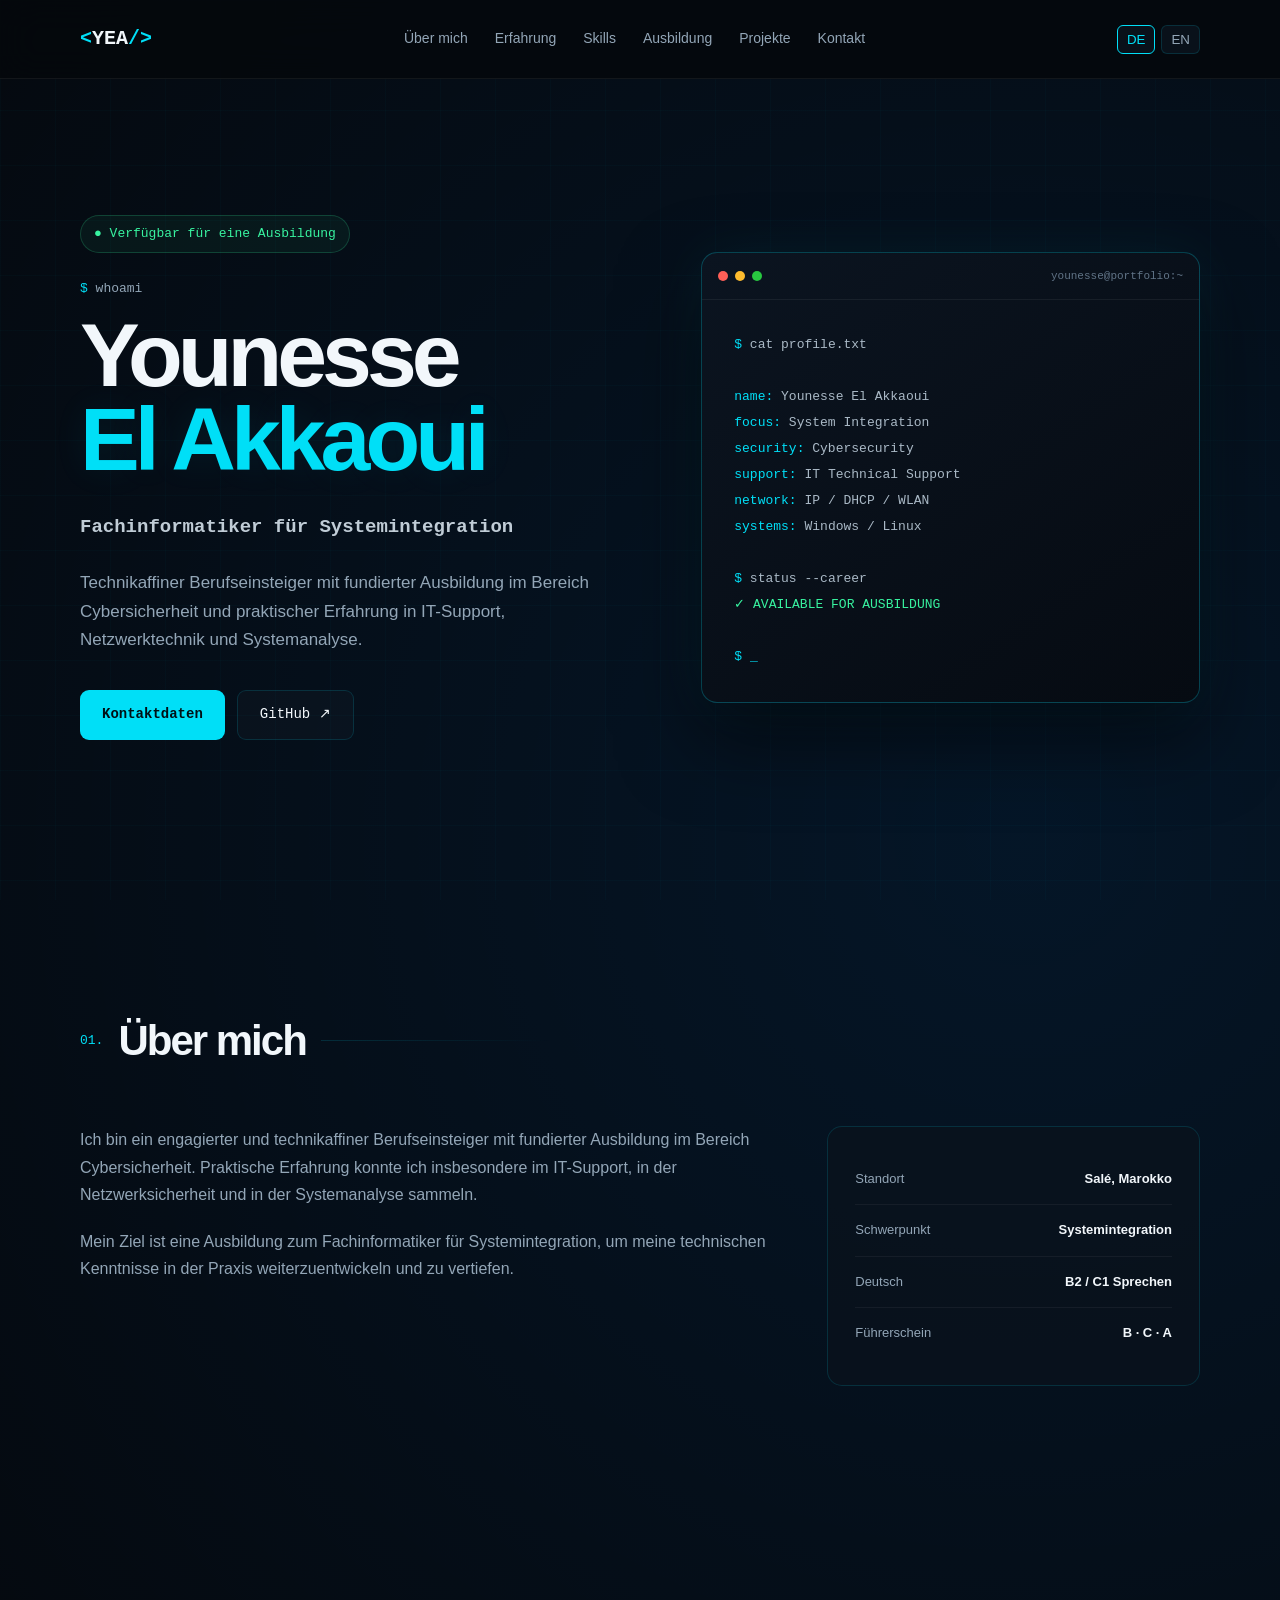
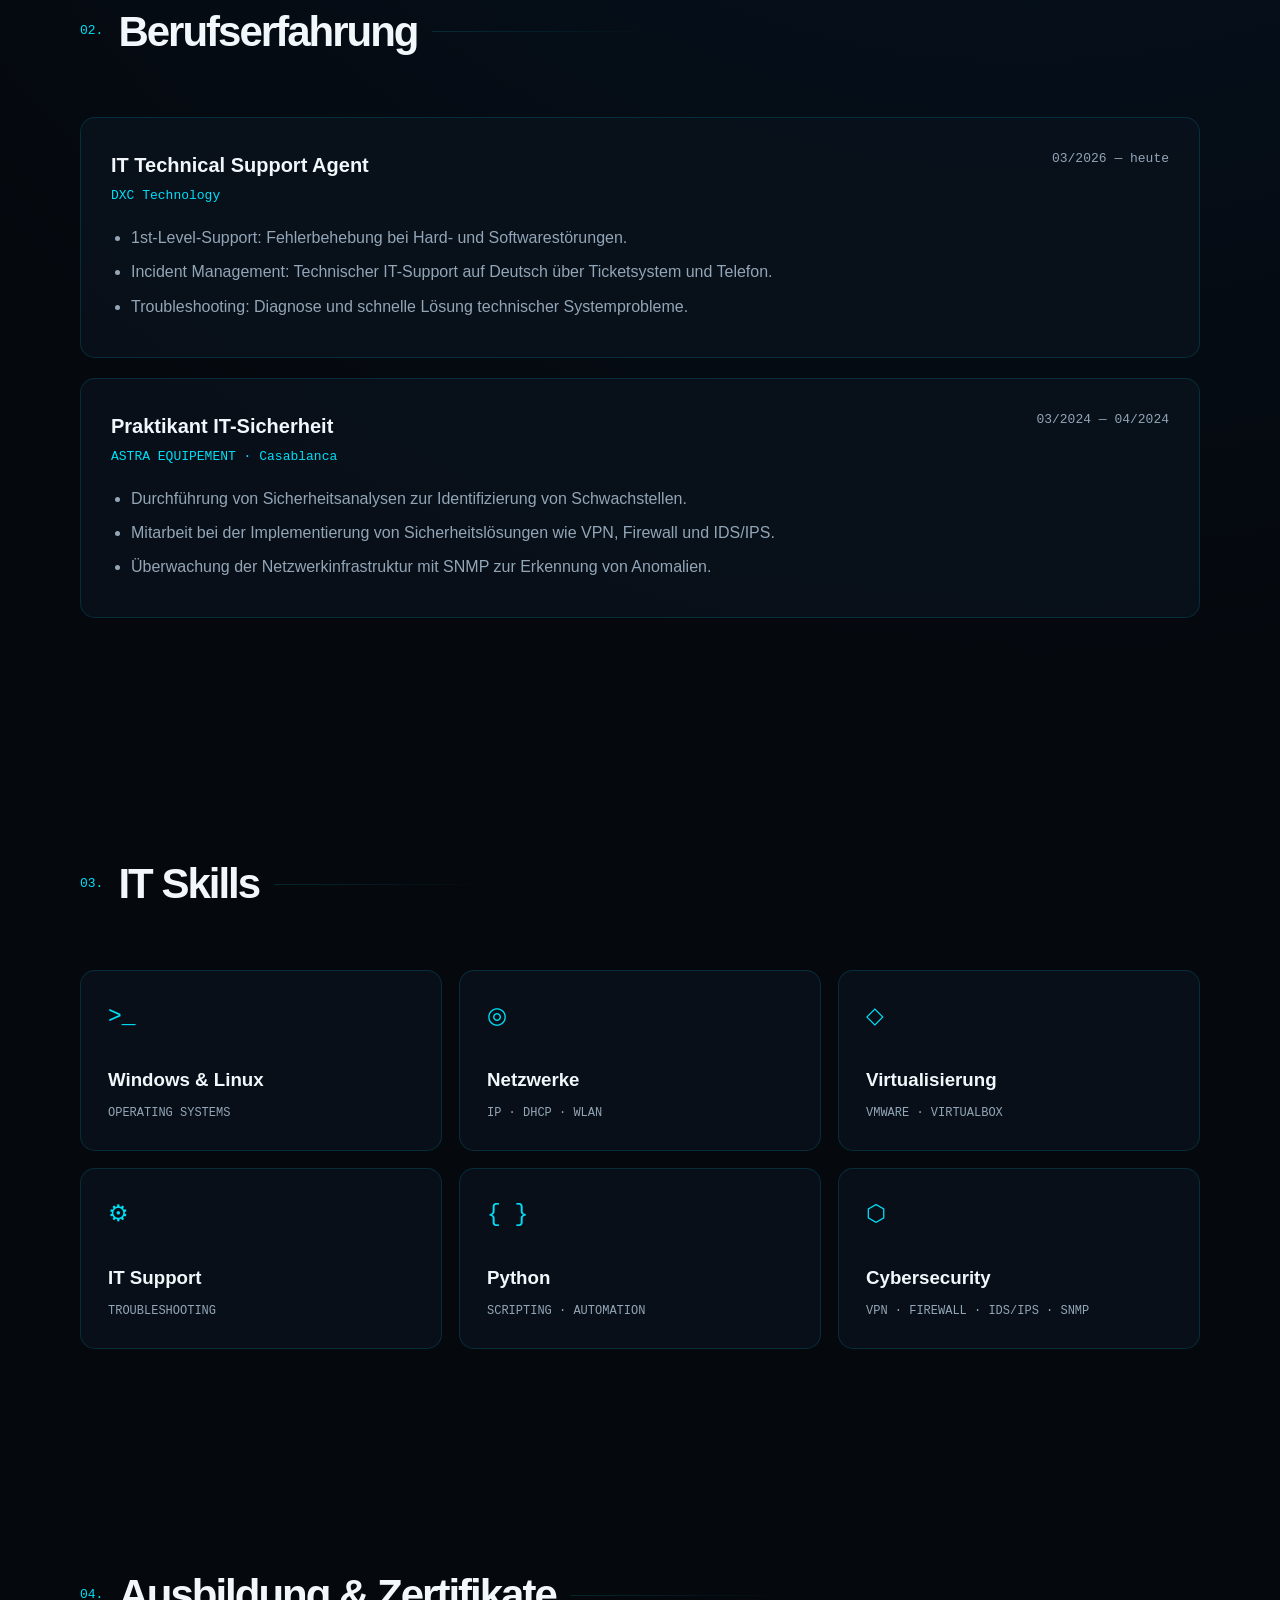
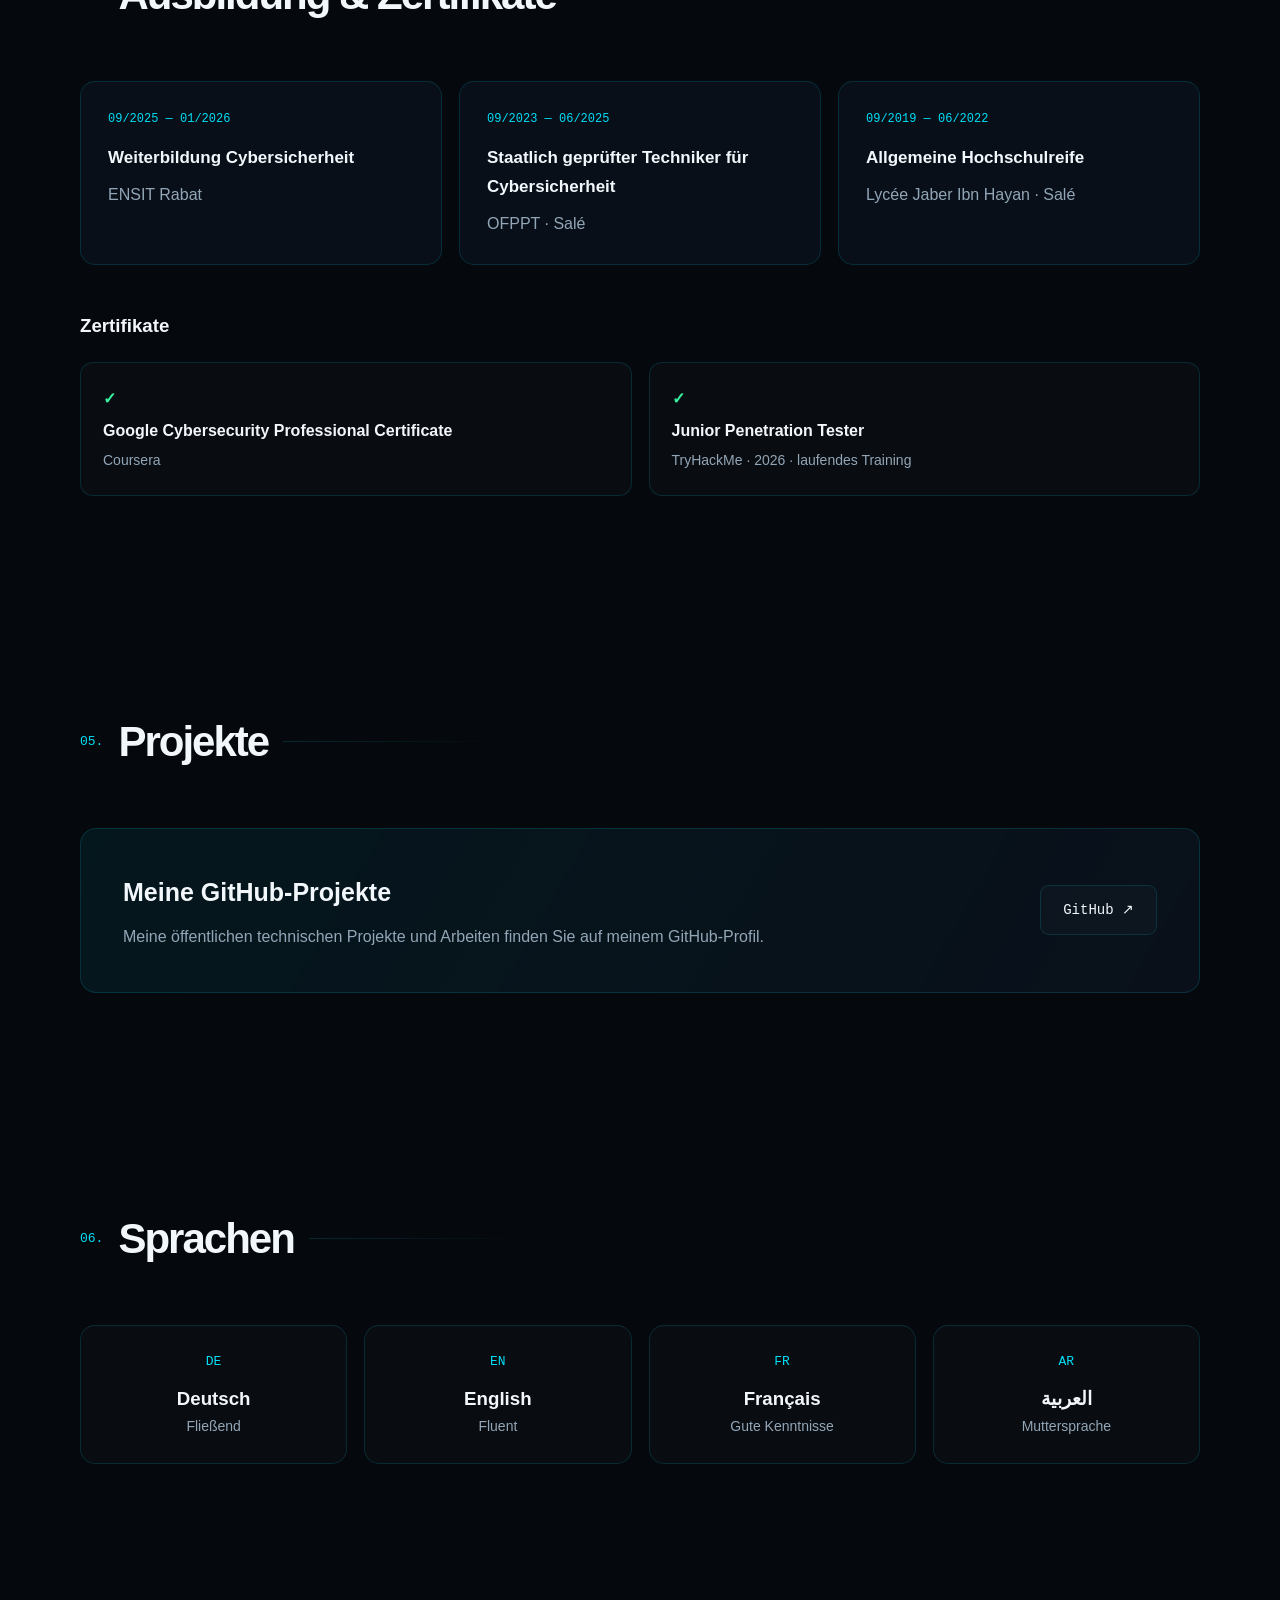
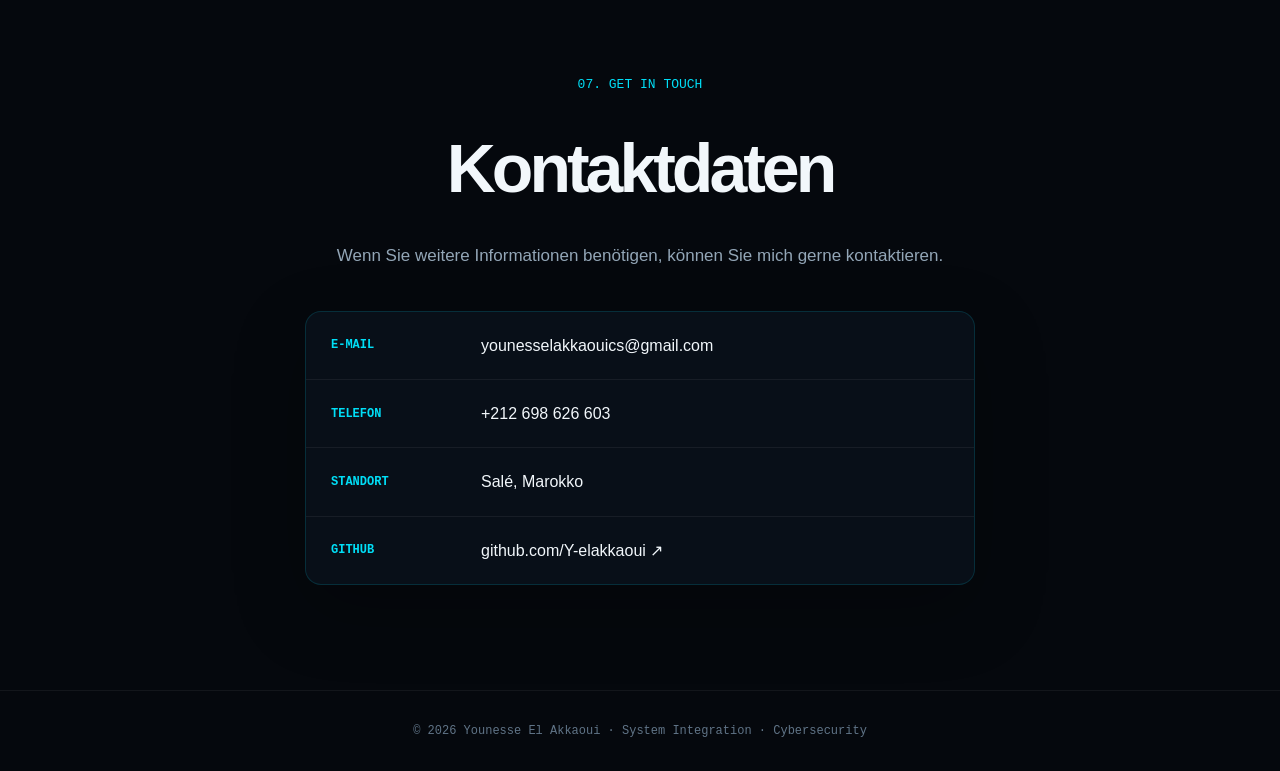
==== index.html @ c6583319 "index.html" ====
<!DOCTYPE html>
<html lang="de">
<head>
<meta charset="UTF-8">
<meta name="viewport" content="width=device-width, initial-scale=1.0">

<title>Younesse El Akkaoui | Fachinformatiker für Systemintegration</title>

<meta name="description"
content="Portfolio von Younesse El Akkaoui – IT-Support, Netzwerktechnik, Systemintegration und Cybersecurity.">

<style>

/* =========================================
   GLOBAL
========================================= */

* {
    margin: 0;
    padding: 0;
    box-sizing: border-box;
}

:root {
    --bg: #05080d;
    --card: rgba(10,18,29,.78);
    --cyan: #00dff7;
    --green: #38f3a0;
    --text: #f2f7fb;
    --muted: #93a6b7;
    --border: rgba(0,223,247,.15);
}

html {
    scroll-behavior: smooth;
    scroll-padding-top: 90px;
}

body {
    font-family: Arial, Helvetica, sans-serif;

    background:
        radial-gradient(circle at 80% 15%,
        rgba(0,135,255,.11),
        transparent 30%),
        #05080d;

    color: var(--text);

    line-height: 1.7;
    overflow-x: hidden;
}

/* GRID BACKGROUND */

body::before {
    content: "";

    position: fixed;
    inset: 0;

    z-index: -1;

    background-image:
        linear-gradient(
            rgba(0,223,247,.025) 1px,
            transparent 1px
        ),
        linear-gradient(
            90deg,
            rgba(0,223,247,.025) 1px,
            transparent 1px
        );

    background-size: 55px 55px;
}

a {
    color: inherit;
    text-decoration: none;
}

.container {
    width: min(1120px, 90%);
    margin: auto;
}

section {
    padding: 105px 0;
}


/* =========================================
   NAVIGATION
========================================= */

header {
    position: fixed;

    top: 0;
    width: 100%;

    z-index: 999;

    background: rgba(5,8,13,.9);

    backdrop-filter: blur(18px);

    border-bottom:
        1px solid rgba(255,255,255,.06);
}

nav {
    height: 78px;

    display: flex;
    align-items: center;
    justify-content: space-between;

    gap: 30px;
}

.logo {
    font-family: monospace;
    font-size: 20px;
    font-weight: bold;
}

.logo span {
    color: var(--cyan);
}

.navlinks {
    display: flex;
    gap: 27px;
}

.navlinks a {
    color: var(--muted);
    font-size: 14px;

    transition: .2s;
}

.navlinks a:hover {
    color: var(--cyan);
}


/* LANGUAGE */

.lang {
    display: flex;
    gap: 6px;
}

.lang button {

    padding: 6px 9px;

    background: #09111a;
    color: var(--muted);

    border: 1px solid var(--border);
    border-radius: 6px;

    cursor: pointer;
}

.lang button.active {
    color: var(--cyan);
    border-color: var(--cyan);
}


/* =========================================
   HERO
========================================= */

.hero {

    min-height: 100vh;

    display: flex;
    align-items: center;

    padding-top: 155px;
    padding-bottom: 100px;
}

.hero-grid {

    display: grid;

    grid-template-columns:
        1.05fr .95fr;

    align-items: center;

    gap: 70px;
}


/* AVAILABLE */

.available {

    display: inline-block;

    margin-bottom: 25px;

    padding: 7px 13px;

    color: var(--green);

    background:
        rgba(56,243,160,.05);

    border:
        1px solid rgba(56,243,160,.2);

    border-radius: 50px;

    font-family: monospace;
    font-size: 13px;
}


/* COMMAND */

.command {

    margin-bottom: 13px;

    color: var(--muted);

    font-family: monospace;
}

.command span {
    color: var(--cyan);
}


/* NAME */

.hero h1 {

    font-size:
        clamp(55px,7vw,95px);

    line-height: .94;

    letter-spacing: -5px;

    margin-bottom: 30px;
}

.hero h1 span {

    display: block;

    color: var(--cyan);

    text-shadow:
        0 0 35px
        rgba(0,223,247,.08);
}


/* JOB TITLE */

.hero h2 {

    margin-bottom: 25px;

    color: #c0ccd6;

    font-family: monospace;

    font-size: 19px;
}

.hero-description {

    max-width: 650px;

    margin-bottom: 35px;

    color: var(--muted);

    font-size: 17px;
}


/* BUTTON */

.buttons {

    display: flex;

    gap: 12px;

    flex-wrap: wrap;
}

.btn {

    display: inline-flex;

    align-items: center;
    justify-content: center;

    min-height: 50px;

    padding: 0 22px;

    border-radius: 9px;

    font-family: monospace;
    font-size: 14px;

    transition: .25s;
}

.btn:hover {
    transform: translateY(-3px);
}

.primary {

    color: #001015;

    background: var(--cyan);

    font-weight: bold;
}

.primary:hover {

    box-shadow:
        0 0 30px
        rgba(0,223,247,.25);
}

.secondary {

    border:
        1px solid var(--border);

    background:
        rgba(255,255,255,.02);
}

.secondary:hover {

    color: var(--cyan);

    border-color: var(--cyan);
}


/* =========================================
   TERMINAL
========================================= */

.terminal {

    overflow: hidden;

    background:
        linear-gradient(
            145deg,
            #0b1420,
            #060b12
        );

    border:
        1px solid
        rgba(0,223,247,.25);

    border-radius: 16px;

    box-shadow:
        0 35px 80px rgba(0,0,0,.55),
        0 0 55px rgba(0,223,247,.08);
}

.terminal-top {

    height: 47px;

    display: flex;
    align-items: center;

    padding: 0 16px;

    border-bottom:
        1px solid rgba(255,255,255,.06);
}

.dots {

    display: flex;
    gap: 7px;
}

.dot {

    width: 10px;
    height: 10px;

    border-radius: 50%;
}

.red {
    background: #ff5f57;
}

.yellow {
    background: #febc2e;
}

.green {
    background: #28c840;
}

.terminal-title {

    margin-left: auto;

    color: #617487;

    font-family: monospace;

    font-size: 11px;
}

.terminal-body {

    min-height: 380px;

    padding: 32px;

    color: #aab9c6;

    font-family: monospace;

    line-height: 2;
}

.cyan {
    color: var(--cyan);
}

.ok {
    color: var(--green);
}

.cursor {

    color: var(--cyan);

    animation:
        blink 1s infinite;
}

@keyframes blink {

    50% {
        opacity: 0;
    }
}


/* =========================================
   SECTION TITLES
========================================= */

.section-title {

    display: flex;

    align-items: center;

    gap: 15px;

    margin-bottom: 50px;
}

.section-title span {

    color: var(--cyan);

    font-family: monospace;
}

.section-title h2 {

    font-size:
        clamp(30px,4vw,42px);

    letter-spacing: -2px;
}

.section-title::after {

    content: "";

    width: 230px;
    height: 1px;

    background:
        linear-gradient(
            90deg,
            var(--border),
            transparent
        );
}


/* =========================================
   ABOUT
========================================= */

.about {

    display: grid;

    grid-template-columns:
        1.3fr .7fr;

    gap: 55px;
}

.about-text p {

    margin-bottom: 20px;

    color: var(--muted);

    font-size: 16px;
}

.info {

    padding: 27px;

    background: var(--card);

    border:
        1px solid var(--border);

    border-radius: 15px;
}

.info-row {

    display: flex;

    justify-content:
        space-between;

    gap: 15px;

    padding: 14px 0;

    border-bottom:
        1px solid
        rgba(255,255,255,.05);
}

.info-row:last-child {

    border: none;
}

.info-row span {

    color: var(--muted);

    font-size: 13px;
}

.info-row strong {

    font-size: 13px;

    text-align: right;
}


/* =========================================
   EXPERIENCE
========================================= */

.experience-card {

    margin-bottom: 20px;

    padding: 30px;

    background: var(--card);

    border:
        1px solid var(--border);

    border-radius: 15px;

    transition: .3s;
}

.experience-card:hover {

    transform:
        translateY(-4px);

    border-color:
        rgba(0,223,247,.5);

    box-shadow:
        0 0 30px
        rgba(0,223,247,.06);
}

.exp-top {

    display: flex;

    justify-content:
        space-between;

    gap: 20px;

    margin-bottom: 17px;
}

.exp-top h3 {

    font-size: 20px;
}

.company {

    margin-top: 3px;

    color: var(--cyan);

    font-family: monospace;

    font-size: 13px;
}

.date {

    color: var(--muted);

    font-family: monospace;

    font-size: 13px;
}

.experience-card ul {

    margin-left: 20px;

    color: var(--muted);
}

.experience-card li {

    margin-bottom: 7px;
}


/* =========================================
   SKILLS
========================================= */

.skills {

    display: grid;

    grid-template-columns:
        repeat(3,1fr);

    gap: 17px;
}

.skill {

    min-height: 175px;

    padding: 27px;

    background: var(--card);

    border:
        1px solid var(--border);

    border-radius: 15px;

    transition: .3s;
}

.skill:hover {

    transform:
        translateY(-6px);

    border-color: var(--cyan);

    box-shadow:
        0 0 30px
        rgba(0,223,247,.07);
}

.icon {

    margin-bottom: 27px;

    color: var(--cyan);

    font-family: monospace;

    font-size: 23px;
}

.skill h3 {

    margin-bottom: 7px;
}

.skill p {

    color: var(--muted);

    font-family: monospace;

    font-size: 12px;
}


/* =========================================
   EDUCATION
========================================= */

.education {

    display: grid;

    grid-template-columns:
        repeat(3,1fr);

    gap: 17px;
}

.edu {

    padding: 27px;

    background: var(--card);

    border:
        1px solid var(--border);

    border-radius: 15px;

    transition: .3s;
}

.edu:hover {

    transform:
        translateY(-4px);

    border-color:
        rgba(0,223,247,.45);
}

.year {

    color: var(--cyan);

    font-family: monospace;

    font-size: 12px;
}

.edu h3 {

    margin: 15px 0 8px;

    font-size: 17px;
}

.edu p {

    color: var(--muted);
}


/* CERTIFICATES */

.cert-title {

    margin: 45px 0 20px;
}

.certificates {

    display: grid;

    grid-template-columns:
        1fr 1fr;

    gap: 17px;
}

.cert {

    padding: 22px;

    background:
        rgba(255,255,255,.02);

    border:
        1px solid var(--border);

    border-radius: 13px;
}

.cert strong {

    color: var(--green);
}

.cert h3 {

    margin: 5px 0;

    font-size: 16px;
}

.cert p {

    color: var(--muted);

    font-size: 14px;
}


/* =========================================
   PROJECTS
========================================= */

.project {

    display: flex;

    align-items: center;

    justify-content:
        space-between;

    gap: 35px;

    padding: 42px;

    background:
        linear-gradient(
            120deg,
            rgba(0,223,247,.07),
            rgba(11,19,30,.8)
        );

    border:
        1px solid var(--border);

    border-radius: 16px;
}

.project h3 {

    margin-bottom: 10px;

    font-size: 25px;
}

.project p {

    max-width: 650px;

    color: var(--muted);
}


/* =========================================
   LANGUAGES
========================================= */

.languages {

    display: grid;

    grid-template-columns:
        repeat(4,1fr);

    gap: 17px;
}

.language {

    padding: 25px;

    text-align: center;

    background:
        rgba(255,255,255,.02);

    border:
        1px solid var(--border);

    border-radius: 15px;
}

.language .code {

    margin-bottom: 10px;

    color: var(--cyan);

    font-family: monospace;
}

.language p {

    color: var(--muted);

    font-size: 14px;
}


/* =========================================
   CONTACT
========================================= */

.contact {

    max-width: 800px;

    margin: auto;

    text-align: center;
}

.contact-number {

    color: var(--cyan);

    font-family: monospace;
}

.contact h2 {

    margin: 15px 0 15px;

    font-size:
        clamp(42px,6vw,68px);

    letter-spacing: -4px;
}

.contact > p {

    max-width: 650px;

    margin:
        0 auto 40px;

    color: var(--muted);

    font-size: 17px;
}


/* CONTACT DETAILS */

.contact-details {

    max-width: 670px;

    margin: auto;

    overflow: hidden;

    background: var(--card);

    border:
        1px solid var(--border);

    border-radius: 16px;

    text-align: left;

    box-shadow:
        0 25px 70px
        rgba(0,0,0,.25);
}

.contact-line {

    display: grid;

    grid-template-columns:
        130px 1fr;

    align-items: center;

    gap: 20px;

    padding: 20px 25px;

    border-bottom:
        1px solid
        rgba(255,255,255,.06);
}

.contact-line:last-child {

    border-bottom: none;
}

.contact-label {

    color: var(--cyan);

    font-family: monospace;

    font-size: 12px;

    font-weight: bold;
}

.contact-value {

    color: var(--text);

    word-break:
        break-word;
}

.contact-line a {

    transition: .2s;
}

.contact-line a:hover {

    color: var(--cyan);
}


/* =========================================
   FOOTER
========================================= */

footer {

    padding: 30px 0;

    border-top:
        1px solid
        rgba(255,255,255,.06);

    color: #607487;

    text-align: center;

    font-family: monospace;

    font-size: 12px;
}


/* =========================================
   ANIMATION
========================================= */

.reveal {

    opacity: 0;

    transform:
        translateY(25px);

    transition:
        opacity .6s ease,
        transform .6s ease;
}

.reveal.show {

    opacity: 1;

    transform:
        translateY(0);
}


/* =========================================
   TABLET
========================================= */

@media(max-width:900px) {

    .navlinks {
        display: none;
    }

    .hero-grid {
        grid-template-columns: 1fr;
    }

    .hero {
        padding-top: 140px;
    }

    .about {
        grid-template-columns: 1fr;
    }

    .skills {
        grid-template-columns: 1fr 1fr;
    }

    .education {
        grid-template-columns: 1fr;
    }

    .languages {
        grid-template-columns: 1fr 1fr;
    }
}


/* =========================================
   MOBILE
========================================= */

@media(max-width:600px) {

    section {
        padding: 75px 0;
    }

    nav {
        height: 70px;
    }

    .hero {
        padding-top: 125px;
    }

    .hero h1 {

        font-size: 49px;

        letter-spacing: -3px;
    }

    .hero h2 {

        font-size: 15px;
    }

    .terminal-body {

        min-height: auto;

        padding: 23px;

        font-size: 12px;
    }

    .skills,
    .certificates {

        grid-template-columns: 1fr;
    }

    .languages {

        grid-template-columns:
            1fr 1fr;
    }

    .project {

        flex-direction: column;

        align-items: flex-start;

        padding: 28px;
    }

    .exp-top {

        flex-direction: column;
    }

    .buttons {

        flex-direction: column;
    }

    .btn {

        width: 100%;
    }

    .section-title::after {

        display: none;
    }

    .contact-line {

        grid-template-columns: 1fr;

        gap: 3px;

        padding: 18px 20px;
    }
}

</style>
</head>


<body>


<!-- =========================================
     NAVIGATION
========================================= -->

<header>

<nav class="container">

<a href="#home" class="logo">
    <span>&lt;</span>YEA<span>/&gt;</span>
</a>


<div class="navlinks">

<a href="#about"
data-de="Über mich"
data-en="About">
Über mich
</a>

<a href="#experience"
data-de="Erfahrung"
data-en="Experience">
Erfahrung
</a>

<a href="#skills">
Skills
</a>

<a href="#education"
data-de="Ausbildung"
data-en="Education">
Ausbildung
</a>

<a href="#projects"
data-de="Projekte"
data-en="Projects">
Projekte
</a>

<a href="#contact"
data-de="Kontakt"
data-en="Contact">
Kontakt
</a>

</div>


<div class="lang">

<button id="de" class="active">
DE
</button>

<button id="en">
EN
</button>

</div>

</nav>

</header>


<main>


<!-- =========================================
     HERO
========================================= -->

<section class="hero" id="home">

<div class="container hero-grid">


<div>

<div
class="available"
data-de="● Verfügbar für eine Ausbildung"
data-en="● Available for vocational training">

● Verfügbar für eine Ausbildung

</div>


<div class="command">

<span>$</span> whoami

</div>


<h1>

Younesse

<span>
El Akkaoui
</span>

</h1>


<h2
data-de="Fachinformatiker für Systemintegration"
data-en="IT Specialist for System Integration">

Fachinformatiker für Systemintegration

</h2>


<p
class="hero-description"

data-de="Technikaffiner Berufseinsteiger mit fundierter Ausbildung im Bereich Cybersicherheit und praktischer Erfahrung in IT-Support, Netzwerktechnik und Systemanalyse."

data-en="Technology-focused IT professional with a solid education in cybersecurity and practical experience in IT support, networking and system analysis.">

Technikaffiner Berufseinsteiger mit fundierter
Ausbildung im Bereich Cybersicherheit und
praktischer Erfahrung in IT-Support,
Netzwerktechnik und Systemanalyse.

</p>


<div class="buttons">

<a
href="#contact"
class="btn primary"

data-de="Kontaktdaten"
data-en="Contact details">

Kontaktdaten

</a>


<a
href="https://github.com/Y-elakkaoui"
target="_blank"
rel="noopener noreferrer"
class="btn secondary">

GitHub ↗

</a>

</div>

</div>


<!-- TERMINAL -->

<div class="terminal">

<div class="terminal-top">

<div class="dots">

<div class="dot red"></div>
<div class="dot yellow"></div>
<div class="dot green"></div>

</div>

<div class="terminal-title">

younesse@portfolio:~

</div>

</div>


<div class="terminal-body">

<p>
<span class="cyan">$</span>
cat profile.txt
</p>

<br>


<p>
<span class="cyan">name:</span>
Younesse El Akkaoui
</p>


<p>
<span class="cyan">focus:</span>
System Integration
</p>


<p>
<span class="cyan">security:</span>
Cybersecurity
</p>


<p>
<span class="cyan">support:</span>
IT Technical Support
</p>


<p>
<span class="cyan">network:</span>
IP / DHCP / WLAN
</p>


<p>
<span class="cyan">systems:</span>
Windows / Linux
</p>


<br>


<p>
<span class="cyan">$</span>
status --career
</p>


<p class="ok">

✓ AVAILABLE FOR AUSBILDUNG

</p>


<br>


<p>

<span class="cyan">$</span>

<span class="cursor">
_
</span>

</p>

</div>

</div>

</div>

</section>


<!-- =========================================
     ABOUT
========================================= -->

<section id="about">

<div class="container">


<div class="section-title">

<span>
01.
</span>

<h2
data-de="Über mich"
data-en="About me">

Über mich

</h2>

</div>


<div class="about">


<div class="about-text">

<p
data-de="Ich bin ein engagierter und technikaffiner Berufseinsteiger mit fundierter Ausbildung im Bereich Cybersicherheit. Praktische Erfahrung konnte ich insbesondere im IT-Support, in der Netzwerksicherheit und in der Systemanalyse sammeln."

data-en="I am a motivated technology-focused IT professional with a solid education in cybersecurity. I have gained practical experience particularly in IT support, network security and system analysis.">

Ich bin ein engagierter und technikaffiner
Berufseinsteiger mit fundierter Ausbildung im
Bereich Cybersicherheit. Praktische Erfahrung
konnte ich insbesondere im IT-Support,
in der Netzwerksicherheit und in der
Systemanalyse sammeln.

</p>


<p
data-de="Mein Ziel ist eine Ausbildung zum Fachinformatiker für Systemintegration, um meine technischen Kenntnisse in der Praxis weiterzuentwickeln und zu vertiefen."

data-en="My goal is vocational training as an IT Specialist for System Integration, where I can further develop and deepen my technical skills.">

Mein Ziel ist eine Ausbildung zum
Fachinformatiker für Systemintegration,
um meine technischen Kenntnisse in der
Praxis weiterzuentwickeln und zu vertiefen.

</p>

</div>


<div class="info">


<div class="info-row">

<span
data-de="Standort"
data-en="Location">

Standort

</span>

<strong>
Salé, Marokko
</strong>

</div>


<div class="info-row">

<span
data-de="Schwerpunkt"
data-en="Focus">

Schwerpunkt

</span>

<strong>
Systemintegration
</strong>

</div>


<div class="info-row">

<span
data-de="Deutsch"
data-en="German">

Deutsch

</span>

<strong>
B2 / C1 Sprechen
</strong>

</div>


<div class="info-row">

<span
data-de="Führerschein"
data-en="Driving licence">

Führerschein

</span>

<strong>
B · C · A
</strong>

</div>

</div>

</div>

</div>

</section>


<!-- =========================================
     EXPERIENCE
========================================= -->

<section id="experience">

<div class="container">


<div class="section-title">

<span>
02.
</span>

<h2
data-de="Berufserfahrung"
data-en="Experience">

Berufserfahrung

</h2>

</div>


<div class="experience-card reveal">

<div class="exp-top">

<div>

<h3>
IT Technical Support Agent
</h3>

<div class="company">
DXC Technology
</div>

</div>


<div class="date">

03/2026 — heute

</div>

</div>


<ul>

<li
data-de="1st-Level-Support: Fehlerbehebung bei Hard- und Softwarestörungen."
data-en="First-level support: Troubleshooting hardware and software issues.">

1st-Level-Support: Fehlerbehebung bei
Hard- und Softwarestörungen.

</li>


<li
data-de="Incident Management: Technischer IT-Support auf Deutsch über Ticketsystem und Telefon."
data-en="Incident management: Technical IT support in German via ticketing system and telephone.">

Incident Management: Technischer IT-Support
auf Deutsch über Ticketsystem und Telefon.

</li>


<li
data-de="Troubleshooting: Diagnose und schnelle Lösung technischer Systemprobleme."
data-en="Troubleshooting: Diagnosis and rapid resolution of technical system issues.">

Troubleshooting: Diagnose und schnelle
Lösung technischer Systemprobleme.

</li>

</ul>

</div>


<div class="experience-card reveal">

<div class="exp-top">


<div>

<h3
data-de="Praktikant IT-Sicherheit"
data-en="IT Security Intern">

Praktikant IT-Sicherheit

</h3>


<div class="company">

ASTRA EQUIPEMENT · Casablanca

</div>

</div>


<div class="date">

03/2024 — 04/2024

</div>

</div>


<ul>


<li
data-de="Durchführung von Sicherheitsanalysen zur Identifizierung von Schwachstellen."
data-en="Performed security analyses to identify vulnerabilities.">

Durchführung von Sicherheitsanalysen zur
Identifizierung von Schwachstellen.

</li>


<li
data-de="Mitarbeit bei der Implementierung von Sicherheitslösungen wie VPN, Firewall und IDS/IPS."
data-en="Assisted with the implementation of security solutions including VPN, firewall and IDS/IPS.">

Mitarbeit bei der Implementierung von
Sicherheitslösungen wie VPN,
Firewall und IDS/IPS.

</li>


<li
data-de="Überwachung der Netzwerkinfrastruktur mit SNMP zur Erkennung von Anomalien."
data-en="Monitored network infrastructure using SNMP to identify anomalies.">

Überwachung der Netzwerkinfrastruktur
mit SNMP zur Erkennung von Anomalien.

</li>

</ul>

</div>

</div>

</section>


<!-- =========================================
     SKILLS
========================================= -->

<section id="skills">

<div class="container">


<div class="section-title">

<span>
03.
</span>

<h2>
IT Skills
</h2>

</div>


<div class="skills">


<div class="skill reveal">

<div class="icon">
&gt;_
</div>

<h3>
Windows & Linux
</h3>

<p>
OPERATING SYSTEMS
</p>

</div>


<div class="skill reveal">

<div class="icon">
◎
</div>

<h3
data-de="Netzwerke"
data-en="Networking">

Netzwerke

</h3>

<p>
IP · DHCP · WLAN
</p>

</div>


<div class="skill reveal">

<div class="icon">
◇
</div>

<h3
data-de="Virtualisierung"
data-en="Virtualization">

Virtualisierung

</h3>

<p>
VMWARE · VIRTUALBOX
</p>

</div>


<div class="skill reveal">

<div class="icon">
⚙
</div>

<h3>
IT Support
</h3>

<p>
TROUBLESHOOTING
</p>

</div>


<div class="skill reveal">

<div class="icon">
{ }
</div>

<h3>
Python
</h3>

<p>
SCRIPTING · AUTOMATION
</p>

</div>


<div class="skill reveal">

<div class="icon">
⬡
</div>

<h3>
Cybersecurity
</h3>

<p>
VPN · FIREWALL · IDS/IPS · SNMP
</p>

</div>

</div>

</div>

</section>


<!-- =========================================
     EDUCATION
========================================= -->

<section id="education">

<div class="container">


<div class="section-title">

<span>
04.
</span>

<h2
data-de="Ausbildung & Zertifikate"
data-en="Education & Certifications">

Ausbildung & Zertifikate

</h2>

</div>


<div class="education">


<div class="edu reveal">

<div class="year">

09/2025 — 01/2026

</div>

<h3
data-de="Weiterbildung Cybersicherheit"
data-en="Cybersecurity Training">

Weiterbildung Cybersicherheit

</h3>

<p>
ENSIT Rabat
</p>

</div>


<div class="edu reveal">

<div class="year">

09/2023 — 06/2025

</div>

<h3
data-de="Staatlich geprüfter Techniker für Cybersicherheit"
data-en="Cybersecurity Technician">

Staatlich geprüfter Techniker
für Cybersicherheit

</h3>

<p>
OFPPT · Salé
</p>

</div>


<div class="edu reveal">

<div class="year">

09/2019 — 06/2022

</div>

<h3
data-de="Allgemeine Hochschulreife"
data-en="General Higher Education Qualification">

Allgemeine Hochschulreife

</h3>

<p>
Lycée Jaber Ibn Hayan · Salé
</p>

</div>

</div>


<h3
class="cert-title"
data-de="Zertifikate"
data-en="Certifications">

Zertifikate

</h3>


<div class="certificates">


<div class="cert reveal">

<strong>
✓
</strong>

<h3>
Google Cybersecurity
Professional Certificate
</h3>

<p>
Coursera
</p>

</div>


<div class="cert reveal">

<strong>
✓
</strong>

<h3>
Junior Penetration Tester
</h3>

<p
data-de="TryHackMe · 2026 · laufendes Training"
data-en="TryHackMe · 2026 · ongoing training">

TryHackMe · 2026 · laufendes Training

</p>

</div>

</div>

</div>

</section>


<!-- =========================================
     PROJECTS
========================================= -->

<section id="projects">

<div class="container">


<div class="section-title">

<span>
05.
</span>

<h2
data-de="Projekte"
data-en="Projects">

Projekte

</h2>

</div>


<div class="project reveal">


<div>

<h3
data-de="Meine GitHub-Projekte"
data-en="My GitHub Projects">

Meine GitHub-Projekte

</h3>


<p
data-de="Meine öffentlichen technischen Projekte und Arbeiten finden Sie auf meinem GitHub-Profil."

data-en="My public technical projects and work are available on my GitHub profile.">

Meine öffentlichen technischen Projekte
und Arbeiten finden Sie auf meinem
GitHub-Profil.

</p>

</div>


<a
href="https://github.com/Y-elakkaoui"
target="_blank"
rel="noopener noreferrer"
class="btn secondary">

GitHub ↗

</a>

</div>

</div>

</section>


<!-- =========================================
     LANGUAGES
========================================= -->

<section>

<div class="container">


<div class="section-title">

<span>
06.
</span>

<h2
data-de="Sprachen"
data-en="Languages">

Sprachen

</h2>

</div>


<div class="languages">


<div class="language reveal">

<div class="code">
DE
</div>

<h3>
Deutsch
</h3>

<p
data-de="Fließend"
data-en="Fluent">

Fließend

</p>

</div>


<div class="language reveal">

<div class="code">
EN
</div>

<h3>
English
</h3>

<p>
Fluent
</p>

</div>


<div class="language reveal">

<div class="code">
FR
</div>

<h3>
Français
</h3>

<p
data-de="Gute Kenntnisse"
data-en="Good knowledge">

Gute Kenntnisse

</p>

</div>


<div class="language reveal">

<div class="code">
AR
</div>

<h3>
العربية
</h3>

<p
data-de="Muttersprache"
data-en="Native">

Muttersprache

</p>

</div>

</div>

</div>

</section>


<!-- =========================================
     CONTACT
========================================= -->

<section id="contact">

<div class="container contact">


<div class="contact-number">

07. GET IN TOUCH

</div>


<h2
data-de="Kontaktdaten"
data-en="Contact">

Kontaktdaten

</h2>


<p
data-de="Wenn Sie weitere Informationen benötigen, können Sie mich gerne kontaktieren."
data-en="If you need any further information, please feel free to contact me.">

Wenn Sie weitere Informationen benötigen,
können Sie mich gerne kontaktieren.

</p>


<div class="contact-details reveal">


<div class="contact-line">

<span class="contact-label">

E-MAIL

</span>

<span class="contact-value">

younesselakkaouics@gmail.com

</span>

</div>


<div class="contact-line">

<span
class="contact-label"
data-de="TELEFON"
data-en="PHONE">

TELEFON

</span>

<span class="contact-value">

+212 698 626 603

</span>

</div>


<div class="contact-line">

<span
class="contact-label"
data-de="STANDORT"
data-en="LOCATION">

STANDORT

</span>

<span class="contact-value">

Salé, Marokko

</span>

</div>


<div class="contact-line">

<span class="contact-label">

GITHUB

</span>

<a
href="https://github.com/Y-elakkaoui"
target="_blank"
rel="noopener noreferrer"
class="contact-value">

github.com/Y-elakkaoui ↗

</a>

</div>

</div>

</div>

</section>


</main>


<!-- =========================================
     FOOTER
========================================= -->

<footer>

<div class="container">

© <span id="year"></span>
Younesse El Akkaoui
· System Integration
· Cybersecurity

</div>

</footer>


<script>

/* =========================================
   LANGUAGE SWITCHER
========================================= */

const deButton =
document.getElementById("de");

const enButton =
document.getElementById("en");


function setLanguage(lang) {

    document.documentElement.lang = lang;

    document
    .querySelectorAll("[data-de]")
    .forEach(element => {

        const translation =
        element.getAttribute(
            "data-" + lang
        );

        if (translation) {

            element.textContent =
            translation;

        }

    });


    deButton.classList.toggle(
        "active",
        lang === "de"
    );

    enButton.classList.toggle(
        "active",
        lang === "en"
    );


    localStorage.setItem(
        "portfolio-language",
        lang
    );
}


deButton.addEventListener(
    "click",
    () => setLanguage("de")
);


enButton.addEventListener(
    "click",
    () => setLanguage("en")
);


setLanguage(

    localStorage.getItem(
        "portfolio-language"
    ) || "de"

);


/* =========================================
   YEAR
========================================= */

document
.getElementById("year")
.textContent =
new Date().getFullYear();


/* =========================================
   SCROLL ANIMATION
========================================= */

const observer =
new IntersectionObserver(

entries => {

    entries.forEach(
    entry => {

        if (
            entry.isIntersecting
        ) {

            entry.target
            .classList
            .add("show");

            observer.unobserve(
                entry.target
            );

        }

    });

},

{
    threshold: .08
});


document
.querySelectorAll(".reveal")
.forEach(element => {

    observer.observe(element);

});

</script>


</body>
</html>
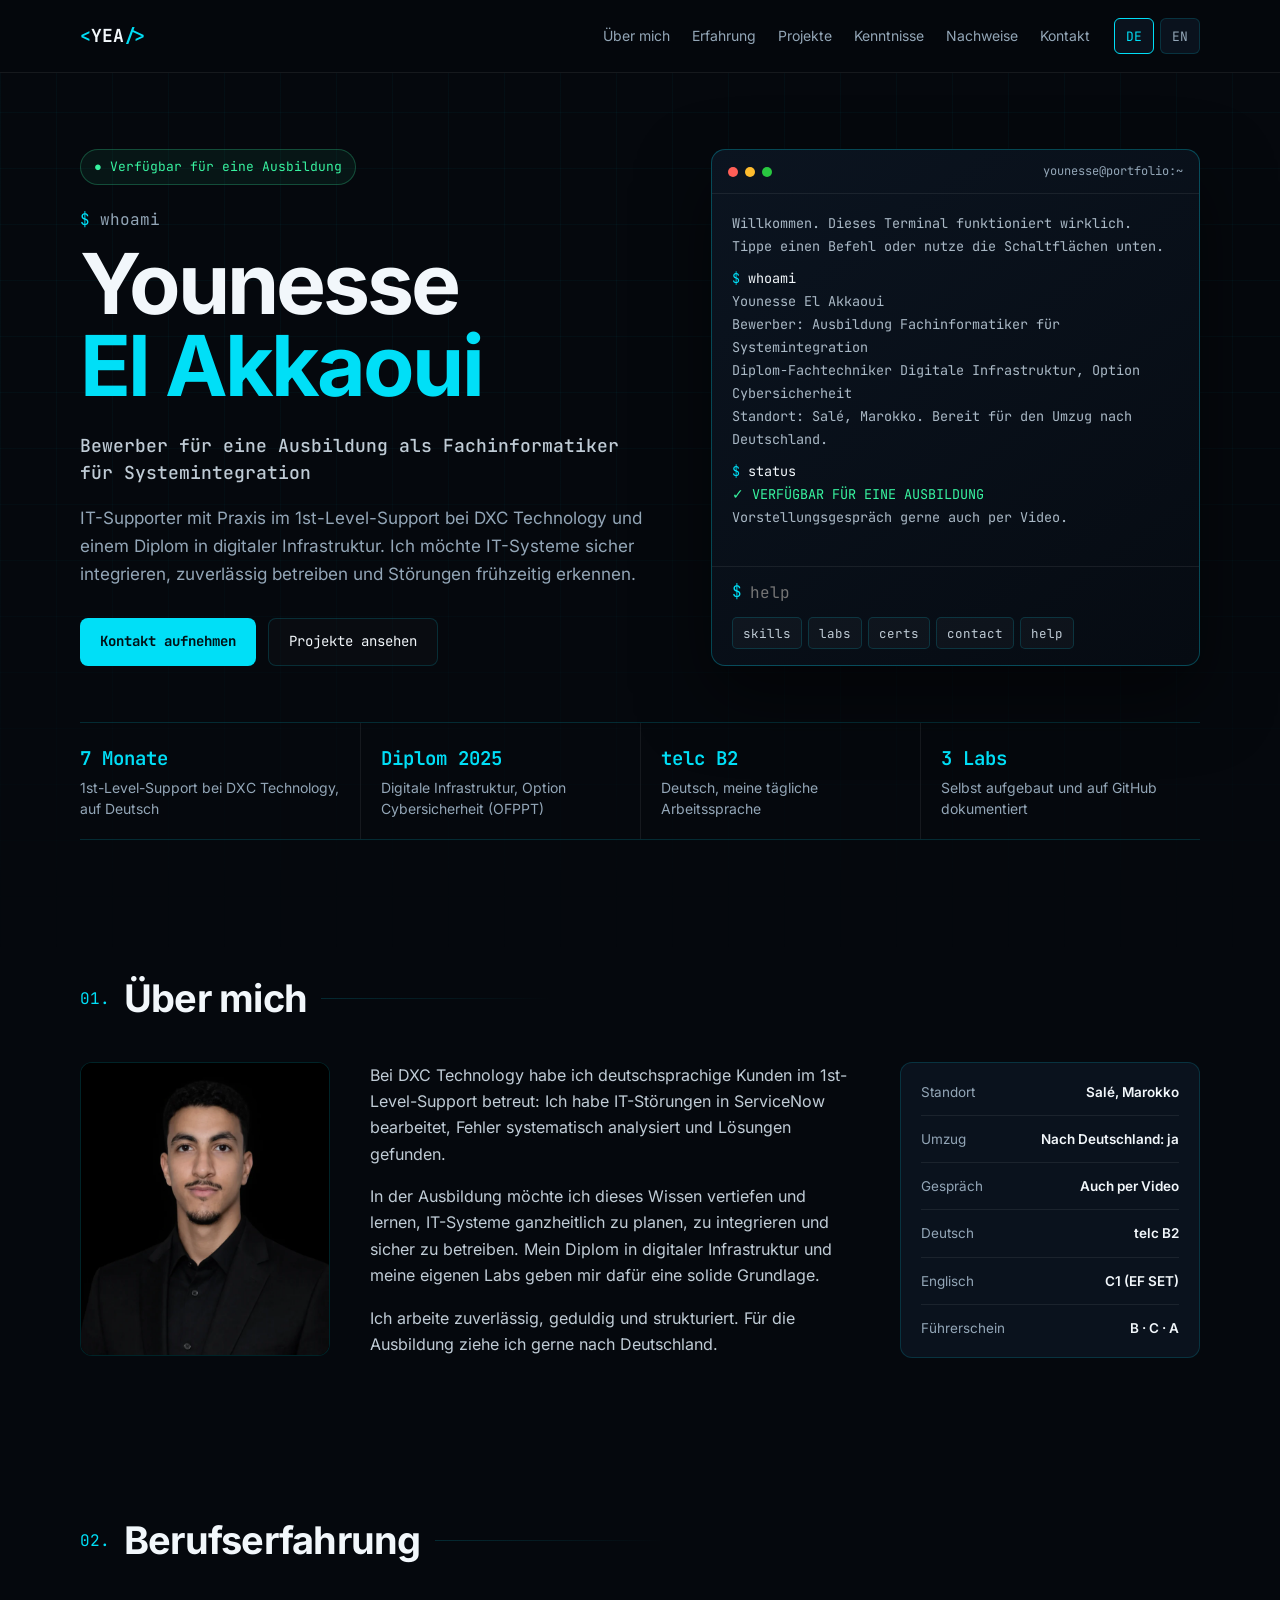
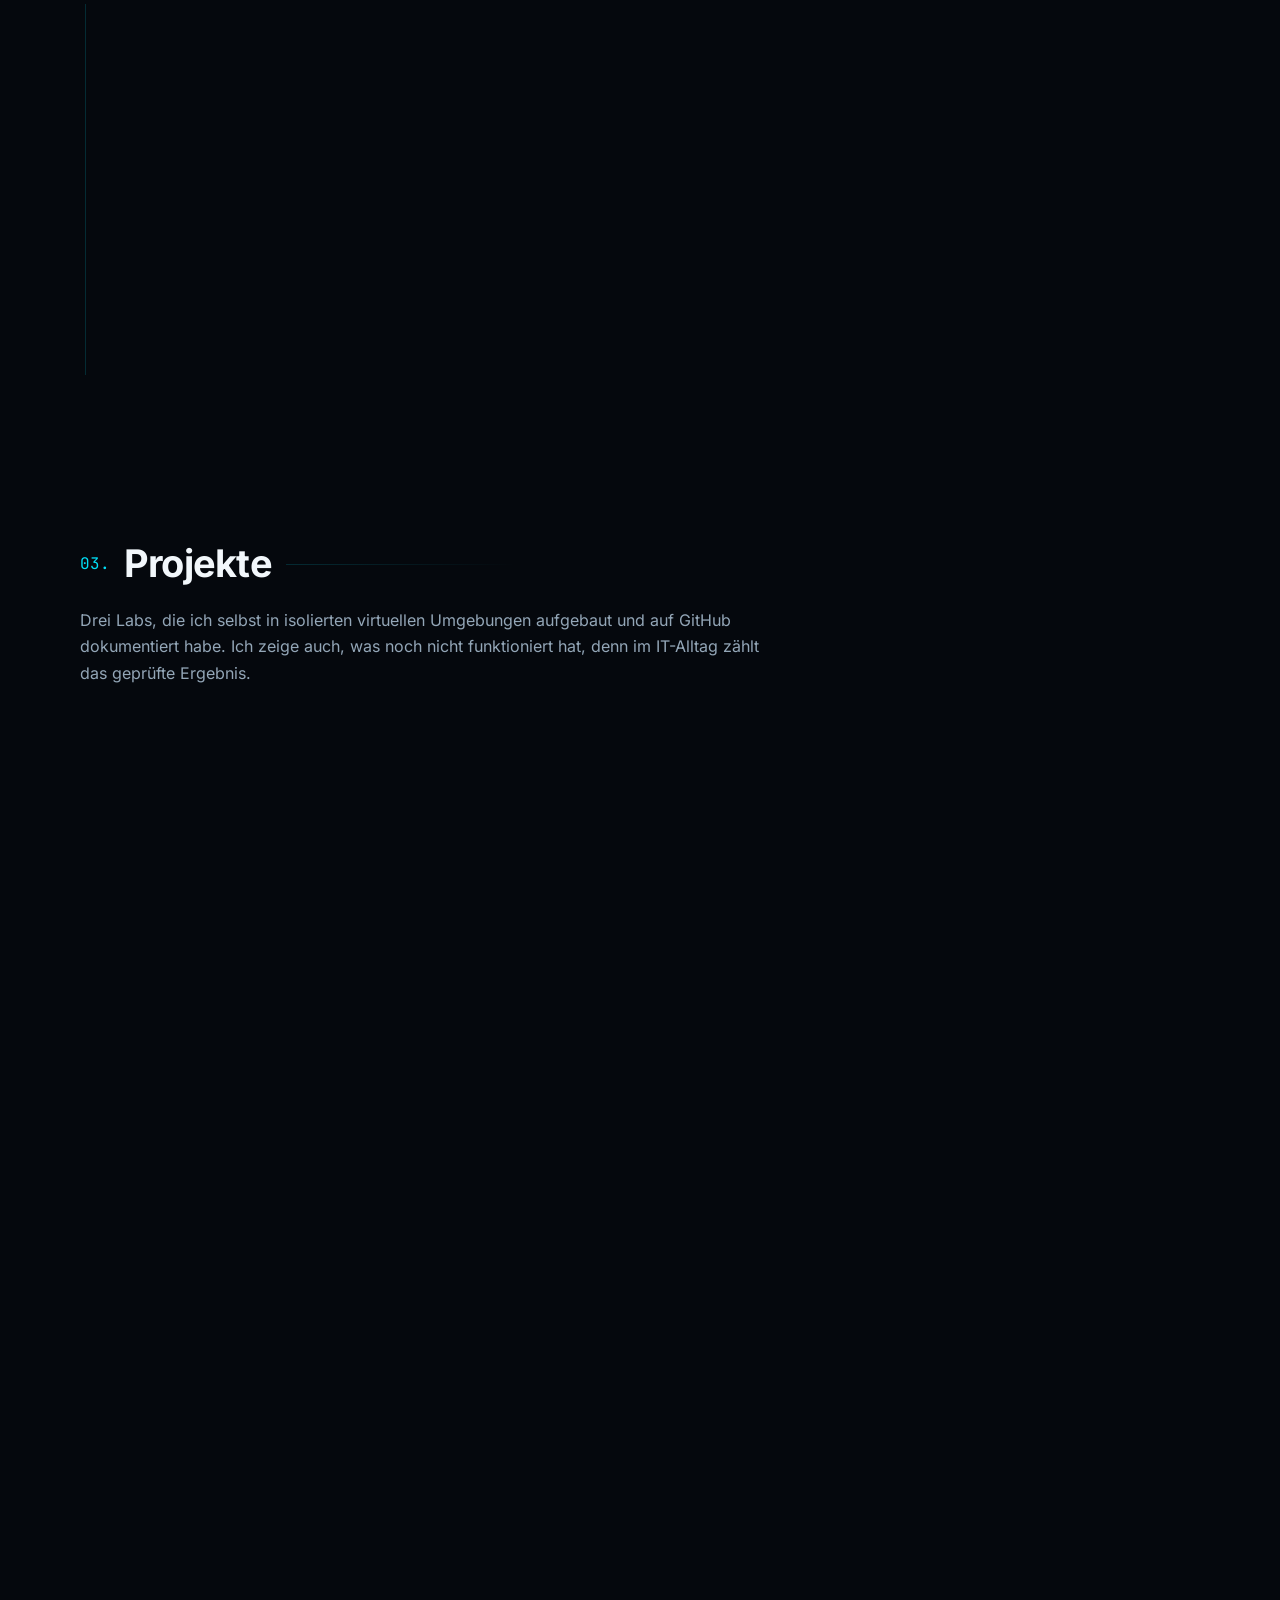
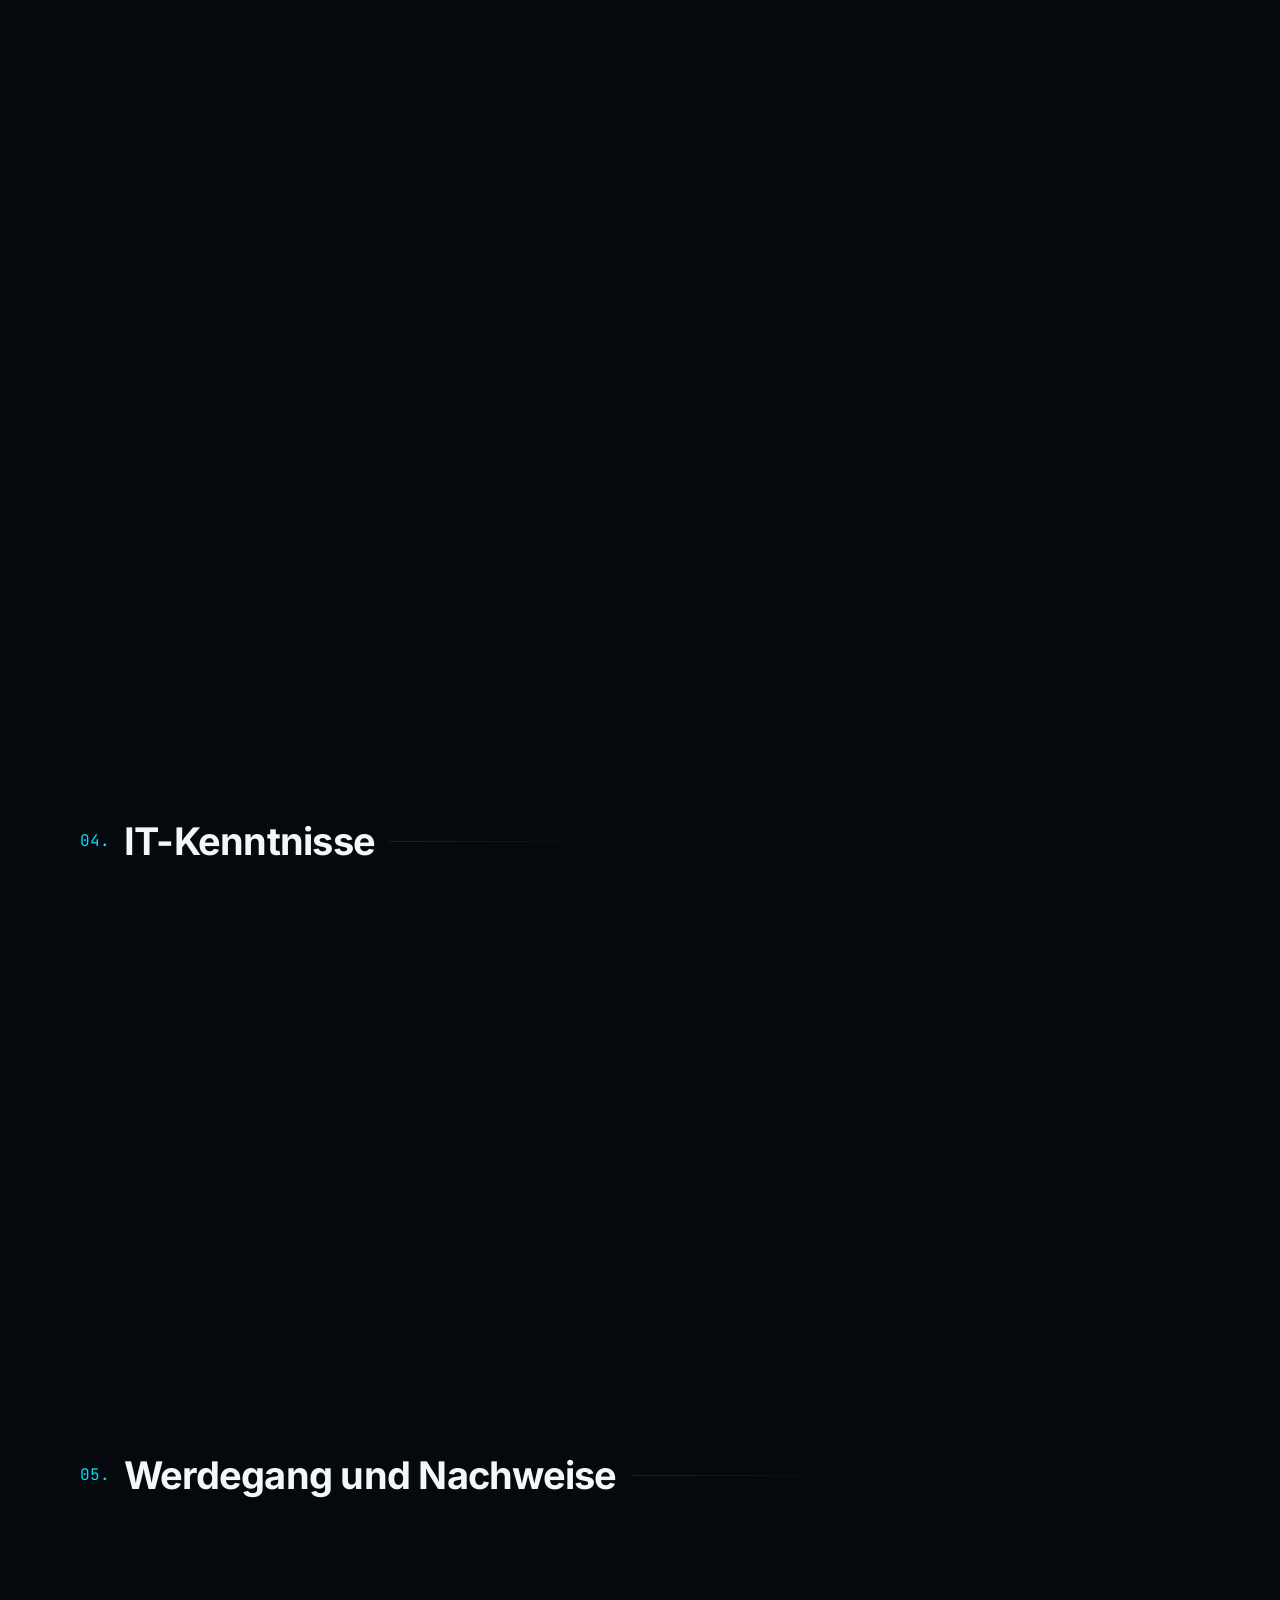
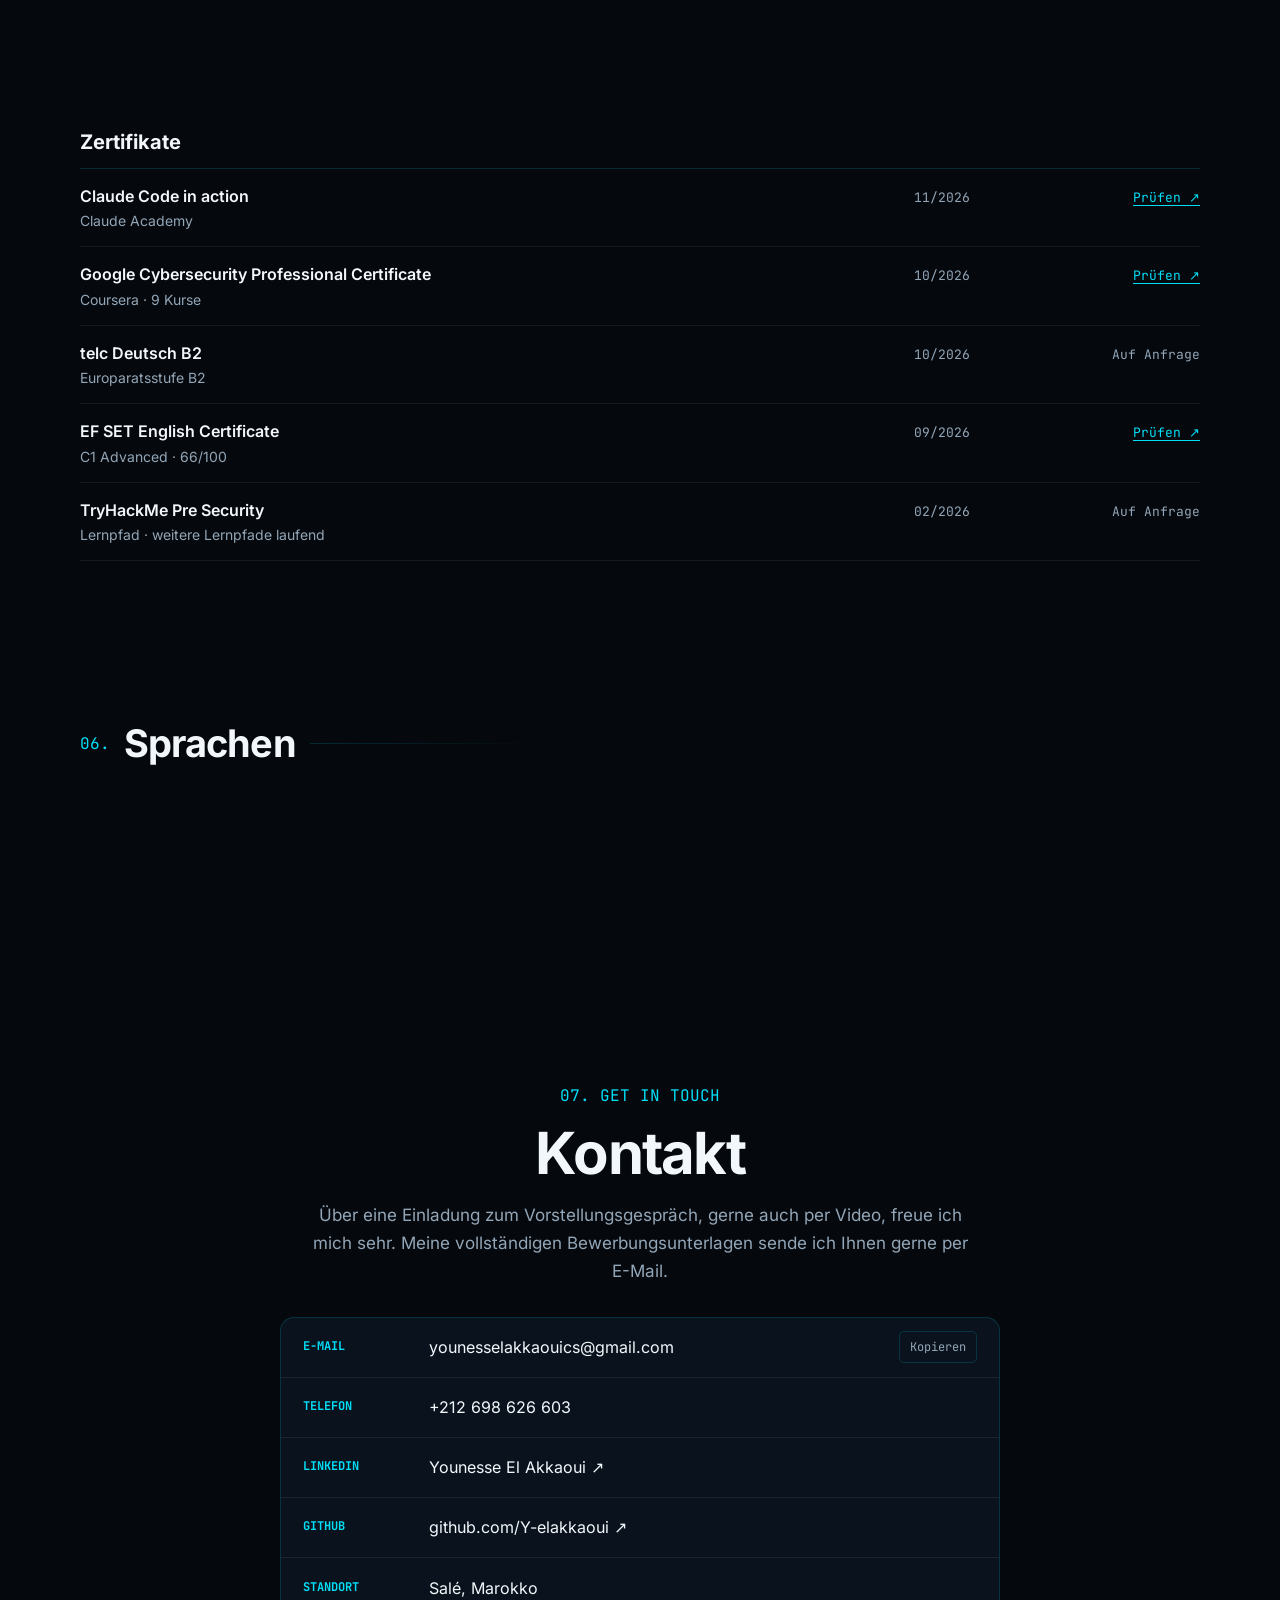
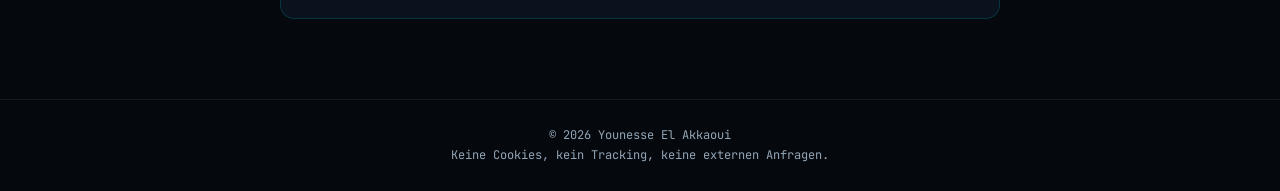
==== commit 7929a8c3: "Rebuild portfolio from application dossier Correct dates and titles, add documented labs, verifiable" ====
--- a/index.html
+++ b/index.html
@@ -1,2580 +1,493 @@
-<!DOCTYPE html>
-<html lang="de">
-<head>
-<meta charset="UTF-8">
-<meta name="viewport" content="width=device-width, initial-scale=1.0">
-
-<title>Younesse El Akkaoui | Fachinformatiker für Systemintegration</title>
-
-<meta name="description"
-content="Portfolio von Younesse El Akkaoui – IT-Support, Netzwerktechnik, Systemintegration und Cybersecurity.">
-
-<style>
-
-/* =========================================
-   GLOBAL
-========================================= */
-
-* {
-    margin: 0;
-    padding: 0;
-    box-sizing: border-box;
-}
-
-:root {
-    --bg: #05080d;
-    --card: rgba(10,18,29,.78);
-    --cyan: #00dff7;
-    --green: #38f3a0;
-    --text: #f2f7fb;
-    --muted: #93a6b7;
-    --border: rgba(0,223,247,.15);
-}
-
-html {
-    scroll-behavior: smooth;
-    scroll-padding-top: 90px;
-}
-
-body {
-    font-family: Arial, Helvetica, sans-serif;
-
-    background:
-        radial-gradient(circle at 80% 15%,
-        rgba(0,135,255,.11),
-        transparent 30%),
-        #05080d;
-
-    color: var(--text);
-
-    line-height: 1.7;
-    overflow-x: hidden;
-}
-
-/* GRID BACKGROUND */
-
-body::before {
-    content: "";
-
-    position: fixed;
-    inset: 0;
-
-    z-index: -1;
-
-    background-image:
-        linear-gradient(
-            rgba(0,223,247,.025) 1px,
-            transparent 1px
-        ),
-        linear-gradient(
-            90deg,
-            rgba(0,223,247,.025) 1px,
-            transparent 1px
-        );
-
-    background-size: 55px 55px;
-}
-
-a {
-    color: inherit;
-    text-decoration: none;
-}
-
-.container {
-    width: min(1120px, 90%);
-    margin: auto;
-}
-
-section {
-    padding: 105px 0;
-}
-
-
-/* =========================================
-   NAVIGATION
-========================================= */
-
-header {
-    position: fixed;
-
-    top: 0;
-    width: 100%;
-
-    z-index: 999;
-
-    background: rgba(5,8,13,.9);
-
-    backdrop-filter: blur(18px);
-
-    border-bottom:
-        1px solid rgba(255,255,255,.06);
-}
-
-nav {
-    height: 78px;
-
-    display: flex;
-    align-items: center;
-    justify-content: space-between;
-
-    gap: 30px;
-}
-
-.logo {
-    font-family: monospace;
-    font-size: 20px;
-    font-weight: bold;
-}
-
-.logo span {
-    color: var(--cyan);
-}
-
-.navlinks {
-    display: flex;
-    gap: 27px;
-}
-
-.navlinks a {
-    color: var(--muted);
-    font-size: 14px;
-
-    transition: .2s;
-}
-
-.navlinks a:hover {
-    color: var(--cyan);
-}
-
-
-/* LANGUAGE */
-
-.lang {
-    display: flex;
-    gap: 6px;
-}
-
-.lang button {
-
-    padding: 6px 9px;
-
-    background: #09111a;
-    color: var(--muted);
-
-    border: 1px solid var(--border);
-    border-radius: 6px;
-
-    cursor: pointer;
-}
-
-.lang button.active {
-    color: var(--cyan);
-    border-color: var(--cyan);
-}
-
-
-/* =========================================
-   HERO
-========================================= */
-
-.hero {
-
-    min-height: 100vh;
-
-    display: flex;
-    align-items: center;
-
-    padding-top: 155px;
-    padding-bottom: 100px;
-}
-
-.hero-grid {
-
-    display: grid;
-
-    grid-template-columns:
-        1.05fr .95fr;
-
-    align-items: center;
-
-    gap: 70px;
-}
-
-
-/* AVAILABLE */
-
-.available {
-
-    display: inline-block;
-
-    margin-bottom: 25px;
-
-    padding: 7px 13px;
-
-    color: var(--green);
-
-    background:
-        rgba(56,243,160,.05);
-
-    border:
-        1px solid rgba(56,243,160,.2);
-
-    border-radius: 50px;
-
-    font-family: monospace;
-    font-size: 13px;
-}
-
-
-/* COMMAND */
-
-.command {
-
-    margin-bottom: 13px;
-
-    color: var(--muted);
-
-    font-family: monospace;
-}
-
-.command span {
-    color: var(--cyan);
-}
-
-
-/* NAME */
-
-.hero h1 {
-
-    font-size:
-        clamp(55px,7vw,95px);
-
-    line-height: .94;
-
-    letter-spacing: -5px;
-
-    margin-bottom: 30px;
-}
-
-.hero h1 span {
-
-    display: block;
-
-    color: var(--cyan);
-
-    text-shadow:
-        0 0 35px
-        rgba(0,223,247,.08);
-}
-
-
-/* JOB TITLE */
-
-.hero h2 {
-
-    margin-bottom: 25px;
-
-    color: #c0ccd6;
-
-    font-family: monospace;
-
-    font-size: 19px;
-}
-
-.hero-description {
-
-    max-width: 650px;
-
-    margin-bottom: 35px;
-
-    color: var(--muted);
-
-    font-size: 17px;
-}
-
-
-/* BUTTON */
-
-.buttons {
-
-    display: flex;
-
-    gap: 12px;
-
-    flex-wrap: wrap;
-}
-
-.btn {
-
-    display: inline-flex;
-
-    align-items: center;
-    justify-content: center;
-
-    min-height: 50px;
-
-    padding: 0 22px;
-
-    border-radius: 9px;
-
-    font-family: monospace;
-    font-size: 14px;
-
-    transition: .25s;
-}
-
-.btn:hover {
-    transform: translateY(-3px);
-}
-
-.primary {
-
-    color: #001015;
-
-    background: var(--cyan);
-
-    font-weight: bold;
-}
-
-.primary:hover {
-
-    box-shadow:
-        0 0 30px
-        rgba(0,223,247,.25);
-}
-
-.secondary {
-
-    border:
-        1px solid var(--border);
-
-    background:
-        rgba(255,255,255,.02);
-}
-
-.secondary:hover {
-
-    color: var(--cyan);
-
-    border-color: var(--cyan);
-}
-
-
-/* =========================================
-   TERMINAL
-========================================= */
-
-.terminal {
-
-    overflow: hidden;
-
-    background:
-        linear-gradient(
-            145deg,
-            #0b1420,
-            #060b12
-        );
-
-    border:
-        1px solid
-        rgba(0,223,247,.25);
-
-    border-radius: 16px;
-
-    box-shadow:
-        0 35px 80px rgba(0,0,0,.55),
-        0 0 55px rgba(0,223,247,.08);
-}
-
-.terminal-top {
-
-    height: 47px;
-
-    display: flex;
-    align-items: center;
-
-    padding: 0 16px;
-
-    border-bottom:
-        1px solid rgba(255,255,255,.06);
-}
-
-.dots {
-
-    display: flex;
-    gap: 7px;
-}
-
-.dot {
-
-    width: 10px;
-    height: 10px;
-
-    border-radius: 50%;
-}
-
-.red {
-    background: #ff5f57;
-}
-
-.yellow {
-    background: #febc2e;
-}
-
-.green {
-    background: #28c840;
-}
-
-.terminal-title {
-
-    margin-left: auto;
-
-    color: #617487;
-
-    font-family: monospace;
-
-    font-size: 11px;
-}
-
-.terminal-body {
-
-    min-height: 380px;
-
-    padding: 32px;
-
-    color: #aab9c6;
-
-    font-family: monospace;
-
-    line-height: 2;
-}
-
-.cyan {
-    color: var(--cyan);
-}
-
-.ok {
-    color: var(--green);
-}
-
-.cursor {
-
-    color: var(--cyan);
-
-    animation:
-        blink 1s infinite;
-}
-
-@keyframes blink {
-
-    50% {
-        opacity: 0;
-    }
-}
-
-
-/* =========================================
-   SECTION TITLES
-========================================= */
-
-.section-title {
-
-    display: flex;
-
-    align-items: center;
-
-    gap: 15px;
-
-    margin-bottom: 50px;
-}
-
-.section-title span {
-
-    color: var(--cyan);
-
-    font-family: monospace;
-}
-
-.section-title h2 {
-
-    font-size:
-        clamp(30px,4vw,42px);
-
-    letter-spacing: -2px;
-}
-
-.section-title::after {
-
-    content: "";
-
-    width: 230px;
-    height: 1px;
-
-    background:
-        linear-gradient(
-            90deg,
-            var(--border),
-            transparent
-        );
-}
-
-
-/* =========================================
-   ABOUT
-========================================= */
-
-.about {
-
-    display: grid;
-
-    grid-template-columns:
-        1.3fr .7fr;
-
-    gap: 55px;
-}
-
-.about-text p {
-
-    margin-bottom: 20px;
-
-    color: var(--muted);
-
-    font-size: 16px;
-}
-
-.info {
-
-    padding: 27px;
-
-    background: var(--card);
-
-    border:
-        1px solid var(--border);
-
-    border-radius: 15px;
-}
-
-.info-row {
-
-    display: flex;
-
-    justify-content:
-        space-between;
-
-    gap: 15px;
-
-    padding: 14px 0;
-
-    border-bottom:
-        1px solid
-        rgba(255,255,255,.05);
-}
-
-.info-row:last-child {
-
-    border: none;
-}
-
-.info-row span {
-
-    color: var(--muted);
-
-    font-size: 13px;
-}
-
-.info-row strong {
-
-    font-size: 13px;
-
-    text-align: right;
-}
-
-
-/* =========================================
-   EXPERIENCE
-========================================= */
-
-.experience-card {
-
-    margin-bottom: 20px;
-
-    padding: 30px;
-
-    background: var(--card);
-
-    border:
-        1px solid var(--border);
-
-    border-radius: 15px;
-
-    transition: .3s;
-}
-
-.experience-card:hover {
-
-    transform:
-        translateY(-4px);
-
-    border-color:
-        rgba(0,223,247,.5);
-
-    box-shadow:
-        0 0 30px
-        rgba(0,223,247,.06);
-}
-
-.exp-top {
-
-    display: flex;
-
-    justify-content:
-        space-between;
-
-    gap: 20px;
-
-    margin-bottom: 17px;
-}
-
-.exp-top h3 {
-
-    font-size: 20px;
-}
-
-.company {
-
-    margin-top: 3px;
-
-    color: var(--cyan);
-
-    font-family: monospace;
-
-    font-size: 13px;
-}
-
-.date {
-
-    color: var(--muted);
-
-    font-family: monospace;
-
-    font-size: 13px;
-}
-
-.experience-card ul {
-
-    margin-left: 20px;
-
-    color: var(--muted);
-}
-
-.experience-card li {
-
-    margin-bottom: 7px;
-}
-
-
-/* =========================================
-   SKILLS
-========================================= */
-
-.skills {
-
-    display: grid;
-
-    grid-template-columns:
-        repeat(3,1fr);
-
-    gap: 17px;
-}
-
-.skill {
-
-    min-height: 175px;
-
-    padding: 27px;
-
-    background: var(--card);
-
-    border:
-        1px solid var(--border);
-
-    border-radius: 15px;
-
-    transition: .3s;
-}
-
-.skill:hover {
-
-    transform:
-        translateY(-6px);
-
-    border-color: var(--cyan);
-
-    box-shadow:
-        0 0 30px
-        rgba(0,223,247,.07);
-}
-
-.icon {
-
-    margin-bottom: 27px;
-
-    color: var(--cyan);
-
-    font-family: monospace;
-
-    font-size: 23px;
-}
-
-.skill h3 {
-
-    margin-bottom: 7px;
-}
-
-.skill p {
-
-    color: var(--muted);
-
-    font-family: monospace;
-
-    font-size: 12px;
-}
-
-
-/* =========================================
-   EDUCATION
-========================================= */
-
-.education {
-
-    display: grid;
-
-    grid-template-columns:
-        repeat(3,1fr);
-
-    gap: 17px;
-}
-
-.edu {
-
-    padding: 27px;
-
-    background: var(--card);
-
-    border:
-        1px solid var(--border);
-
-    border-radius: 15px;
-
-    transition: .3s;
-}
-
-.edu:hover {
-
-    transform:
-        translateY(-4px);
-
-    border-color:
-        rgba(0,223,247,.45);
-}
-
-.year {
-
-    color: var(--cyan);
-
-    font-family: monospace;
-
-    font-size: 12px;
-}
-
-.edu h3 {
-
-    margin: 15px 0 8px;
-
-    font-size: 17px;
-}
-
-.edu p {
-
-    color: var(--muted);
-}
-
-
-/* CERTIFICATES */
-
-.cert-title {
-
-    margin: 45px 0 20px;
-}
-
-.certificates {
-
-    display: grid;
-
-    grid-template-columns:
-        1fr 1fr;
-
-    gap: 17px;
-}
-
-.cert {
-
-    padding: 22px;
-
-    background:
-        rgba(255,255,255,.02);
-
-    border:
-        1px solid var(--border);
-
-    border-radius: 13px;
-}
-
-.cert strong {
-
-    color: var(--green);
-}
-
-.cert h3 {
-
-    margin: 5px 0;
-
-    font-size: 16px;
-}
-
-.cert p {
-
-    color: var(--muted);
-
-    font-size: 14px;
-}
-
-
-/* =========================================
-   PROJECTS
-========================================= */
-
-.project {
-
-    display: flex;
-
-    align-items: center;
-
-    justify-content:
-        space-between;
-
-    gap: 35px;
-
-    padding: 42px;
-
-    background:
-        linear-gradient(
-            120deg,
-            rgba(0,223,247,.07),
-            rgba(11,19,30,.8)
-        );
-
-    border:
-        1px solid var(--border);
-
-    border-radius: 16px;
-}
-
-.project h3 {
-
-    margin-bottom: 10px;
-
-    font-size: 25px;
-}
-
-.project p {
-
-    max-width: 650px;
-
-    color: var(--muted);
-}
-
-
-/* =========================================
-   LANGUAGES
-========================================= */
-
-.languages {
-
-    display: grid;
-
-    grid-template-columns:
-        repeat(4,1fr);
-
-    gap: 17px;
-}
-
-.language {
-
-    padding: 25px;
-
-    text-align: center;
-
-    background:
-        rgba(255,255,255,.02);
-
-    border:
-        1px solid var(--border);
-
-    border-radius: 15px;
-}
-
-.language .code {
-
-    margin-bottom: 10px;
-
-    color: var(--cyan);
-
-    font-family: monospace;
-}
-
-.language p {
-
-    color: var(--muted);
-
-    font-size: 14px;
-}
-
-
-/* =========================================
-   CONTACT
-========================================= */
-
-.contact {
-
-    max-width: 800px;
-
-    margin: auto;
-
-    text-align: center;
-}
-
-.contact-number {
-
-    color: var(--cyan);
-
-    font-family: monospace;
-}
-
-.contact h2 {
-
-    margin: 15px 0 15px;
-
-    font-size:
-        clamp(42px,6vw,68px);
-
-    letter-spacing: -4px;
-}
-
-.contact > p {
-
-    max-width: 650px;
-
-    margin:
-        0 auto 40px;
-
-    color: var(--muted);
-
-    font-size: 17px;
-}
-
-
-/* CONTACT DETAILS */
-
-.contact-details {
-
-    max-width: 670px;
-
-    margin: auto;
-
-    overflow: hidden;
-
-    background: var(--card);
-
-    border:
-        1px solid var(--border);
-
-    border-radius: 16px;
-
-    text-align: left;
-
-    box-shadow:
-        0 25px 70px
-        rgba(0,0,0,.25);
-}
-
-.contact-line {
-
-    display: grid;
-
-    grid-template-columns:
-        130px 1fr;
-
-    align-items: center;
-
-    gap: 20px;
-
-    padding: 20px 25px;
-
-    border-bottom:
-        1px solid
-        rgba(255,255,255,.06);
-}
-
-.contact-line:last-child {
-
-    border-bottom: none;
-}
-
-.contact-label {
-
-    color: var(--cyan);
-
-    font-family: monospace;
-
-    font-size: 12px;
-
-    font-weight: bold;
-}
-
-.contact-value {
-
-    color: var(--text);
-
-    word-break:
-        break-word;
-}
-
-.contact-line a {
-
-    transition: .2s;
-}
-
-.contact-line a:hover {
-
-    color: var(--cyan);
-}
-
-
-/* =========================================
-   FOOTER
-========================================= */
-
-footer {
-
-    padding: 30px 0;
-
-    border-top:
-        1px solid
-        rgba(255,255,255,.06);
-
-    color: #607487;
-
-    text-align: center;
-
-    font-family: monospace;
-
-    font-size: 12px;
-}
-
-
-/* =========================================
-   ANIMATION
-========================================= */
-
-.reveal {
-
-    opacity: 0;
-
-    transform:
-        translateY(25px);
-
-    transition:
-        opacity .6s ease,
-        transform .6s ease;
-}
-
-.reveal.show {
-
-    opacity: 1;
-
-    transform:
-        translateY(0);
-}
-
-
-/* =========================================
-   TABLET
-========================================= */
-
-@media(max-width:900px) {
-
-    .navlinks {
-        display: none;
-    }
-
-    .hero-grid {
-        grid-template-columns: 1fr;
-    }
-
-    .hero {
-        padding-top: 140px;
-    }
-
-    .about {
-        grid-template-columns: 1fr;
-    }
-
-    .skills {
-        grid-template-columns: 1fr 1fr;
-    }
-
-    .education {
-        grid-template-columns: 1fr;
-    }
-
-    .languages {
-        grid-template-columns: 1fr 1fr;
-    }
-}
-
-
-/* =========================================
-   MOBILE
-========================================= */
-
-@media(max-width:600px) {
-
-    section {
-        padding: 75px 0;
-    }
-
-    nav {
-        height: 70px;
-    }
-
-    .hero {
-        padding-top: 125px;
-    }
-
-    .hero h1 {
-
-        font-size: 49px;
-
-        letter-spacing: -3px;
-    }
-
-    .hero h2 {
-
-        font-size: 15px;
-    }
-
-    .terminal-body {
-
-        min-height: auto;
-
-        padding: 23px;
-
-        font-size: 12px;
-    }
-
-    .skills,
-    .certificates {
-
-        grid-template-columns: 1fr;
-    }
-
-    .languages {
-
-        grid-template-columns:
-            1fr 1fr;
-    }
-
-    .project {
-
-        flex-direction: column;
-
-        align-items: flex-start;
-
-        padding: 28px;
-    }
-
-    .exp-top {
-
-        flex-direction: column;
-    }
-
-    .buttons {
-
-        flex-direction: column;
-    }
-
-    .btn {
-
-        width: 100%;
-    }
-
-    .section-title::after {
-
-        display: none;
-    }
-
-    .contact-line {
-
-        grid-template-columns: 1fr;
-
-        gap: 3px;
-
-        padding: 18px 20px;
-    }
-}
-
-</style>
-</head>
-
-
-<body>
-
-
-<!-- =========================================
-     NAVIGATION
-========================================= -->
-
-<header>
-
-<nav class="container">
-
-<a href="#home" class="logo">
-    <span>&lt;</span>YEA<span>/&gt;</span>
-</a>
-
-
-<div class="navlinks">
-
-<a href="#about"
-data-de="Über mich"
-data-en="About">
-Über mich
-</a>
-
-<a href="#experience"
-data-de="Erfahrung"
-data-en="Experience">
-Erfahrung
-</a>
-
-<a href="#skills">
-Skills
-</a>
-
-<a href="#education"
-data-de="Ausbildung"
-data-en="Education">
-Ausbildung
-</a>
-
-<a href="#projects"
-data-de="Projekte"
-data-en="Projects">
-Projekte
-</a>
-
-<a href="#contact"
-data-de="Kontakt"
-data-en="Contact">
-Kontakt
-</a>
-
-</div>
-
-
-<div class="lang">
-
-<button id="de" class="active">
-DE
-</button>
-
-<button id="en">
-EN
-</button>
-
-</div>
-
-</nav>
-
-</header>
-
-
-<main>
-
-
-<!-- =========================================
-     HERO
-========================================= -->
-
-<section class="hero" id="home">
-
-<div class="container hero-grid">
-
-
-<div>
-
-<div
-class="available"
-data-de="● Verfügbar für eine Ausbildung"
-data-en="● Available for vocational training">
-
-● Verfügbar für eine Ausbildung
-
-</div>
-
-
-<div class="command">
-
-<span>$</span> whoami
-
-</div>
-
-
-<h1>
-
-Younesse
-
-<span>
-El Akkaoui
-</span>
-
-</h1>
-
-
-<h2
-data-de="Fachinformatiker für Systemintegration"
-data-en="IT Specialist for System Integration">
-
-Fachinformatiker für Systemintegration
-
-</h2>
-
-
-<p
-class="hero-description"
-
-data-de="Technikaffiner Berufseinsteiger mit fundierter Ausbildung im Bereich Cybersicherheit und praktischer Erfahrung in IT-Support, Netzwerktechnik und Systemanalyse."
-
-data-en="Technology-focused IT professional with a solid education in cybersecurity and practical experience in IT support, networking and system analysis.">
-
-Technikaffiner Berufseinsteiger mit fundierter
-Ausbildung im Bereich Cybersicherheit und
-praktischer Erfahrung in IT-Support,
-Netzwerktechnik und Systemanalyse.
-
-</p>
-
-
-<div class="buttons">
-
-<a
-href="#contact"
-class="btn primary"
-
-data-de="Kontaktdaten"
-data-en="Contact details">
-
-Kontaktdaten
-
-</a>
-
-
-<a
-href="https://github.com/Y-elakkaoui"
-target="_blank"
-rel="noopener noreferrer"
-class="btn secondary">
-
-GitHub ↗
-
-</a>
-
-</div>
-
-</div>
-
-
-<!-- TERMINAL -->
-
-<div class="terminal">
-
-<div class="terminal-top">
-
-<div class="dots">
-
-<div class="dot red"></div>
-<div class="dot yellow"></div>
-<div class="dot green"></div>
-
-</div>
-
-<div class="terminal-title">
-
-younesse@portfolio:~
-
-</div>
-
-</div>
-
-
-<div class="terminal-body">
-
-<p>
-<span class="cyan">$</span>
-cat profile.txt
-</p>
-
-<br>
-
-
-<p>
-<span class="cyan">name:</span>
-Younesse El Akkaoui
-</p>
-
-
-<p>
-<span class="cyan">focus:</span>
-System Integration
-</p>
-
-
-<p>
-<span class="cyan">security:</span>
-Cybersecurity
-</p>
-
-
-<p>
-<span class="cyan">support:</span>
-IT Technical Support
-</p>
-
-
-<p>
-<span class="cyan">network:</span>
-IP / DHCP / WLAN
-</p>
-
-
-<p>
-<span class="cyan">systems:</span>
-Windows / Linux
-</p>
-
-
-<br>
-
-
-<p>
-<span class="cyan">$</span>
-status --career
-</p>
-
-
-<p class="ok">
-
-✓ AVAILABLE FOR AUSBILDUNG
-
-</p>
-
-
-<br>
-
-
-<p>
-
-<span class="cyan">$</span>
-
-<span class="cursor">
-_
-</span>
-
-</p>
-
-</div>
-
-</div>
-
-</div>
-
-</section>
-
-
-<!-- =========================================
-     ABOUT
-========================================= -->
-
-<section id="about">
-
-<div class="container">
-
-
-<div class="section-title">
-
-<span>
-01.
-</span>
-
-<h2
-data-de="Über mich"
-data-en="About me">
-
-Über mich
-
-</h2>
-
-</div>
-
-
-<div class="about">
-
-
-<div class="about-text">
-
-<p
-data-de="Ich bin ein engagierter und technikaffiner Berufseinsteiger mit fundierter Ausbildung im Bereich Cybersicherheit. Praktische Erfahrung konnte ich insbesondere im IT-Support, in der Netzwerksicherheit und in der Systemanalyse sammeln."
-
-data-en="I am a motivated technology-focused IT professional with a solid education in cybersecurity. I have gained practical experience particularly in IT support, network security and system analysis.">
-
-Ich bin ein engagierter und technikaffiner
-Berufseinsteiger mit fundierter Ausbildung im
-Bereich Cybersicherheit. Praktische Erfahrung
-konnte ich insbesondere im IT-Support,
-in der Netzwerksicherheit und in der
-Systemanalyse sammeln.
-
-</p>
-
-
-<p
-data-de="Mein Ziel ist eine Ausbildung zum Fachinformatiker für Systemintegration, um meine technischen Kenntnisse in der Praxis weiterzuentwickeln und zu vertiefen."
-
-data-en="My goal is vocational training as an IT Specialist for System Integration, where I can further develop and deepen my technical skills.">
-
-Mein Ziel ist eine Ausbildung zum
-Fachinformatiker für Systemintegration,
-um meine technischen Kenntnisse in der
-Praxis weiterzuentwickeln und zu vertiefen.
-
-</p>
-
-</div>
-
-
-<div class="info">
-
-
-<div class="info-row">
-
-<span
-data-de="Standort"
-data-en="Location">
-
-Standort
-
-</span>
-
-<strong>
-Salé, Marokko
-</strong>
-
-</div>
-
-
-<div class="info-row">
-
-<span
-data-de="Schwerpunkt"
-data-en="Focus">
-
-Schwerpunkt
-
-</span>
-
-<strong>
-Systemintegration
-</strong>
-
-</div>
-
-
-<div class="info-row">
-
-<span
-data-de="Deutsch"
-data-en="German">
-
-Deutsch
-
-</span>
-
-<strong>
-B2 / C1 Sprechen
-</strong>
-
-</div>
-
-
-<div class="info-row">
-
-<span
-data-de="Führerschein"
-data-en="Driving licence">
-
-Führerschein
-
-</span>
-
-<strong>
-B · C · A
-</strong>
-
-</div>
-
-</div>
-
-</div>
-
-</div>
-
-</section>
-
-
-<!-- =========================================
-     EXPERIENCE
-========================================= -->
-
-<section id="experience">
-
-<div class="container">
-
-
-<div class="section-title">
-
-<span>
-02.
-</span>
-
-<h2
-data-de="Berufserfahrung"
-data-en="Experience">
-
-Berufserfahrung
-
-</h2>
-
-</div>
-
-
-<div class="experience-card reveal">
-
-<div class="exp-top">
-
-<div>
-
-<h3>
-IT Technical Support Agent
-</h3>
-
-<div class="company">
-DXC Technology
-</div>
-
-</div>
-
-
-<div class="date">
-
-03/2026 — heute
-
-</div>
-
-</div>
-
-
-<ul>
-
-<li
-data-de="1st-Level-Support: Fehlerbehebung bei Hard- und Softwarestörungen."
-data-en="First-level support: Troubleshooting hardware and software issues.">
-
-1st-Level-Support: Fehlerbehebung bei
-Hard- und Softwarestörungen.
-
-</li>
-
-
-<li
-data-de="Incident Management: Technischer IT-Support auf Deutsch über Ticketsystem und Telefon."
-data-en="Incident management: Technical IT support in German via ticketing system and telephone.">
-
-Incident Management: Technischer IT-Support
-auf Deutsch über Ticketsystem und Telefon.
-
-</li>
-
-
-<li
-data-de="Troubleshooting: Diagnose und schnelle Lösung technischer Systemprobleme."
-data-en="Troubleshooting: Diagnosis and rapid resolution of technical system issues.">
-
-Troubleshooting: Diagnose und schnelle
-Lösung technischer Systemprobleme.
-
-</li>
-
-</ul>
-
-</div>
-
-
-<div class="experience-card reveal">
-
-<div class="exp-top">
-
-
-<div>
-
-<h3
-data-de="Praktikant IT-Sicherheit"
-data-en="IT Security Intern">
-
-Praktikant IT-Sicherheit
-
-</h3>
-
-
-<div class="company">
-
-ASTRA EQUIPEMENT · Casablanca
-
-</div>
-
-</div>
-
-
-<div class="date">
-
-03/2024 — 04/2024
-
-</div>
-
-</div>
-
-
-<ul>
-
-
-<li
-data-de="Durchführung von Sicherheitsanalysen zur Identifizierung von Schwachstellen."
-data-en="Performed security analyses to identify vulnerabilities.">
-
-Durchführung von Sicherheitsanalysen zur
-Identifizierung von Schwachstellen.
-
-</li>
-
-
-<li
-data-de="Mitarbeit bei der Implementierung von Sicherheitslösungen wie VPN, Firewall und IDS/IPS."
-data-en="Assisted with the implementation of security solutions including VPN, firewall and IDS/IPS.">
-
-Mitarbeit bei der Implementierung von
-Sicherheitslösungen wie VPN,
-Firewall und IDS/IPS.
-
-</li>
-
-
-<li
-data-de="Überwachung der Netzwerkinfrastruktur mit SNMP zur Erkennung von Anomalien."
-data-en="Monitored network infrastructure using SNMP to identify anomalies.">
-
-Überwachung der Netzwerkinfrastruktur
-mit SNMP zur Erkennung von Anomalien.
-
-</li>
-
-</ul>
-
-</div>
-
-</div>
-
-</section>
-
-
-<!-- =========================================
-     SKILLS
-========================================= -->
-
-<section id="skills">
-
-<div class="container">
-
-
-<div class="section-title">
-
-<span>
-03.
-</span>
-
-<h2>
-IT Skills
-</h2>
-
-</div>
-
-
-<div class="skills">
-
-
-<div class="skill reveal">
-
-<div class="icon">
-&gt;_
-</div>
-
-<h3>
-Windows & Linux
-</h3>
-
-<p>
-OPERATING SYSTEMS
-</p>
-
-</div>
-
-
-<div class="skill reveal">
-
-<div class="icon">
-◎
-</div>
-
-<h3
-data-de="Netzwerke"
-data-en="Networking">
-
-Netzwerke
-
-</h3>
-
-<p>
-IP · DHCP · WLAN
-</p>
-
-</div>
-
-
-<div class="skill reveal">
-
-<div class="icon">
-◇
-</div>
-
-<h3
-data-de="Virtualisierung"
-data-en="Virtualization">
-
-Virtualisierung
-
-</h3>
-
-<p>
-VMWARE · VIRTUALBOX
-</p>
-
-</div>
-
-
-<div class="skill reveal">
-
-<div class="icon">
-⚙
-</div>
-
-<h3>
-IT Support
-</h3>
-
-<p>
-TROUBLESHOOTING
-</p>
-
-</div>
-
-
-<div class="skill reveal">
-
-<div class="icon">
-{ }
-</div>
-
-<h3>
-Python
-</h3>
-
-<p>
-SCRIPTING · AUTOMATION
-</p>
-
-</div>
-
-
-<div class="skill reveal">
-
-<div class="icon">
-⬡
-</div>
-
-<h3>
-Cybersecurity
-</h3>
-
-<p>
-VPN · FIREWALL · IDS/IPS · SNMP
-</p>
-
-</div>
-
-</div>
-
-</div>
-
-</section>
-
-
-<!-- =========================================
-     EDUCATION
-========================================= -->
-
-<section id="education">
-
-<div class="container">
-
-
-<div class="section-title">
-
-<span>
-04.
-</span>
-
-<h2
-data-de="Ausbildung & Zertifikate"
-data-en="Education & Certifications">
-
-Ausbildung & Zertifikate
-
-</h2>
-
-</div>
-
-
-<div class="education">
-
-
-<div class="edu reveal">
-
-<div class="year">
-
-09/2025 — 01/2026
-
-</div>
-
-<h3
-data-de="Weiterbildung Cybersicherheit"
-data-en="Cybersecurity Training">
-
-Weiterbildung Cybersicherheit
-
-</h3>
-
-<p>
-ENSIT Rabat
-</p>
-
-</div>
-
-
-<div class="edu reveal">
-
-<div class="year">
-
-09/2023 — 06/2025
-
-</div>
-
-<h3
-data-de="Staatlich geprüfter Techniker für Cybersicherheit"
-data-en="Cybersecurity Technician">
-
-Staatlich geprüfter Techniker
-für Cybersicherheit
-
-</h3>
-
-<p>
-OFPPT · Salé
-</p>
-
-</div>
-
-
-<div class="edu reveal">
-
-<div class="year">
-
-09/2019 — 06/2022
-
-</div>
-
-<h3
-data-de="Allgemeine Hochschulreife"
-data-en="General Higher Education Qualification">
-
-Allgemeine Hochschulreife
-
-</h3>
-
-<p>
-Lycée Jaber Ibn Hayan · Salé
-</p>
-
-</div>
-
-</div>
-
-
-<h3
-class="cert-title"
-data-de="Zertifikate"
-data-en="Certifications">
-
-Zertifikate
-
-</h3>
-
-
-<div class="certificates">
-
-
-<div class="cert reveal">
-
-<strong>
-✓
-</strong>
-
-<h3>
-Google Cybersecurity
-Professional Certificate
-</h3>
-
-<p>
-Coursera
-</p>
-
-</div>
-
-
-<div class="cert reveal">
-
-<strong>
-✓
-</strong>
-
-<h3>
-Junior Penetration Tester
-</h3>
-
-<p
-data-de="TryHackMe · 2026 · laufendes Training"
-data-en="TryHackMe · 2026 · ongoing training">
-
-TryHackMe · 2026 · laufendes Training
-
-</p>
-
-</div>
-
-</div>
-
-</div>
-
-</section>
-
-
-<!-- =========================================
-     PROJECTS
-========================================= -->
-
-<section id="projects">
-
-<div class="container">
-
-
-<div class="section-title">
-
-<span>
-05.
-</span>
-
-<h2
-data-de="Projekte"
-data-en="Projects">
-
-Projekte
-
-</h2>
-
-</div>
-
-
-<div class="project reveal">
-
-
-<div>
-
-<h3
-data-de="Meine GitHub-Projekte"
-data-en="My GitHub Projects">
-
-Meine GitHub-Projekte
-
-</h3>
-
-
-<p
-data-de="Meine öffentlichen technischen Projekte und Arbeiten finden Sie auf meinem GitHub-Profil."
-
-data-en="My public technical projects and work are available on my GitHub profile.">
-
-Meine öffentlichen technischen Projekte
-und Arbeiten finden Sie auf meinem
-GitHub-Profil.
-
-</p>
-
-</div>
-
-
-<a
-href="https://github.com/Y-elakkaoui"
-target="_blank"
-rel="noopener noreferrer"
-class="btn secondary">
-
-GitHub ↗
-
-</a>
-
-</div>
-
-</div>
-
-</section>
-
-
-<!-- =========================================
-     LANGUAGES
-========================================= -->
-
-<section>
-
-<div class="container">
-
-
-<div class="section-title">
-
-<span>
-06.
-</span>
-
-<h2
-data-de="Sprachen"
-data-en="Languages">
-
-Sprachen
-
-</h2>
-
-</div>
-
-
-<div class="languages">
-
-
-<div class="language reveal">
-
-<div class="code">
-DE
-</div>
-
-<h3>
-Deutsch
-</h3>
-
-<p
-data-de="Fließend"
-data-en="Fluent">
-
-Fließend
-
-</p>
-
-</div>
-
-
-<div class="language reveal">
-
-<div class="code">
-EN
-</div>
-
-<h3>
-English
-</h3>
-
-<p>
-Fluent
-</p>
-
-</div>
-
-
-<div class="language reveal">
-
-<div class="code">
-FR
-</div>
-
-<h3>
-Français
-</h3>
-
-<p
-data-de="Gute Kenntnisse"
-data-en="Good knowledge">
-
-Gute Kenntnisse
-
-</p>
-
-</div>
-
-
-<div class="language reveal">
-
-<div class="code">
-AR
-</div>
-
-<h3>
-العربية
-</h3>
-
-<p
-data-de="Muttersprache"
-data-en="Native">
-
-Muttersprache
-
-</p>
-
-</div>
-
-</div>
-
-</div>
-
-</section>
-
-
-<!-- =========================================
-     CONTACT
-========================================= -->
-
-<section id="contact">
-
-<div class="container contact">
-
-
-<div class="contact-number">
-
-07. GET IN TOUCH
-
-</div>
-
-
-<h2
-data-de="Kontaktdaten"
-data-en="Contact">
-
-Kontaktdaten
-
-</h2>
-
-
-<p
-data-de="Wenn Sie weitere Informationen benötigen, können Sie mich gerne kontaktieren."
-data-en="If you need any further information, please feel free to contact me.">
-
-Wenn Sie weitere Informationen benötigen,
-können Sie mich gerne kontaktieren.
-
-</p>
-
-
-<div class="contact-details reveal">
-
-
-<div class="contact-line">
-
-<span class="contact-label">
-
-E-MAIL
-
-</span>
-
-<span class="contact-value">
-
-younesselakkaouics@gmail.com
-
-</span>
-
-</div>
-
-
-<div class="contact-line">
-
-<span
-class="contact-label"
-data-de="TELEFON"
-data-en="PHONE">
-
-TELEFON
-
-</span>
-
-<span class="contact-value">
-
-+212 698 626 603
-
-</span>
-
-</div>
-
-
-<div class="contact-line">
-
-<span
-class="contact-label"
-data-de="STANDORT"
-data-en="LOCATION">
-
-STANDORT
-
-</span>
-
-<span class="contact-value">
-
-Salé, Marokko
-
-</span>
-
-</div>
-
-
-<div class="contact-line">
-
-<span class="contact-label">
-
-GITHUB
-
-</span>
-
-<a
-href="https://github.com/Y-elakkaoui"
-target="_blank"
-rel="noopener noreferrer"
-class="contact-value">
-
-github.com/Y-elakkaoui ↗
-
-</a>
-
-</div>
-
-</div>
-
-</div>
-
-</section>
-
-
-</main>
-
-
-<!-- =========================================
-     FOOTER
-========================================= -->
-
-<footer>
-
-<div class="container">
-
-© <span id="year"></span>
-Younesse El Akkaoui
-· System Integration
-· Cybersecurity
-
-</div>
-
-</footer>
-
-
-<script>
-
-/* =========================================
-   LANGUAGE SWITCHER
-========================================= */
-
-const deButton =
-document.getElementById("de");
-
-const enButton =
-document.getElementById("en");
-
-
-function setLanguage(lang) {
-
-    document.documentElement.lang = lang;
-
-    document
-    .querySelectorAll("[data-de]")
-    .forEach(element => {
-
-        const translation =
-        element.getAttribute(
-            "data-" + lang
-        );
-
-        if (translation) {
-
-            element.textContent =
-            translation;
-
-        }
-
-    });
-
-
-    deButton.classList.toggle(
-        "active",
-        lang === "de"
-    );
-
-    enButton.classList.toggle(
-        "active",
-        lang === "en"
-    );
-
-
-    localStorage.setItem(
-        "portfolio-language",
-        lang
-    );
-}
-
-
-deButton.addEventListener(
-    "click",
-    () => setLanguage("de")
-);
-
-
-enButton.addEventListener(
-    "click",
-    () => setLanguage("en")
-);
-
-
-setLanguage(
-
-    localStorage.getItem(
-        "portfolio-language"
-    ) || "de"
-
-);
-
-
-/* =========================================
-   YEAR
-========================================= */
-
-document
-.getElementById("year")
-.textContent =
-new Date().getFullYear();
-
-
-/* =========================================
-   SCROLL ANIMATION
-========================================= */
-
-const observer =
-new IntersectionObserver(
-
-entries => {
-
-    entries.forEach(
-    entry => {
-
-        if (
-            entry.isIntersecting
-        ) {
-
-            entry.target
-            .classList
-            .add("show");
-
-            observer.unobserve(
-                entry.target
-            );
-
-        }
-
-    });
-
-},
-
-{
-    threshold: .08
-});
-
-
-document
-.querySelectorAll(".reveal")
-.forEach(element => {
-
-    observer.observe(element);
-
-});
-
-</script>
-
-
-</body>
-</html>
+<!DOCTYPE html>
+<html lang="de">
+<head>
+<meta charset="UTF-8">
+<meta name="viewport" content="width=device-width, initial-scale=1">
+<meta http-equiv="Content-Security-Policy" content="default-src 'none'; script-src 'self'; style-src 'self'; img-src 'self'; font-src 'self'; base-uri 'none'; form-action 'none'">
+<meta name="referrer" content="strict-origin-when-cross-origin">
+
+<title>Younesse El Akkaoui | Bewerber Ausbildung Fachinformatiker Systemintegration</title>
+<meta name="description" content="Portfolio von Younesse El Akkaoui, Bewerber für eine Ausbildung zum Fachinformatiker für Systemintegration: IT-Support, Netzwerktechnik, Labs und Nachweise.">
+<meta name="theme-color" content="#05080d">
+<link rel="canonical" href="https://y-elakkaoui.github.io/">
+<link rel="icon" href="assets/img/favicon.svg" type="image/svg+xml">
+
+<meta property="og:type" content="profile">
+<meta property="og:title" content="Younesse El Akkaoui | IT-Portfolio">
+<meta property="og:description" content="Bewerber für eine Ausbildung zum Fachinformatiker für Systemintegration: IT-Support, Netzwerktechnik, Labs und Nachweise.">
+<meta property="og:url" content="https://y-elakkaoui.github.io/">
+<meta property="og:image" content="https://y-elakkaoui.github.io/assets/img/younesse-el-akkaoui.jpg">
+<meta name="twitter:card" content="summary">
+
+<script type="application/ld+json">
+{
+  "@context": "https://schema.org",
+  "@type": "Person",
+  "name": "Younesse El Akkaoui",
+  "url": "https://y-elakkaoui.github.io/",
+  "image": "https://y-elakkaoui.github.io/assets/img/younesse-el-akkaoui.jpg",
+  "sameAs": [
+    "https://github.com/Y-elakkaoui",
+    "https://www.linkedin.com/in/younesse-el-akkaoui-502486380"
+  ],
+  "knowsLanguage": ["ar", "de", "en", "fr"]
+}
+</script>
+
+<link rel="preload" href="assets/fonts/inter.woff2" as="font" type="font/woff2" crossorigin>
+<link rel="stylesheet" href="assets/css/style.css">
+<script src="assets/js/main.js" defer></script>
+</head>
+
+<body>
+
+<a class="skip" href="#main" data-en="Skip to content">Zum Inhalt springen</a>
+
+<header>
+<nav class="container" aria-label="Hauptnavigation" data-en-label="Main navigation">
+    <a href="#home" class="logo" aria-label="Younesse El Akkaoui, zum Seitenanfang" data-en-label="Younesse El Akkaoui, back to top"><span>&lt;</span>YEA<span>/&gt;</span></a>
+
+    <div class="navlinks" id="navlinks">
+        <a href="#about" data-en="About">Über mich</a>
+        <a href="#experience" data-en="Experience">Erfahrung</a>
+        <a href="#projects" data-en="Projects">Projekte</a>
+        <a href="#skills" data-en="Skills">Kenntnisse</a>
+        <a href="#education" data-en="Credentials">Nachweise</a>
+        <a href="#contact" data-en="Contact">Kontakt</a>
+    </div>
+
+    <div class="lang" role="group" aria-label="Sprache" data-en-label="Language">
+        <button type="button" data-lang="de" aria-pressed="true" aria-label="Deutsch">DE</button>
+        <button type="button" data-lang="en" aria-pressed="false" aria-label="English">EN</button>
+    </div>
+
+    <button type="button" class="menu-toggle" id="menu-toggle" aria-controls="navlinks" aria-expanded="false" aria-label="Menü" data-en-label="Menu">☰</button>
+</nav>
+</header>
+
+<main id="main">
+
+<!-- HERO -->
+<section class="hero" id="home">
+<div class="container">
+    <div class="hero-grid">
+        <div>
+            <div class="available" data-en="● Available for vocational training">● Verfügbar für eine Ausbildung</div>
+            <div class="command"><span>$</span> whoami</div>
+            <h1>Younesse <span>El Akkaoui</span></h1>
+            <p class="hero-role" data-en="Applicant for vocational training as an IT Specialist for System Integration (Fachinformatiker)">Bewerber für eine Ausbildung als Fachinformatiker für Systemintegration</p>
+            <p class="hero-description" data-en="IT supporter with hands-on 1st-level experience at DXC Technology and a technician diploma in digital infrastructure. I want to integrate IT systems securely, run them reliably and catch faults early.">IT-Supporter mit Praxis im 1st-Level-Support bei DXC Technology und einem Diplom in digitaler Infrastruktur. Ich möchte IT-Systeme sicher integrieren, zuverlässig betreiben und Störungen frühzeitig erkennen.</p>
+            <div class="buttons">
+                <a href="#contact" class="btn primary" data-en="Get in touch">Kontakt aufnehmen</a>
+                <a href="#projects" class="btn secondary" data-en="View projects">Projekte ansehen</a>
+            </div>
+        </div>
+
+        <div class="terminal">
+            <div class="terminal-top">
+                <div class="dots" aria-hidden="true">
+                    <div class="dot red"></div>
+                    <div class="dot yellow"></div>
+                    <div class="dot green"></div>
+                </div>
+                <div class="terminal-title">younesse@portfolio:~</div>
+            </div>
+            <div class="terminal-body" id="terminal-output" role="log" aria-live="polite" tabindex="0" aria-label="Terminal-Ausgabe" data-en-label="Terminal output">
+                <noscript>Younesse El Akkaoui · Ausbildung Fachinformatiker für Systemintegration</noscript>
+            </div>
+            <form class="terminal-form" id="terminal-form" autocomplete="off">
+                <label for="terminal-input" aria-hidden="true">$</label>
+                <input id="terminal-input" type="text" spellcheck="false" autocapitalize="off" autocorrect="off" enterkeyhint="go" maxlength="60" placeholder="help" aria-label="Befehl eingeben" data-en-label="Enter a command">
+            </form>
+            <div class="chips">
+                <button type="button" data-cmd="skills">skills</button>
+                <button type="button" data-cmd="labs">labs</button>
+                <button type="button" data-cmd="certs">certs</button>
+                <button type="button" data-cmd="contact">contact</button>
+                <button type="button" data-cmd="help">help</button>
+            </div>
+        </div>
+    </div>
+
+    <dl class="facts">
+        <div>
+            <dt data-en="7 months">7 Monate</dt>
+            <dd data-en="1st-level support at DXC Technology, in German">1st-Level-Support bei DXC Technology, auf Deutsch</dd>
+        </div>
+        <div>
+            <dt data-en="Diploma 2025">Diplom 2025</dt>
+            <dd data-en="Digital Infrastructure, Cybersecurity option (OFPPT)">Digitale Infrastruktur, Option Cybersicherheit (OFPPT)</dd>
+        </div>
+        <div>
+            <dt>telc B2</dt>
+            <dd data-en="German, my daily working language">Deutsch, meine tägliche Arbeitssprache</dd>
+        </div>
+        <div>
+            <dt>3 Labs</dt>
+            <dd data-en="Self-built and documented on GitHub">Selbst aufgebaut und auf GitHub dokumentiert</dd>
+        </div>
+    </dl>
+</div>
+</section>
+
+<!-- ÜBER MICH -->
+<section id="about">
+<div class="container">
+    <div class="section-title">
+        <span>01.</span>
+        <h2 data-en="About me">Über mich</h2>
+    </div>
+
+    <div class="about">
+        <img class="portrait" src="assets/img/younesse-el-akkaoui.webp" width="720" height="849" loading="lazy" alt="Porträt von Younesse El Akkaoui in dunklem Sakko" data-en-alt="Portrait of Younesse El Akkaoui in a dark blazer">
+
+        <div class="about-text">
+            <p data-en="At DXC Technology I supported German-speaking customers in 1st-level support: I handled IT incidents in ServiceNow, analysed faults step by step and found solutions.">Bei DXC Technology habe ich deutschsprachige Kunden im 1st-Level-Support betreut: Ich habe IT-Störungen in ServiceNow bearbeitet, Fehler systematisch analysiert und Lösungen gefunden.</p>
+            <p data-en="In the vocational training I want to deepen this knowledge and learn to plan, integrate and securely operate IT systems as a whole. My diploma in digital infrastructure and my own labs give me a solid starting point.">In der Ausbildung möchte ich dieses Wissen vertiefen und lernen, IT-Systeme ganzheitlich zu planen, zu integrieren und sicher zu betreiben. Mein Diplom in digitaler Infrastruktur und meine eigenen Labs geben mir dafür eine solide Grundlage.</p>
+            <p data-en="I work reliably, patiently and in a structured way. I am happy to move to Germany for the training.">Ich arbeite zuverlässig, geduldig und strukturiert. Für die Ausbildung ziehe ich gerne nach Deutschland.</p>
+        </div>
+
+        <dl class="info">
+            <div class="info-row"><dt data-en="Location">Standort</dt><dd data-en="Salé, Morocco">Salé, Marokko</dd></div>
+            <div class="info-row"><dt data-en="Relocation">Umzug</dt><dd data-en="Ready for Germany">Nach Deutschland: ja</dd></div>
+            <div class="info-row"><dt data-en="Interview">Gespräch</dt><dd data-en="Video is fine">Auch per Video</dd></div>
+            <div class="info-row"><dt data-en="German">Deutsch</dt><dd>telc B2</dd></div>
+            <div class="info-row"><dt data-en="English">Englisch</dt><dd>C1 (EF SET)</dd></div>
+            <div class="info-row"><dt data-en="Driving licence">Führerschein</dt><dd>B · C · A</dd></div>
+        </dl>
+    </div>
+</div>
+</section>
+
+<!-- ERFAHRUNG -->
+<section id="experience">
+<div class="container">
+    <div class="section-title">
+        <span>02.</span>
+        <h2 data-en="Work experience">Berufserfahrung</h2>
+    </div>
+
+    <div class="timeline">
+        <article class="experience" data-reveal>
+            <div class="exp-top">
+                <div>
+                    <h3>IT Technical Support Agent</h3>
+                    <div class="company">DXC Technology · Enterprise Services CDG</div>
+                </div>
+                <div class="date">03/2026 – 09/2026</div>
+            </div>
+            <ul>
+                <li data-en="Incident management with ServiceNow: logging and resolving IT incidents.">Incident Management mit ServiceNow: Erfassung und Bearbeitung von IT-Störungen.</li>
+                <li data-en="1st-level support and troubleshooting for German-speaking customers.">1st-Level-Support und Troubleshooting für deutschsprachige Kunden.</li>
+                <li data-en="Professional communication in German and English by phone, email and ticketing system.">Professionelle Kommunikation auf Deutsch und Englisch per Telefon, E-Mail und Ticketsystem.</li>
+            </ul>
+        </article>
+
+        <article class="experience" data-reveal>
+            <div class="exp-top">
+                <div>
+                    <h3 data-en="IT Security Intern">Praktikant IT-Sicherheit</h3>
+                    <div class="company">ASTRA EQUIPEMENT · Casablanca</div>
+                </div>
+                <div class="date">03/2024 – 04/2024</div>
+            </div>
+            <ul>
+                <li data-en="Security analyses to identify vulnerabilities.">Sicherheitsanalysen zur Identifikation von Schwachstellen.</li>
+                <li data-en="Helped implement security solutions: VPN, firewall and IDS/IPS.">Mitarbeit bei der Implementierung von Sicherheitslösungen: VPN, Firewall und IDS/IPS.</li>
+                <li data-en="Monitored the network infrastructure with SNMP to detect anomalies.">Überwachung der Netzwerkinfrastruktur mit SNMP zur Erkennung von Anomalien.</li>
+            </ul>
+        </article>
+    </div>
+</div>
+</section>
+
+<!-- PROJEKTE -->
+<section id="projects">
+<div class="container">
+    <div class="section-title">
+        <span>03.</span>
+        <h2 data-en="Projects">Projekte</h2>
+    </div>
+    <p class="section-intro" data-en="Three labs I built myself in isolated virtual environments and documented on GitHub. I also show what did not work yet, because in day-to-day IT what counts is checking the result.">Drei Labs, die ich selbst in isolierten virtuellen Umgebungen aufgebaut und auf GitHub dokumentiert habe. Ich zeige auch, was noch nicht funktioniert hat, denn im IT-Alltag zählt das geprüfte Ergebnis.</p>
+
+    <div class="projects">
+
+        <article class="project" data-reveal>
+            <div class="project-media">
+                <img src="assets/img/lab-topologie.webp" width="1100" height="457" loading="lazy" alt="GNS3-Topologie mit Hauptsitz-Router und Filial-Router, zwei Switches, Clients und DNS-Server" data-en-alt="GNS3 topology with headquarters router and branch router, two switches, clients and a DNS server">
+            </div>
+            <div class="project-body">
+                <div class="project-label">LAB 01 · <span data-en="NETWORK">NETZWERK</span></div>
+                <h3 data-en="Multi-site network with VLANs and OSPF">Standortnetz mit VLANs und OSPF</h3>
+                <p data-en="An enterprise network in GNS3: headquarters with DMZ and a branch office, connected by a WAN link.">Ein Unternehmensnetz in GNS3: Hauptsitz mit DMZ und eine Filiale, verbunden über eine WAN-Strecke.</p>
+                <dl class="project-points">
+                    <div>
+                        <dt data-en="Built">Umgesetzt</dt>
+                        <dd data-en="Five segmented VLANs, inter-VLAN routing with router-on-a-stick (802.1Q), IP plan with a /30 WAN link, dynamic routing with OSPF.">Fünf getrennte VLANs, Inter-VLAN-Routing per Router-on-a-Stick (802.1Q), IP-Plan mit /30-WAN-Strecke, dynamisches Routing mit OSPF.</dd>
+                    </div>
+                    <div class="result">
+                        <dt data-en="Verified">Geprüft</dt>
+                        <dd data-en="The OSPF adjacency between both routers reaches the FULL state (show ip ospf neighbor).">Die OSPF-Nachbarschaft beider Router erreicht den Status FULL (show ip ospf neighbor).</dd>
+                    </div>
+                </dl>
+                <ul class="tags">
+                    <li>GNS3</li><li>VLAN</li><li>802.1Q</li><li>OSPF</li><li>DMZ</li>
+                </ul>
+                <a class="text-link" href="https://github.com/Y-elakkaoui/Enterprise-MultiSite-VLAN-OSPF" target="_blank" rel="noopener noreferrer" data-en="Configuration on GitHub ↗">Konfiguration auf GitHub ↗</a>
+            </div>
+        </article>
+
+        <article class="project" data-reveal>
+            <div class="project-media">
+                <img src="assets/img/lab-pfsense-regeln.webp" width="1100" height="249" loading="lazy" alt="pfSense-Regeltabelle: Ping von Kali zum Webserver erlaubt, HTTP von Kali zum Webserver blockiert" data-en-alt="pfSense rule table: ping from Kali to the web server allowed, HTTP from Kali to the web server blocked">
+            </div>
+            <div class="project-body">
+                <div class="project-label">LAB 02 · FIREWALL</div>
+                <h3 data-en="Firewall lab with pfSense">Firewall-Lab mit pfSense</h3>
+                <p data-en="A small network in VMware: pfSense as gateway, Ubuntu Server with Apache, Ubuntu Desktop as client and Kali Linux as attacker.">Ein kleines Netz in VMware: pfSense als Gateway, Ubuntu Server mit Apache, Ubuntu Desktop als Client und Kali Linux als Angreifer.</p>
+                <dl class="project-points">
+                    <div>
+                        <dt data-en="Built">Umgesetzt</dt>
+                        <dd data-en="Firewall rules per host: the client reaches the web server, Kali may ping it, HTTP from Kali is to be blocked.">Firewall-Regeln pro Host: Der Client erreicht den Webserver, Kali darf ihn anpingen, HTTP von Kali soll blockiert werden.</dd>
+                    </div>
+                    <div class="open">
+                        <dt data-en="Finding">Befund</dt>
+                        <dd data-en="The documented Nmap scan from Kali shows port 80 open. Kali and the web server share one subnet, so their traffic does not pass through the firewall.">Der dokumentierte Nmap-Scan von Kali zeigt Port 80 offen. Kali und Webserver liegen im selben Subnetz, ihr Verkehr läuft also nicht über die Firewall.</dd>
+                    </div>
+                    <div>
+                        <dt data-en="Next">Nächstes</dt>
+                        <dd data-en="Move Kali to its own network segment and repeat the scan.">Kali in ein eigenes Netzsegment legen und den Scan wiederholen.</dd>
+                    </div>
+                </dl>
+                <ul class="tags">
+                    <li>pfSense</li><li>VMware</li><li>Apache</li><li>Nmap</li><li>Kali Linux</li>
+                </ul>
+                <a class="text-link" href="https://github.com/Y-elakkaoui/pfsense-virtual-security-lab" target="_blank" rel="noopener noreferrer" data-en="Documentation on GitHub ↗">Dokumentation auf GitHub ↗</a>
+            </div>
+        </article>
+
+        <article class="project" data-reveal>
+            <div class="project-media">
+                <img src="assets/img/lab-rescan.webp" width="896" height="372" loading="lazy" alt="Nmap-Ausgabe nach der Härtung: 998 Ports gefiltert, Port 80 offen, Server-Header zeigt Apache 2.4.58" data-en-alt="Nmap output after hardening: 998 ports filtered, port 80 open, server header shows Apache 2.4.58">
+            </div>
+            <div class="project-body">
+                <div class="project-label">LAB 03 · <span data-en="HARDENING">HÄRTUNG</span></div>
+                <h3 data-en="Scan, hardening, re-scan">Scan, Härtung, Re-Scan</h3>
+                <p data-en="A full cycle in an isolated VMware network: assess an Ubuntu web server from Kali, harden it, then measure again.">Ein kompletter Durchlauf im isolierten VMware-Netz: Ubuntu-Webserver von Kali aus prüfen, härten und danach erneut messen.</p>
+                <dl class="project-points">
+                    <div>
+                        <dt data-en="Built">Umgesetzt</dt>
+                        <dd data-en="Scan with Nmap, WhatWeb, Nikto and Gobuster. Then changed the Apache configuration, removed the default page, enabled UFW and updated the system.">Scan mit Nmap, WhatWeb, Nikto und Gobuster. Danach Apache-Konfiguration geändert, Standardseite entfernt, UFW aktiviert, System aktualisiert.</dd>
+                    </div>
+                    <div class="result">
+                        <dt data-en="Verified">Geprüft</dt>
+                        <dd data-en="The firewall works: the re-scan shows 998 ports filtered and the default page is gone.">Die Firewall wirkt: Der Re-Scan zeigt 998 gefilterte Ports, die Standardseite ist weg.</dd>
+                    </div>
+                    <div class="open">
+                        <dt data-en="Open">Offen</dt>
+                        <dd data-en="The server header still shows Apache/2.4.58. The cause is one line in the configuration: ServerTokens off instead of ServerSignature Off. A directory listing also appears now instead of the default page. Both are the next hardening step.">Der Server-Header nennt weiter Apache/2.4.58. Ursache ist eine Zeile in der Konfiguration: ServerTokens off statt ServerSignature Off. Außerdem erscheint statt der Standardseite ein Verzeichnislisting. Beides ist der nächste Härtungsschritt.</dd>
+                    </div>
+                </dl>
+                <ul class="tags">
+                    <li>Nmap</li><li>Nikto</li><li>Gobuster</li><li>UFW</li><li>Apache</li>
+                </ul>
+                <a class="text-link" href="https://github.com/Y-elakkaoui/network-scanner-lab" target="_blank" rel="noopener noreferrer" data-en="Documentation on GitHub ↗">Dokumentation auf GitHub ↗</a>
+            </div>
+        </article>
+
+    </div>
+</div>
+</section>
+
+<!-- KENNTNISSE -->
+<section id="skills">
+<div class="container">
+    <div class="section-title">
+        <span>04.</span>
+        <h2 data-en="IT skills">IT-Kenntnisse</h2>
+    </div>
+
+    <div class="skills">
+        <div class="skill" data-reveal>
+            <h3 data-en="Operating systems">Betriebssysteme</h3>
+            <p>Windows 10/11, Windows Server, Linux (Ubuntu, Debian, Kali)</p>
+            <small data-en="Applied in: diploma, labs 02 and 03">Angewendet in: Diplom, Labs 02 und 03</small>
+        </div>
+        <div class="skill" data-reveal>
+            <h3 data-en="Networking">Netzwerke</h3>
+            <p data-en="TCP/IP, DNS, DHCP, routing, VLAN (802.1Q), OSPF, SNMP monitoring">TCP/IP, DNS, DHCP, Routing, VLAN (802.1Q), OSPF, SNMP-Monitoring</p>
+            <small data-en="Applied in: diploma, lab 01, internship">Angewendet in: Diplom, Lab 01, Praktikum</small>
+        </div>
+        <div class="skill" data-reveal>
+            <h3 data-en="Security">Sicherheit</h3>
+            <p data-en="VPN, firewalls, IDS/IPS, pfSense, UFW, Nmap, Nikto, Gobuster">VPN, Firewalls, IDS/IPS, pfSense, UFW, Nmap, Nikto, Gobuster</p>
+            <small data-en="Applied in: internship, labs 02 and 03, Google certificate">Angewendet in: Praktikum, Labs 02 und 03, Google-Zertifikat</small>
+        </div>
+        <div class="skill" data-reveal>
+            <h3>IT-Service-Management</h3>
+            <p data-en="ServiceNow, incident management (ITIL), 1st-level support, remote support, troubleshooting">ServiceNow, Incident Management (ITIL), 1st-Level-Support, Remote-Support, Troubleshooting</p>
+            <small data-en="Applied at: DXC Technology">Angewendet bei: DXC Technology</small>
+        </div>
+        <div class="skill" data-reveal>
+            <h3 data-en="Virtualisation">Virtualisierung</h3>
+            <p>VMware Workstation, VirtualBox, GNS3</p>
+            <small data-en="Applied in: diploma, all three labs">Angewendet in: Diplom, allen drei Labs</small>
+        </div>
+        <div class="skill" data-reveal>
+            <h3 data-en="Automation and AI">Automatisierung und KI</h3>
+            <p>Python, Bash, Claude, Claude Code, ChatGPT</p>
+            <small data-en="Applied in: diploma, Google certificate, Claude Academy">Angewendet in: Diplom, Google-Zertifikat, Claude Academy</small>
+        </div>
+    </div>
+</div>
+</section>
+
+<!-- WERDEGANG & NACHWEISE -->
+<section id="education">
+<div class="container">
+    <div class="section-title">
+        <span>05.</span>
+        <h2 data-en="Education and credentials">Werdegang und Nachweise</h2>
+    </div>
+
+    <div class="education">
+        <div class="edu" data-reveal>
+            <div class="year">09/2025 – 01/2026</div>
+            <h3 data-en="Further training in cybersecurity and data protection">Weiterbildung Cybersicherheit und Datenschutz</h3>
+            <p>ENSI Rabat · JobInTech</p>
+        </div>
+        <div class="edu" data-reveal>
+            <div class="year">09/2022 – 06/2025</div>
+            <h3 data-en="Technician diploma: Digital Infrastructure, Cybersecurity option">Diplom-Fachtechniker: Digitale Infrastruktur, Option Cybersicherheit</h3>
+            <p>OFPPT · Salé</p>
+        </div>
+        <div class="edu" data-reveal>
+            <div class="year">09/2019 – 06/2022</div>
+            <h3 data-en="Baccalauréat (Moroccan university entrance qualification)">Baccalauréat (marokkanisches Abitur)</h3>
+            <p data-en="Jaber Ibn Hayane secondary school · Salé">Gymnasium Jaber Ibn Hayane · Salé</p>
+        </div>
+    </div>
+
+    <h3 class="cert-title" data-en="Certificates">Zertifikate</h3>
+    <div class="certs">
+        <div class="cert">
+            <div>
+                <strong>Claude Code in action</strong>
+                <p>Claude Academy</p>
+            </div>
+            <div class="when">11/2026</div>
+            <div class="proof"><a href="https://academy.claude.com/verify/84bc342c7fe57989d3cd133274c6067b" target="_blank" rel="noopener noreferrer" data-en="Verify ↗">Prüfen ↗</a></div>
+        </div>
+        <div class="cert">
+            <div>
+                <strong>Google Cybersecurity Professional Certificate</strong>
+                <p data-en="Coursera · 9 courses">Coursera · 9 Kurse</p>
+            </div>
+            <div class="when">10/2026</div>
+            <div class="proof"><a href="https://coursera.org/verify/professional-cert/MKNP5D8UP4GO" target="_blank" rel="noopener noreferrer" data-en="Verify ↗">Prüfen ↗</a></div>
+        </div>
+        <div class="cert">
+            <div>
+                <strong>telc Deutsch B2</strong>
+                <p data-en="Council of Europe level B2">Europaratsstufe B2</p>
+            </div>
+            <div class="when">10/2026</div>
+            <div class="proof" data-en="On request">Auf Anfrage</div>
+        </div>
+        <div class="cert">
+            <div>
+                <strong>EF SET English Certificate</strong>
+                <p>C1 Advanced · 66/100</p>
+            </div>
+            <div class="when">09/2026</div>
+            <div class="proof"><a href="https://cert.efset.org/iFafyY" target="_blank" rel="noopener noreferrer" data-en="Verify ↗">Prüfen ↗</a></div>
+        </div>
+        <div class="cert">
+            <div>
+                <strong>TryHackMe Pre Security</strong>
+                <p data-en="Learning path · more paths in progress">Lernpfad · weitere Lernpfade laufend</p>
+            </div>
+            <div class="when">02/2026</div>
+            <div class="proof" data-en="On request">Auf Anfrage</div>
+        </div>
+    </div>
+</div>
+</section>
+
+<!-- SPRACHEN -->
+<section id="languages">
+<div class="container">
+    <div class="section-title">
+        <span>06.</span>
+        <h2 data-en="Languages">Sprachen</h2>
+    </div>
+
+    <div class="languages">
+        <div class="language" data-reveal>
+            <div class="code">DE</div>
+            <h3 lang="de">Deutsch</h3>
+            <p data-en="B2 (telc), daily working language">B2 (telc), tägliche Arbeitssprache</p>
+        </div>
+        <div class="language" data-reveal>
+            <div class="code">EN</div>
+            <h3 lang="en">English</h3>
+            <p>C1 (EF SET)</p>
+        </div>
+        <div class="language" data-reveal>
+            <div class="code">FR</div>
+            <h3 lang="fr">Français</h3>
+            <p data-en="Good knowledge">Gute Kenntnisse</p>
+        </div>
+        <div class="language" data-reveal>
+            <div class="code">AR</div>
+            <h3 lang="ar" dir="rtl">العربية</h3>
+            <p data-en="Native language">Muttersprache</p>
+        </div>
+    </div>
+</div>
+</section>
+
+<!-- KONTAKT -->
+<section id="contact">
+<div class="container contact">
+    <div class="contact-number">07. GET IN TOUCH</div>
+    <h2 data-en="Contact">Kontakt</h2>
+    <p data-en="I look forward to an invitation to an interview, by video too. I am happy to send my complete application documents by email.">Über eine Einladung zum Vorstellungsgespräch, gerne auch per Video, freue ich mich sehr. Meine vollständigen Bewerbungsunterlagen sende ich Ihnen gerne per E-Mail.</p>
+
+    <div class="contact-details">
+        <div class="contact-line">
+            <span class="contact-label">E-MAIL</span>
+            <a class="contact-value" href="mailto:younesselakkaouics@gmail.com">younesselakkaouics@gmail.com</a>
+            <button type="button" class="copy" id="copy-mail" data-copy="younesselakkaouics@gmail.com" data-en="Copy">Kopieren</button>
+        </div>
+        <div class="contact-line">
+            <span class="contact-label" data-en="PHONE">TELEFON</span>
+            <a class="contact-value" href="tel:+212698626603">+212 698 626 603</a>
+        </div>
+        <div class="contact-line">
+            <span class="contact-label">LINKEDIN</span>
+            <a class="contact-value" href="https://www.linkedin.com/in/younesse-el-akkaoui-502486380" target="_blank" rel="noopener noreferrer">Younesse El Akkaoui ↗</a>
+        </div>
+        <div class="contact-line">
+            <span class="contact-label">GITHUB</span>
+            <a class="contact-value" href="https://github.com/Y-elakkaoui" target="_blank" rel="noopener noreferrer">github.com/Y-elakkaoui ↗</a>
+        </div>
+        <div class="contact-line">
+            <span class="contact-label" data-en="LOCATION">STANDORT</span>
+            <span class="contact-value" data-en="Salé, Morocco">Salé, Marokko</span>
+        </div>
+    </div>
+</div>
+</section>
+
+</main>
+
+<footer>
+<div class="container">
+    <p>© <span id="year">2026</span> Younesse El Akkaoui</p>
+    <p data-en="No cookies, no tracking, no external requests.">Keine Cookies, kein Tracking, keine externen Anfragen.</p>
+</div>
+</footer>
+
+</body>
+</html>
--- a/assets/css/style.css
+++ b/assets/css/style.css
@@ -0,0 +1,841 @@
+/* Younesse El Akkaoui – Portfolio
+   Keine externen Ressourcen: Schriften und Bilder liegen im Repository. */
+
+@font-face {
+    font-family: "Inter";
+    src: url("../fonts/inter.woff2") format("woff2");
+    font-weight: 100 900;
+    font-display: swap;
+}
+
+@font-face {
+    font-family: "JetBrains Mono";
+    src: url("../fonts/jetbrains-mono.woff2") format("woff2");
+    font-weight: 100 800;
+    font-display: swap;
+}
+
+:root {
+    --bg: #05080d;
+    --surface: #0a121d;
+    --surface-2: #0e1825;
+    --cyan: #00dff7;
+    --green: #38f3a0;
+    --amber: #ffc861;
+    --text: #f2f7fb;
+    --soft: #c0ccd6;
+    --muted: #93a6b7;
+    --line: rgba(0, 223, 247, .16);
+    --line-soft: rgba(255, 255, 255, .07);
+    --sans: "Inter", system-ui, -apple-system, "Segoe UI", Roboto, Arial, sans-serif;
+    --mono: "JetBrains Mono", ui-monospace, "Cascadia Code", Consolas, monospace;
+    --header: 72px;
+    color-scheme: dark;
+}
+
+*, *::before, *::after { box-sizing: border-box; }
+
+* { margin: 0; padding: 0; }
+
+html {
+    scroll-behavior: smooth;
+    scroll-padding-top: calc(var(--header) + 20px);
+    -webkit-text-size-adjust: 100%;
+}
+
+body {
+    font-family: var(--sans);
+    font-size: 16px;
+    line-height: 1.65;
+    color: var(--text);
+    background: var(--bg);
+    overflow-x: hidden;
+}
+
+/* Raster aus dem bisherigen Design, nur im oberen Bereich sichtbar */
+body::before {
+    content: "";
+    position: absolute;
+    inset: 0 0 auto;
+    height: 980px;
+    z-index: -1;
+    background-image:
+        linear-gradient(rgba(0, 223, 247, .035) 1px, transparent 1px),
+        linear-gradient(90deg, rgba(0, 223, 247, .035) 1px, transparent 1px);
+    background-size: 56px 56px;
+    -webkit-mask-image: linear-gradient(#000 40%, transparent);
+    mask-image: linear-gradient(#000 40%, transparent);
+}
+
+img { display: block; max-width: 100%; height: auto; }
+
+a { color: inherit; }
+
+ul { list-style: none; }
+
+h1, h2, h3 { line-height: 1.2; text-wrap: balance; }
+
+:focus-visible {
+    outline: 2px solid var(--cyan);
+    outline-offset: 3px;
+    border-radius: 4px;
+}
+
+.container {
+    width: min(1120px, 100% - 32px);
+    margin-inline: auto;
+}
+
+.mono { font-family: var(--mono); }
+
+.skip {
+    position: absolute;
+    left: 16px;
+    top: -60px;
+    z-index: 1000;
+    padding: 10px 16px;
+    color: #001015;
+    background: var(--cyan);
+    border-radius: 6px;
+    font-weight: 600;
+}
+
+.skip:focus { top: 12px; }
+
+/* ---------- Navigation ---------- */
+
+header {
+    position: sticky;
+    top: 0;
+    z-index: 100;
+    background: rgba(5, 8, 13, .97);
+    border-bottom: 1px solid var(--line-soft);
+}
+
+nav {
+    height: var(--header);
+    display: flex;
+    align-items: center;
+    gap: 24px;
+}
+
+.logo {
+    font-family: var(--mono);
+    font-size: 18px;
+    font-weight: 700;
+    text-decoration: none;
+    margin-right: auto;
+}
+
+.logo span { color: var(--cyan); }
+
+.navlinks { display: flex; gap: 22px; }
+
+.navlinks a {
+    color: var(--muted);
+    font-size: 14px;
+    text-decoration: none;
+    padding: 6px 0;
+    border-bottom: 1px solid transparent;
+    transition: color .15s, border-color .15s;
+}
+
+.navlinks a:hover,
+.navlinks a[aria-current="true"] {
+    color: var(--cyan);
+    border-color: var(--cyan);
+}
+
+.lang { display: flex; gap: 6px; }
+
+.lang button,
+.menu-toggle {
+    min-height: 36px;
+    min-width: 40px;
+    padding: 0 9px;
+    font-family: var(--mono);
+    font-size: 13px;
+    color: var(--muted);
+    background: var(--surface);
+    border: 1px solid var(--line);
+    border-radius: 6px;
+    cursor: pointer;
+}
+
+.lang button:hover,
+.menu-toggle:hover { color: var(--text); }
+
+.lang button[aria-pressed="true"] {
+    color: var(--cyan);
+    border-color: var(--cyan);
+}
+
+.menu-toggle { display: none; font-size: 18px; line-height: 1; }
+
+/* ---------- Hero ---------- */
+
+.hero { padding: 76px 0 56px; }
+
+.hero-grid {
+    display: grid;
+    grid-template-columns: 1.08fr .92fr;
+    align-items: center;
+    gap: 56px;
+}
+
+.hero-grid > * { min-width: 0; }
+
+.available {
+    display: inline-block;
+    margin-bottom: 22px;
+    padding: 6px 13px;
+    color: var(--green);
+    background: rgba(56, 243, 160, .06);
+    border: 1px solid rgba(56, 243, 160, .25);
+    border-radius: 50px;
+    font-family: var(--mono);
+    font-size: 13px;
+}
+
+.command {
+    margin-bottom: 10px;
+    color: var(--muted);
+    font-family: var(--mono);
+}
+
+.command span { color: var(--cyan); }
+
+.hero h1 {
+    font-size: clamp(48px, 6.6vw, 84px);
+    line-height: .98;
+    letter-spacing: -.035em;
+    margin-bottom: 24px;
+}
+
+.hero h1 span { display: block; color: var(--cyan); }
+
+.hero-role {
+    margin-bottom: 18px;
+    color: var(--soft);
+    font-family: var(--mono);
+    font-size: clamp(15px, 1.5vw, 18px);
+    font-weight: 500;
+    line-height: 1.5;
+}
+
+.hero-description {
+    max-width: 60ch;
+    margin-bottom: 30px;
+    color: var(--muted);
+    font-size: 17px;
+}
+
+.buttons { display: flex; flex-wrap: wrap; gap: 12px; }
+
+.btn {
+    display: inline-flex;
+    align-items: center;
+    justify-content: center;
+    min-height: 48px;
+    padding: 0 20px;
+    border-radius: 8px;
+    font-family: var(--mono);
+    font-size: 14px;
+    text-decoration: none;
+    transition: transform .2s, box-shadow .2s, border-color .2s, color .2s;
+    cursor: pointer;
+}
+
+.btn:hover { transform: translateY(-2px); }
+
+.primary {
+    color: #001015;
+    background: var(--cyan);
+    font-weight: 700;
+    border: 0;
+}
+
+.primary:hover { box-shadow: 0 0 28px rgba(0, 223, 247, .28); }
+
+.secondary {
+    color: var(--text);
+    background: rgba(255, 255, 255, .02);
+    border: 1px solid var(--line);
+}
+
+.secondary:hover { color: var(--cyan); border-color: var(--cyan); }
+
+/* ---------- Terminal ---------- */
+
+.terminal {
+    overflow: hidden;
+    background: linear-gradient(145deg, #0b1420, #060b12);
+    border: 1px solid rgba(0, 223, 247, .28);
+    border-radius: 14px;
+    box-shadow: 0 30px 70px rgba(0, 0, 0, .5);
+}
+
+.terminal-top {
+    height: 44px;
+    display: flex;
+    align-items: center;
+    padding: 0 16px;
+    border-bottom: 1px solid var(--line-soft);
+}
+
+.dots { display: flex; gap: 7px; }
+
+.dot { width: 10px; height: 10px; border-radius: 50%; }
+.red { background: #ff5f57; }
+.yellow { background: #febc2e; }
+.green { background: #28c840; }
+
+.terminal-title {
+    margin-left: auto;
+    color: var(--muted);
+    font-family: var(--mono);
+    font-size: 12px;
+}
+
+.terminal-body {
+    height: 372px;
+    padding: 18px 20px;
+    overflow-y: auto;
+    color: #aab9c6;
+    font-family: var(--mono);
+    font-size: 13.5px;
+    line-height: 1.7;
+    overflow-wrap: anywhere;
+    white-space: pre-wrap;
+}
+
+.terminal-body .cmd { color: var(--text); }
+.terminal-body .cmd::before { content: "$ "; color: var(--cyan); }
+.terminal-body .ok { color: var(--green); }
+.terminal-body .err { color: var(--amber); }
+.terminal-body .gap { height: .7em; }
+
+.terminal-form {
+    display: flex;
+    align-items: center;
+    gap: 8px;
+    padding: 10px 20px;
+    border-top: 1px solid var(--line-soft);
+    font-family: var(--mono);
+}
+
+.terminal-form label { color: var(--cyan); }
+
+.terminal-form input {
+    flex: 1;
+    min-width: 0;
+    height: 30px;
+    color: var(--text);
+    caret-color: var(--cyan);
+    background: transparent;
+    border: 0;
+    font: 16px var(--mono);
+}
+
+.terminal-form input:focus { outline: 0; }
+
+.terminal-form:focus-within { background: rgba(0, 223, 247, .04); }
+
+.chips {
+    display: flex;
+    flex-wrap: wrap;
+    gap: 6px;
+    padding: 0 20px 16px;
+}
+
+.chips button {
+    min-height: 32px;
+    padding: 0 10px;
+    color: var(--soft);
+    background: rgba(255, 255, 255, .03);
+    border: 1px solid var(--line);
+    border-radius: 5px;
+    font: 12.5px var(--mono);
+    cursor: pointer;
+}
+
+.chips button:hover { color: var(--cyan); border-color: var(--cyan); }
+
+/* ---------- Auf einen Blick ---------- */
+
+.facts {
+    display: grid;
+    grid-template-columns: repeat(4, 1fr);
+    margin-top: 56px;
+    border-block: 1px solid var(--line);
+}
+
+.facts > div { padding: 20px 20px 20px 0; }
+
+.facts > div + div { padding-left: 20px; border-left: 1px solid var(--line-soft); }
+
+.facts dt {
+    color: var(--cyan);
+    font-family: var(--mono);
+    font-size: 19px;
+    font-weight: 600;
+}
+
+.facts dd { color: var(--muted); font-size: 14px; line-height: 1.45; margin-top: 4px; }
+
+/* ---------- Abschnitte ---------- */
+
+section { padding: 80px 0; }
+
+.section-title {
+    display: flex;
+    align-items: center;
+    gap: 14px;
+    margin-bottom: 40px;
+}
+
+.section-title span { color: var(--cyan); font-family: var(--mono); }
+
+.section-title h2 {
+    font-size: clamp(28px, 3.6vw, 38px);
+    letter-spacing: -.02em;
+}
+
+.section-title::after {
+    content: "";
+    flex: 0 1 230px;
+    height: 1px;
+    background: linear-gradient(90deg, var(--line), transparent);
+}
+
+.section-intro {
+    max-width: 68ch;
+    margin: -20px 0 36px;
+    color: var(--muted);
+}
+
+/* ---------- Über mich ---------- */
+
+.about {
+    display: grid;
+    grid-template-columns: 250px 1fr 300px;
+    gap: 40px;
+    align-items: start;
+}
+
+.portrait {
+    border: 1px solid var(--line);
+    border-radius: 12px;
+    background: #000;
+}
+
+.about-text p { margin-bottom: 16px; color: var(--soft); }
+
+.about-text p:last-child { margin-bottom: 0; }
+
+.info {
+    padding: 6px 20px;
+    background: var(--surface);
+    border: 1px solid var(--line);
+    border-radius: 12px;
+}
+
+.info-row {
+    display: flex;
+    justify-content: space-between;
+    gap: 14px;
+    padding: 12px 0;
+    font-size: 13.5px;
+    border-bottom: 1px solid var(--line-soft);
+}
+
+.info-row:last-child { border: 0; }
+
+.info-row dt { color: var(--muted); }
+
+.info-row dd { font-weight: 600; text-align: right; }
+
+/* ---------- Erfahrung ---------- */
+
+.timeline { border-left: 1px solid var(--line); margin-left: 5px; }
+
+.experience {
+    position: relative;
+    padding: 0 0 36px 30px;
+}
+
+.experience:last-child { padding-bottom: 0; }
+
+.experience::before {
+    content: "";
+    position: absolute;
+    left: -6px;
+    top: 8px;
+    width: 11px;
+    height: 11px;
+    border-radius: 50%;
+    background: var(--bg);
+    border: 2px solid var(--cyan);
+}
+
+.exp-top {
+    display: flex;
+    justify-content: space-between;
+    gap: 20px;
+    margin-bottom: 12px;
+}
+
+.exp-top h3 { font-size: 20px; }
+
+.company { margin-top: 3px; color: var(--cyan); font-family: var(--mono); font-size: 13px; }
+
+.date { flex: none; color: var(--muted); font-family: var(--mono); font-size: 13px; }
+
+.experience ul { max-width: 72ch; color: var(--soft); }
+
+.experience li { position: relative; padding-left: 18px; margin-bottom: 6px; }
+
+.experience li::before {
+    content: "›";
+    position: absolute;
+    left: 0;
+    color: var(--cyan);
+    font-family: var(--mono);
+}
+
+/* ---------- Projekte ---------- */
+
+.projects { display: grid; gap: 24px; }
+
+.project {
+    display: grid;
+    grid-template-columns: 1fr 1fr;
+    overflow: hidden;
+    background: var(--surface);
+    border: 1px solid var(--line);
+    border-radius: 14px;
+}
+
+.project > * { min-width: 0; }
+
+.project-media {
+    display: flex;
+    align-items: center;
+    background: #03060a;
+    border-right: 1px solid var(--line-soft);
+}
+
+.project-media img { width: 100%; }
+
+.project-body { padding: 28px; }
+
+.project-label { color: var(--cyan); font-family: var(--mono); font-size: 12.5px; }
+
+.project h3 { margin: 6px 0 10px; font-size: 21px; }
+
+.project p { color: var(--soft); font-size: 15px; }
+
+.project-points { margin: 14px 0 0; font-size: 14.5px; }
+
+.project-points > div {
+    display: grid;
+    grid-template-columns: 84px 1fr;
+    gap: 10px;
+    padding: 8px 0;
+    border-top: 1px solid var(--line-soft);
+}
+
+.project-points dt { color: var(--muted); font-family: var(--mono); font-size: 12.5px; padding-top: 2px; }
+
+.project-points dd { color: var(--soft); }
+
+.project-points .result dt { color: var(--green); }
+
+.project-points .open dt { color: var(--amber); }
+
+.tags { display: flex; flex-wrap: wrap; gap: 6px; margin: 16px 0; }
+
+.tags li {
+    padding: 2px 8px;
+    color: var(--muted);
+    border: 1px solid var(--line);
+    border-radius: 4px;
+    font-family: var(--mono);
+    font-size: 12px;
+}
+
+.text-link {
+    color: var(--cyan);
+    font-family: var(--mono);
+    font-size: 13.5px;
+    text-underline-offset: 3px;
+}
+
+.text-link:hover { color: var(--text); }
+
+/* ---------- IT-Kenntnisse ---------- */
+
+.skills { display: grid; grid-template-columns: repeat(3, 1fr); gap: 16px; }
+
+.skill {
+    display: flex;
+    flex-direction: column;
+    padding: 22px;
+    background: var(--surface);
+    border: 1px solid var(--line);
+    border-radius: 12px;
+}
+
+.skill h3 { margin-bottom: 8px; font-size: 17px; }
+
+.skill p { margin-bottom: 14px; color: var(--soft); font-size: 14.5px; }
+
+.skill small {
+    margin-top: auto;
+    padding-top: 10px;
+    color: var(--muted);
+    border-top: 1px solid var(--line-soft);
+    font-family: var(--mono);
+    font-size: 12px;
+    line-height: 1.5;
+}
+
+/* ---------- Werdegang & Nachweise ---------- */
+
+.education { display: grid; grid-template-columns: repeat(3, 1fr); gap: 16px; }
+
+.edu {
+    padding: 22px;
+    background: var(--surface);
+    border: 1px solid var(--line);
+    border-radius: 12px;
+}
+
+.year { color: var(--cyan); font-family: var(--mono); font-size: 12.5px; }
+
+.edu h3 { margin: 10px 0 6px; font-size: 17px; }
+
+.edu p { color: var(--muted); font-size: 14.5px; }
+
+.cert-title { margin: 44px 0 14px; font-size: 20px; }
+
+.certs { border-top: 1px solid var(--line); }
+
+.cert {
+    display: grid;
+    grid-template-columns: 1fr 120px 150px;
+    align-items: baseline;
+    gap: 16px;
+    padding: 14px 0;
+    border-bottom: 1px solid var(--line-soft);
+}
+
+.cert strong { font-weight: 600; }
+
+.cert p { color: var(--muted); font-size: 14px; }
+
+.cert .when { color: var(--muted); font-family: var(--mono); font-size: 13px; }
+
+.cert .proof { font-size: 13px; color: var(--muted); font-family: var(--mono); text-align: right; }
+
+.cert .proof a { color: var(--cyan); text-underline-offset: 3px; }
+
+.cert .proof a:hover { color: var(--text); }
+
+/* ---------- Sprachen ---------- */
+
+.languages { display: grid; grid-template-columns: repeat(4, 1fr); gap: 16px; }
+
+.language {
+    padding: 20px;
+    background: rgba(255, 255, 255, .02);
+    border: 1px solid var(--line);
+    border-radius: 12px;
+}
+
+.language .code { color: var(--cyan); font-family: var(--mono); font-size: 13px; }
+
+.language h3 { margin: 6px 0 4px; font-size: 18px; }
+
+.language p { color: var(--muted); font-size: 14px; line-height: 1.5; }
+
+/* ---------- Kontakt ---------- */
+
+.contact { max-width: 720px; margin-inline: auto; }
+
+.contact-number { color: var(--cyan); font-family: var(--mono); text-align: center; }
+
+.contact h2 {
+    margin: 10px 0 12px;
+    font-size: clamp(36px, 5.4vw, 58px);
+    letter-spacing: -.03em;
+    text-align: center;
+}
+
+.contact > p {
+    max-width: 60ch;
+    margin: 0 auto 32px;
+    color: var(--muted);
+    font-size: 17px;
+    text-align: center;
+}
+
+.contact-details {
+    overflow: hidden;
+    background: var(--surface);
+    border: 1px solid var(--line);
+    border-radius: 14px;
+}
+
+.contact-line {
+    display: grid;
+    grid-template-columns: 110px 1fr auto;
+    align-items: center;
+    gap: 16px;
+    min-height: 60px;
+    padding: 10px 22px;
+    border-bottom: 1px solid var(--line-soft);
+}
+
+.contact-line:last-child { border-bottom: 0; }
+
+.contact-label { color: var(--cyan); font-family: var(--mono); font-size: 12px; font-weight: 700; }
+
+.contact-value { overflow-wrap: anywhere; text-decoration: none; }
+
+a.contact-value:hover { color: var(--cyan); text-decoration: underline; text-underline-offset: 3px; }
+
+.copy {
+    min-height: 32px;
+    padding: 0 10px;
+    color: var(--muted);
+    background: transparent;
+    border: 1px solid var(--line);
+    border-radius: 5px;
+    font: 12px var(--mono);
+    cursor: pointer;
+}
+
+.copy:hover { color: var(--cyan); border-color: var(--cyan); }
+
+.contact-note { margin-top: 18px; color: var(--muted); font-size: 14px; text-align: center; }
+
+/* ---------- Footer ---------- */
+
+footer {
+    padding: 26px 0;
+    border-top: 1px solid var(--line-soft);
+    color: var(--muted);
+    text-align: center;
+    font-family: var(--mono);
+    font-size: 12px;
+}
+
+/* ---------- Einblenden beim Scrollen (nur unterhalb des ersten Bildschirms) ---------- */
+
+.reveal {
+    opacity: 0;
+    transform: translateY(18px);
+    transition: opacity .5s ease, transform .5s ease;
+}
+
+.reveal.show { opacity: 1; transform: none; }
+
+/* ---------- Responsive ---------- */
+
+@media (max-width: 1040px) {
+    .about { grid-template-columns: 220px 1fr; }
+    .info { grid-column: 1 / -1; }
+    .project { grid-template-columns: 1fr; }
+    .project-media { border-right: 0; border-bottom: 1px solid var(--line-soft); }
+}
+
+@media (max-width: 920px) {
+    .menu-toggle { display: block; }
+
+    .navlinks {
+        display: none;
+        position: absolute;
+        top: var(--header);
+        left: 0;
+        right: 0;
+        flex-direction: column;
+        gap: 0;
+        padding: 8px 16px 14px;
+        background: #070c13;
+        border-bottom: 1px solid var(--line);
+    }
+
+    .navlinks.open { display: flex; }
+
+    .navlinks a { padding: 12px 0; font-size: 16px; border-bottom: 1px solid var(--line-soft); }
+
+    .navlinks a:last-child { border-bottom: 0; }
+
+    .hero { padding-top: 48px; }
+
+    .hero-grid { grid-template-columns: 1fr; gap: 40px; }
+
+    .facts { grid-template-columns: 1fr 1fr; }
+
+    .facts > div:nth-child(3) { padding-left: 0; border-left: 0; }
+
+    .facts > div:nth-child(n+3) { border-top: 1px solid var(--line-soft); }
+
+    .skills { grid-template-columns: 1fr 1fr; }
+
+    .education { grid-template-columns: 1fr; }
+
+    .languages { grid-template-columns: 1fr 1fr; }
+}
+
+@media (max-width: 620px) {
+    :root { --header: 64px; }
+
+    section { padding: 60px 0; }
+
+    .hero h1 { font-size: clamp(42px, 13vw, 54px); }
+
+    .buttons .btn { width: 100%; }
+
+    .terminal-body { height: 280px; padding: 14px 16px; font-size: 12.5px; }
+
+    .terminal-form { padding: 8px 16px; }
+
+    .chips { padding: 0 16px 14px; }
+
+    .section-title::after { display: none; }
+
+    .about { grid-template-columns: 1fr; }
+
+    .portrait { max-width: 240px; }
+
+    .exp-top { flex-direction: column; gap: 4px; }
+
+    .project-body { padding: 22px 18px; }
+
+    .project-points > div { grid-template-columns: 1fr; gap: 0; }
+
+    .skills { grid-template-columns: 1fr; }
+
+    .cert { grid-template-columns: 1fr auto; gap: 2px 12px; }
+
+    .cert > div:first-child { grid-column: 1 / -1; }
+
+    .cert .proof { text-align: right; }
+
+    .contact-line { grid-template-columns: 1fr auto; gap: 2px 12px; padding: 12px 18px; }
+
+    .contact-label { grid-column: 1 / -1; }
+
+    .contact-value { font-size: 14.5px; }
+}
+
+@media (prefers-reduced-motion: reduce) {
+    html { scroll-behavior: auto; }
+
+    *, *::before, *::after {
+        transition-duration: .01ms !important;
+        animation-duration: .01ms !important;
+    }
+}
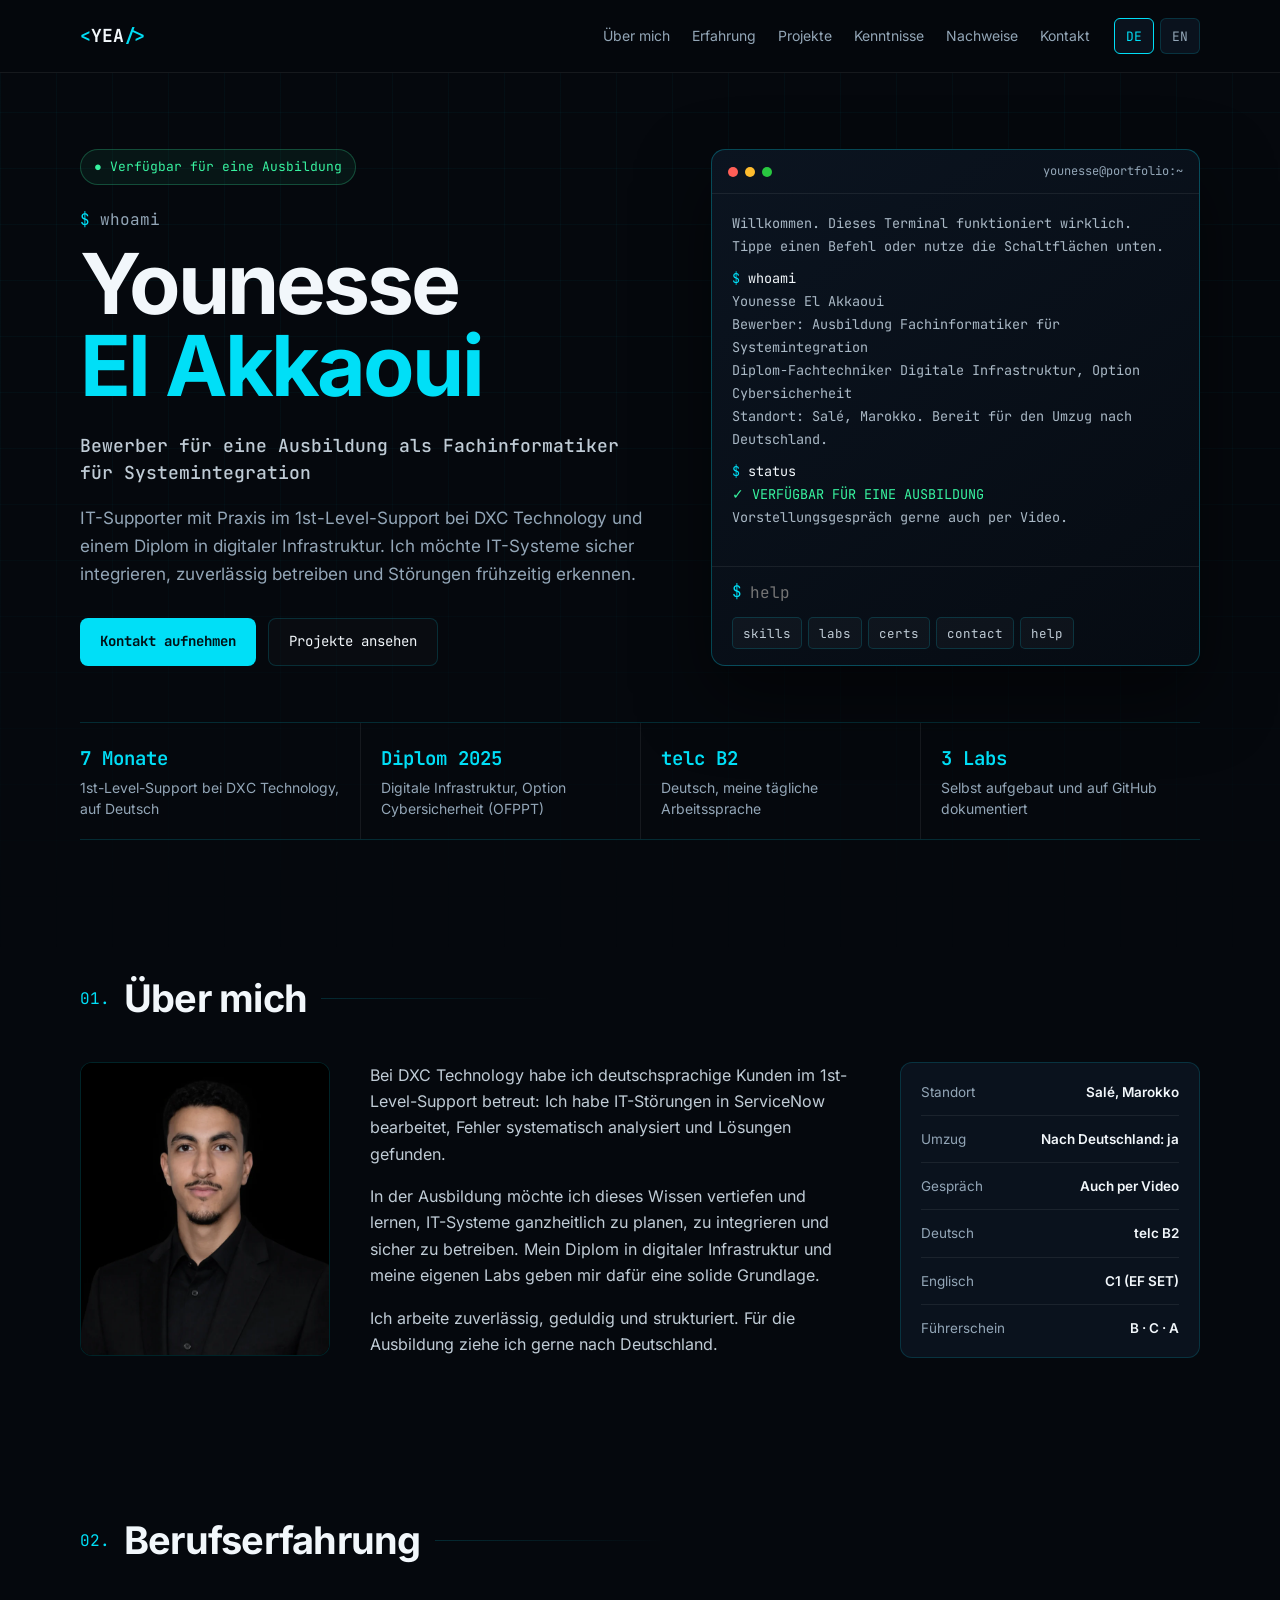
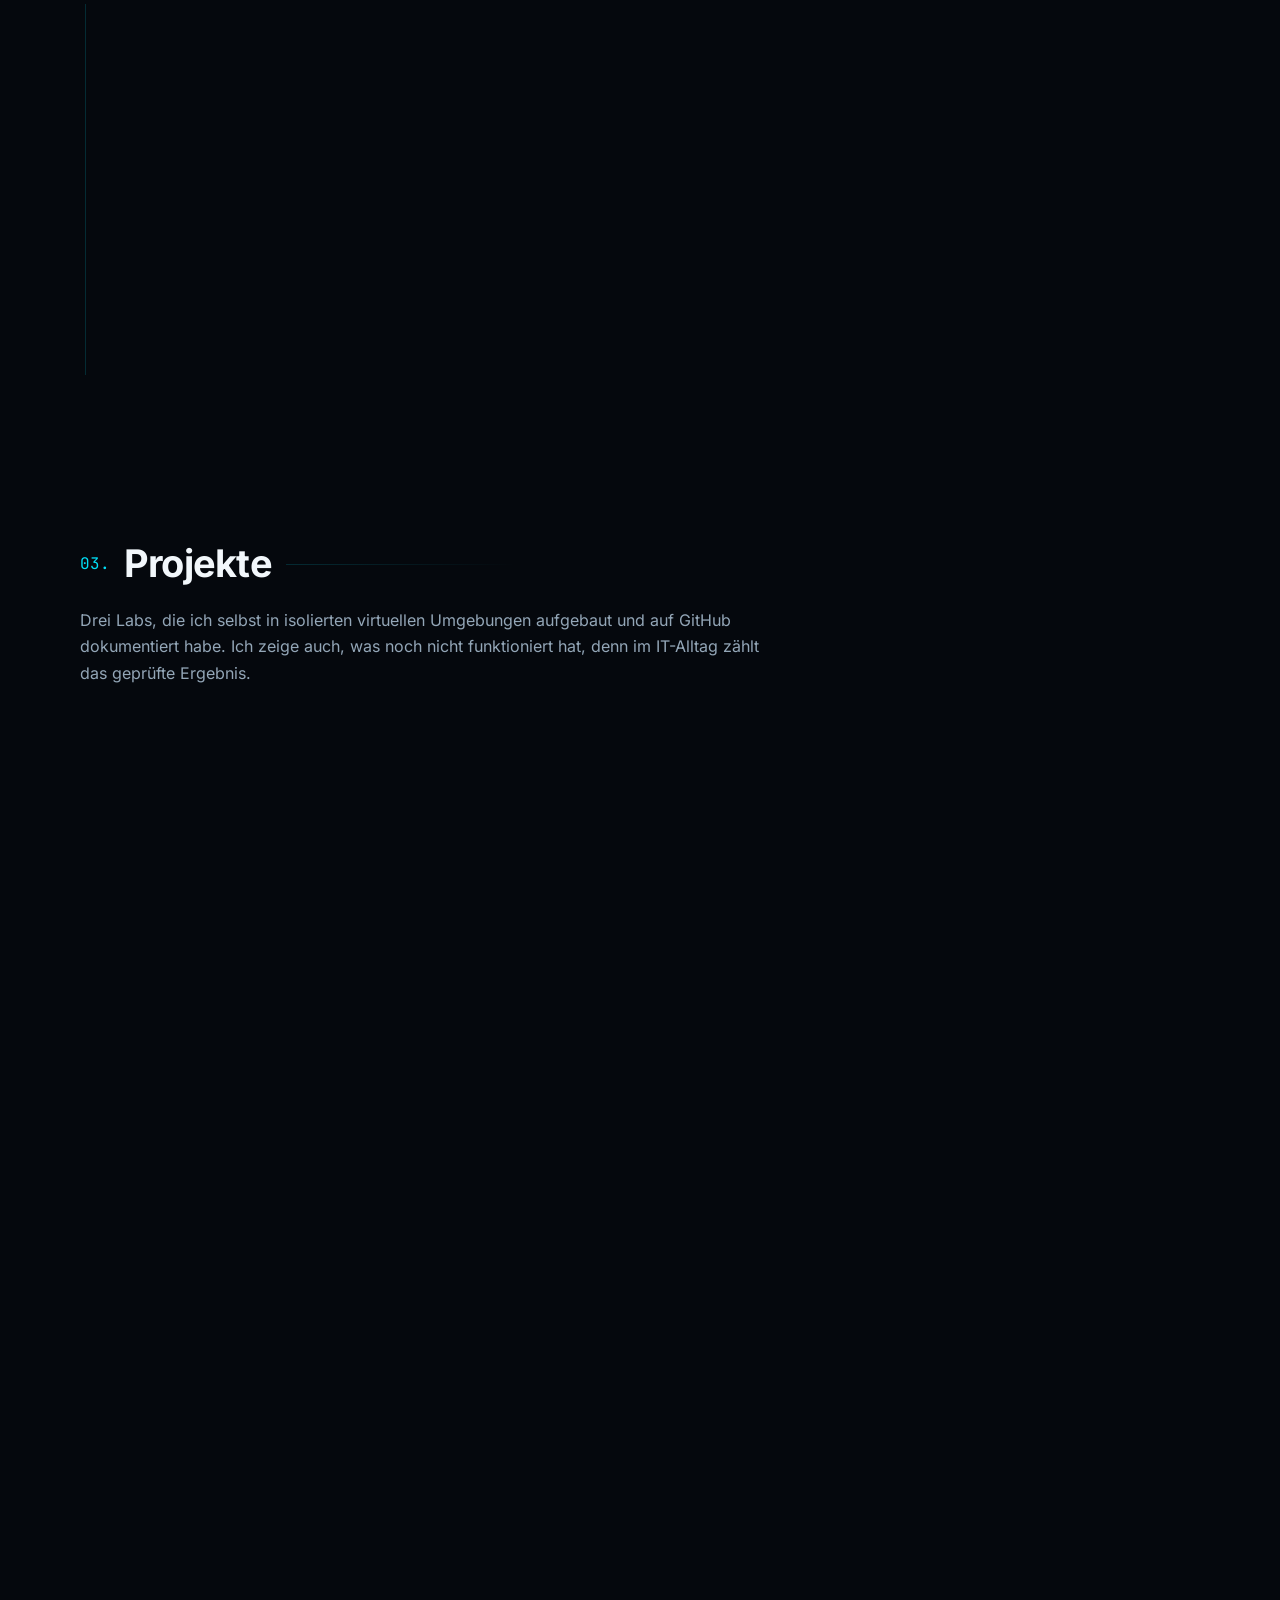
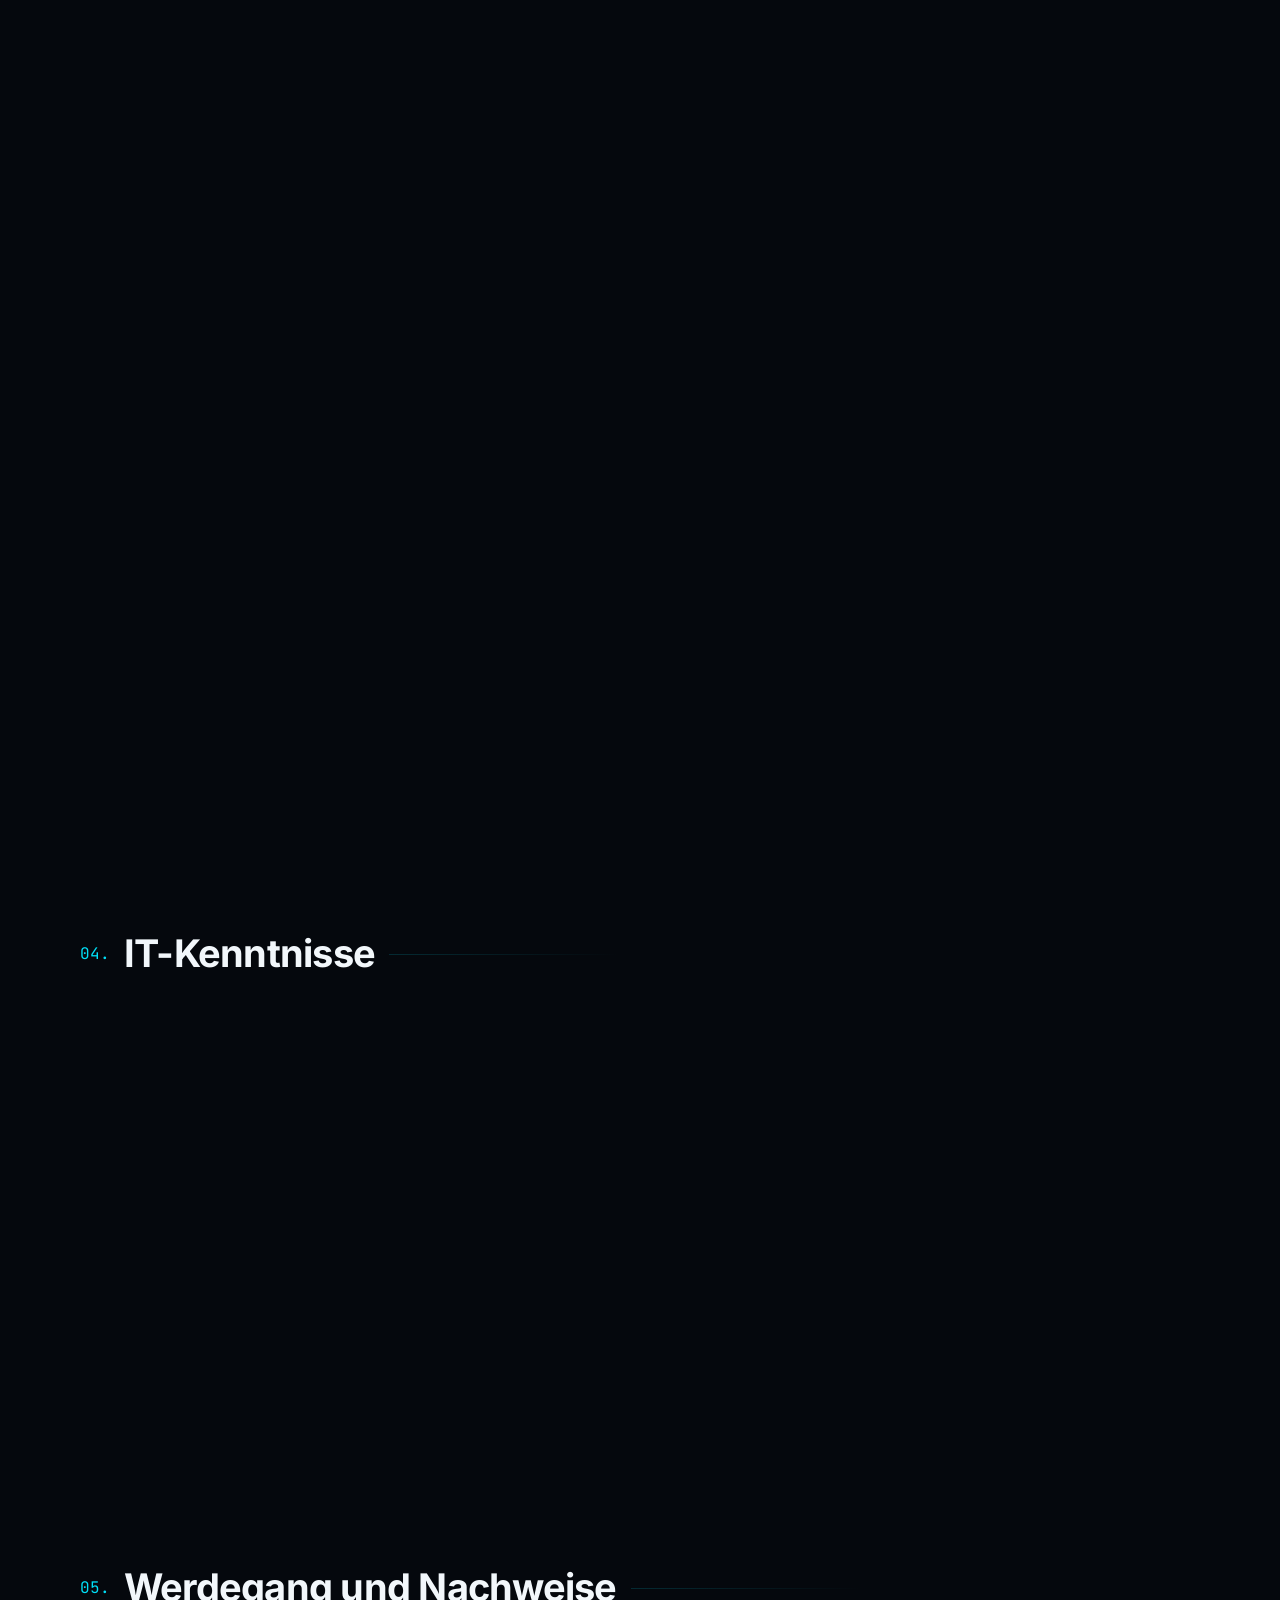
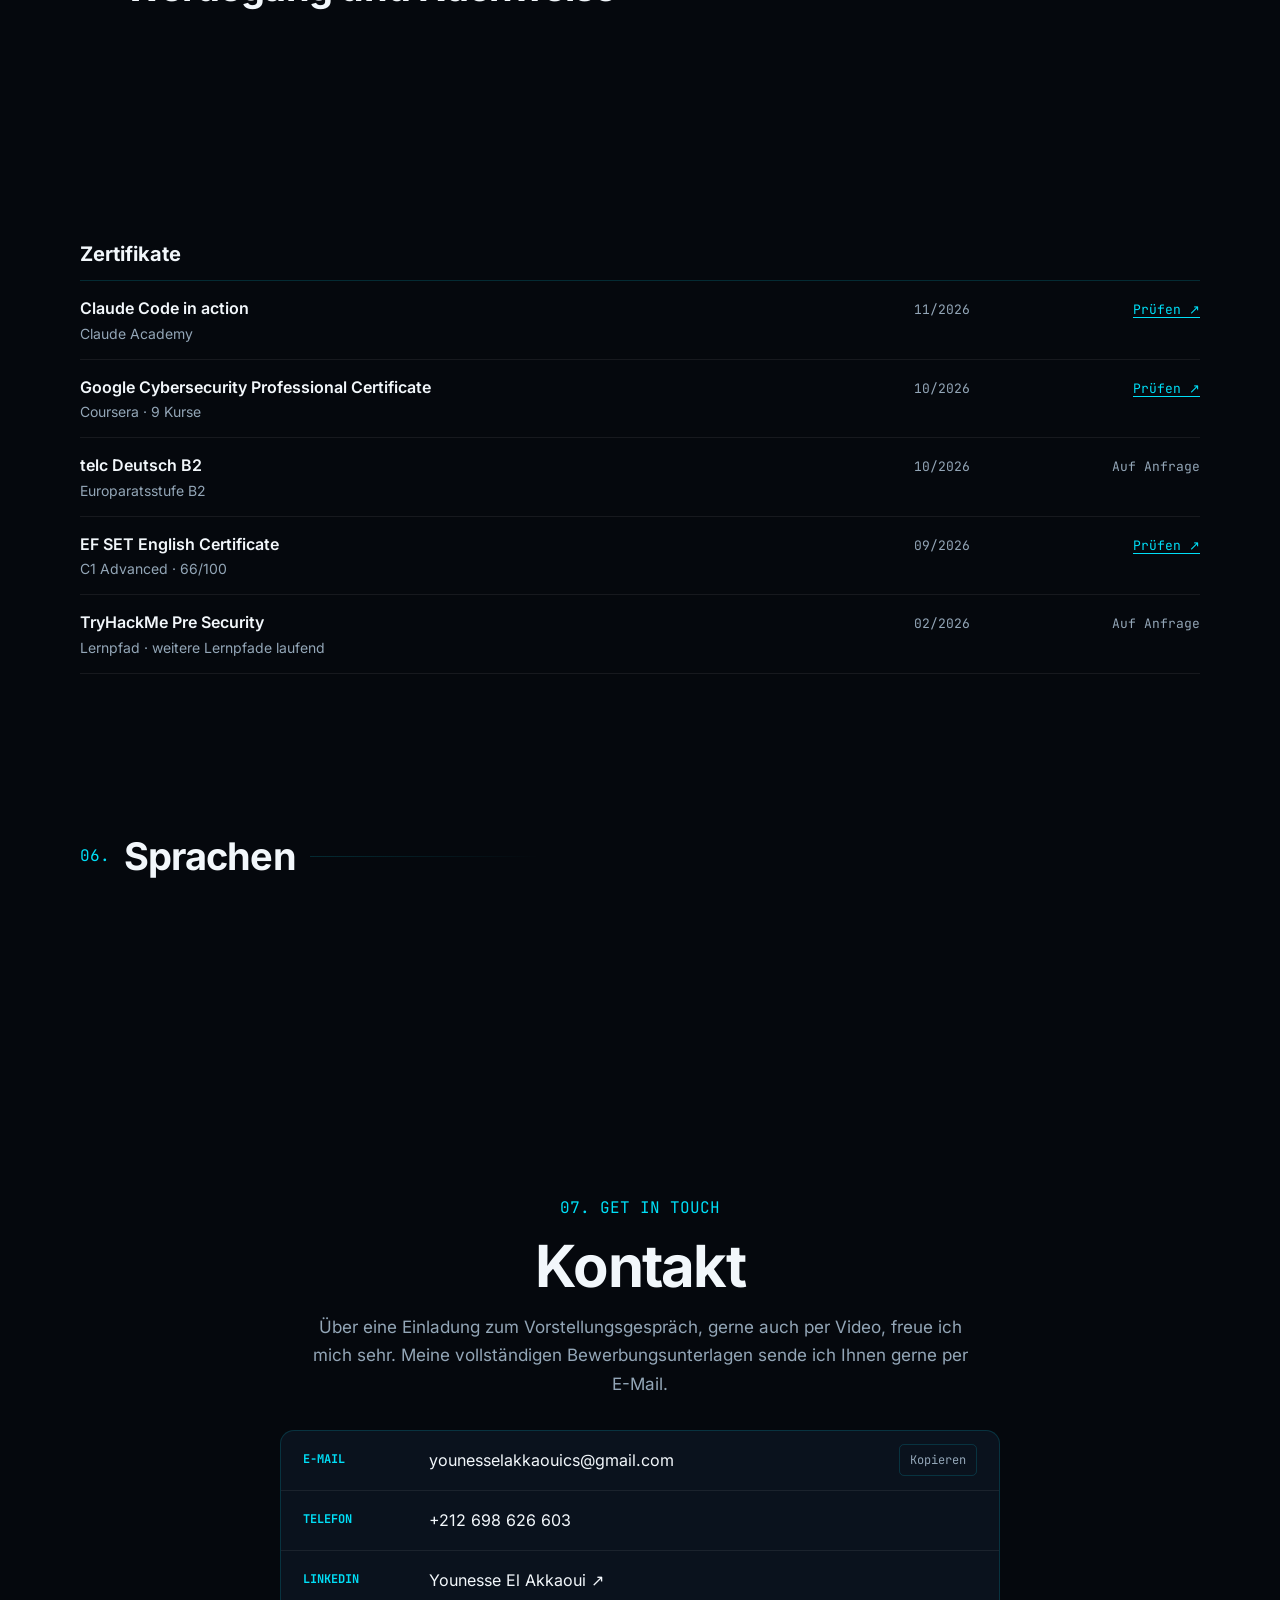
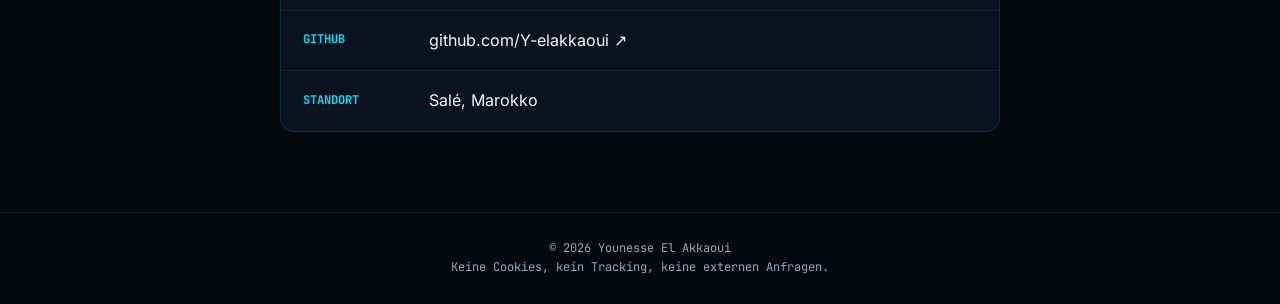
==== commit 35878c60: "Describe Lab 01 limitations accurately" ====
--- a/index.html
+++ b/index.html
@@ -219,7 +219,7 @@
             <div class="project-body">
                 <div class="project-label">LAB 01 · <span data-en="NETWORK">NETZWERK</span></div>
                 <h3 data-en="Multi-site network with VLANs and OSPF">Standortnetz mit VLANs und OSPF</h3>
-                <p data-en="An enterprise network in GNS3: headquarters with DMZ and a branch office, connected by a WAN link.">Ein Unternehmensnetz in GNS3: Hauptsitz mit DMZ und eine Filiale, verbunden über eine WAN-Strecke.</p>
+                <p data-en="An enterprise network in GNS3: headquarters and a branch office, connected by a WAN link.">Ein Unternehmensnetz in GNS3: Hauptsitz und eine Filiale, verbunden über eine WAN-Strecke.</p>
                 <dl class="project-points">
                     <div>
                         <dt data-en="Built">Umgesetzt</dt>
@@ -229,9 +229,13 @@
                         <dt data-en="Verified">Geprüft</dt>
                         <dd data-en="The OSPF adjacency between both routers reaches the FULL state (show ip ospf neighbor).">Die OSPF-Nachbarschaft beider Router erreicht den Status FULL (show ip ospf neighbor).</dd>
                     </div>
+                    <div class="open">
+                        <dt data-en="Open">Offen</dt>
+                        <dd data-en="No ACLs yet, so the VLANs can still reach each other, and there is only one WAN link. Next step: filter traffic to the guest network and server zone, then document tests.">Noch keine ACLs, die VLANs erreichen sich also weiterhin gegenseitig, und es gibt nur eine WAN-Strecke. Nächster Schritt: Verkehr zu Gäste- und Servernetz filtern und Tests dokumentieren.</dd>
+                    </div>
                 </dl>
                 <ul class="tags">
-                    <li>GNS3</li><li>VLAN</li><li>802.1Q</li><li>OSPF</li><li>DMZ</li>
+                    <li>GNS3</li><li>VLAN</li><li>802.1Q</li><li>OSPF</li>
                 </ul>
                 <a class="text-link" href="https://github.com/Y-elakkaoui/Enterprise-MultiSite-VLAN-OSPF" target="_blank" rel="noopener noreferrer" data-en="Configuration on GitHub ↗">Konfiguration auf GitHub ↗</a>
             </div>
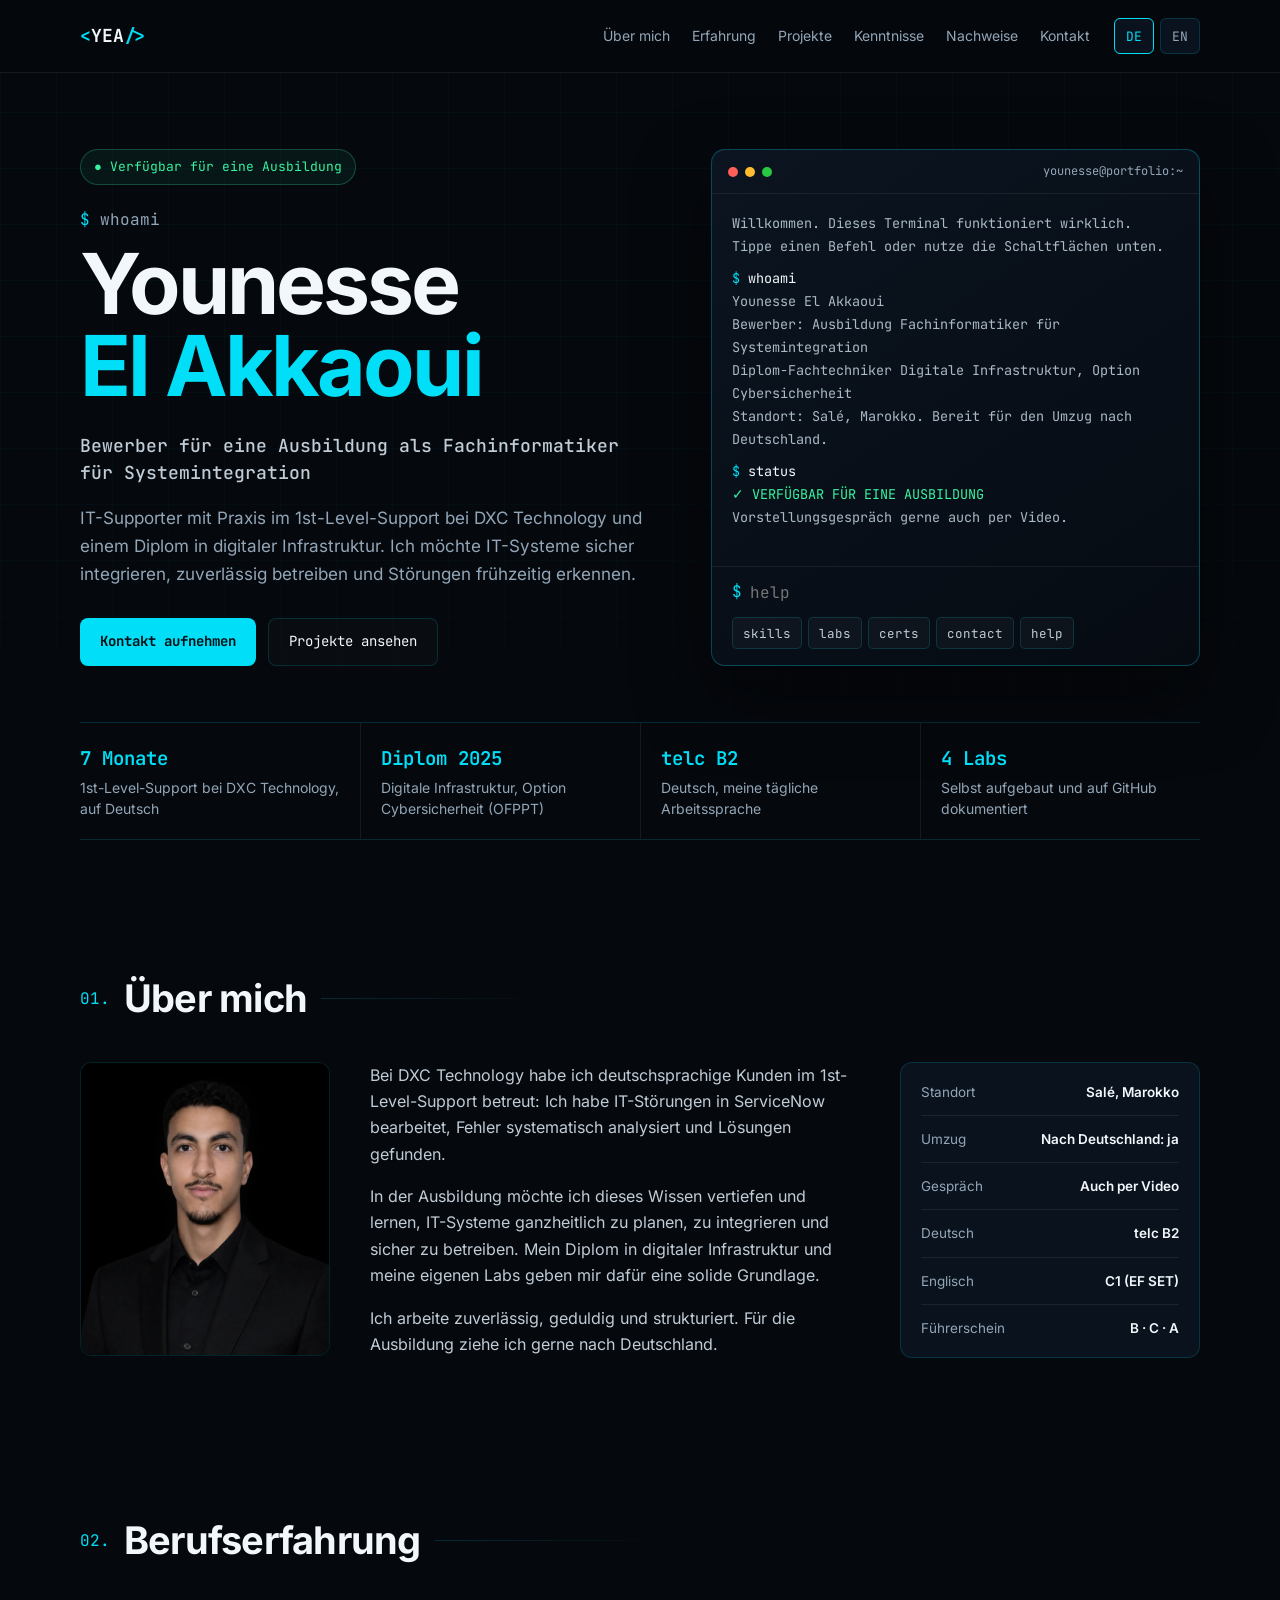
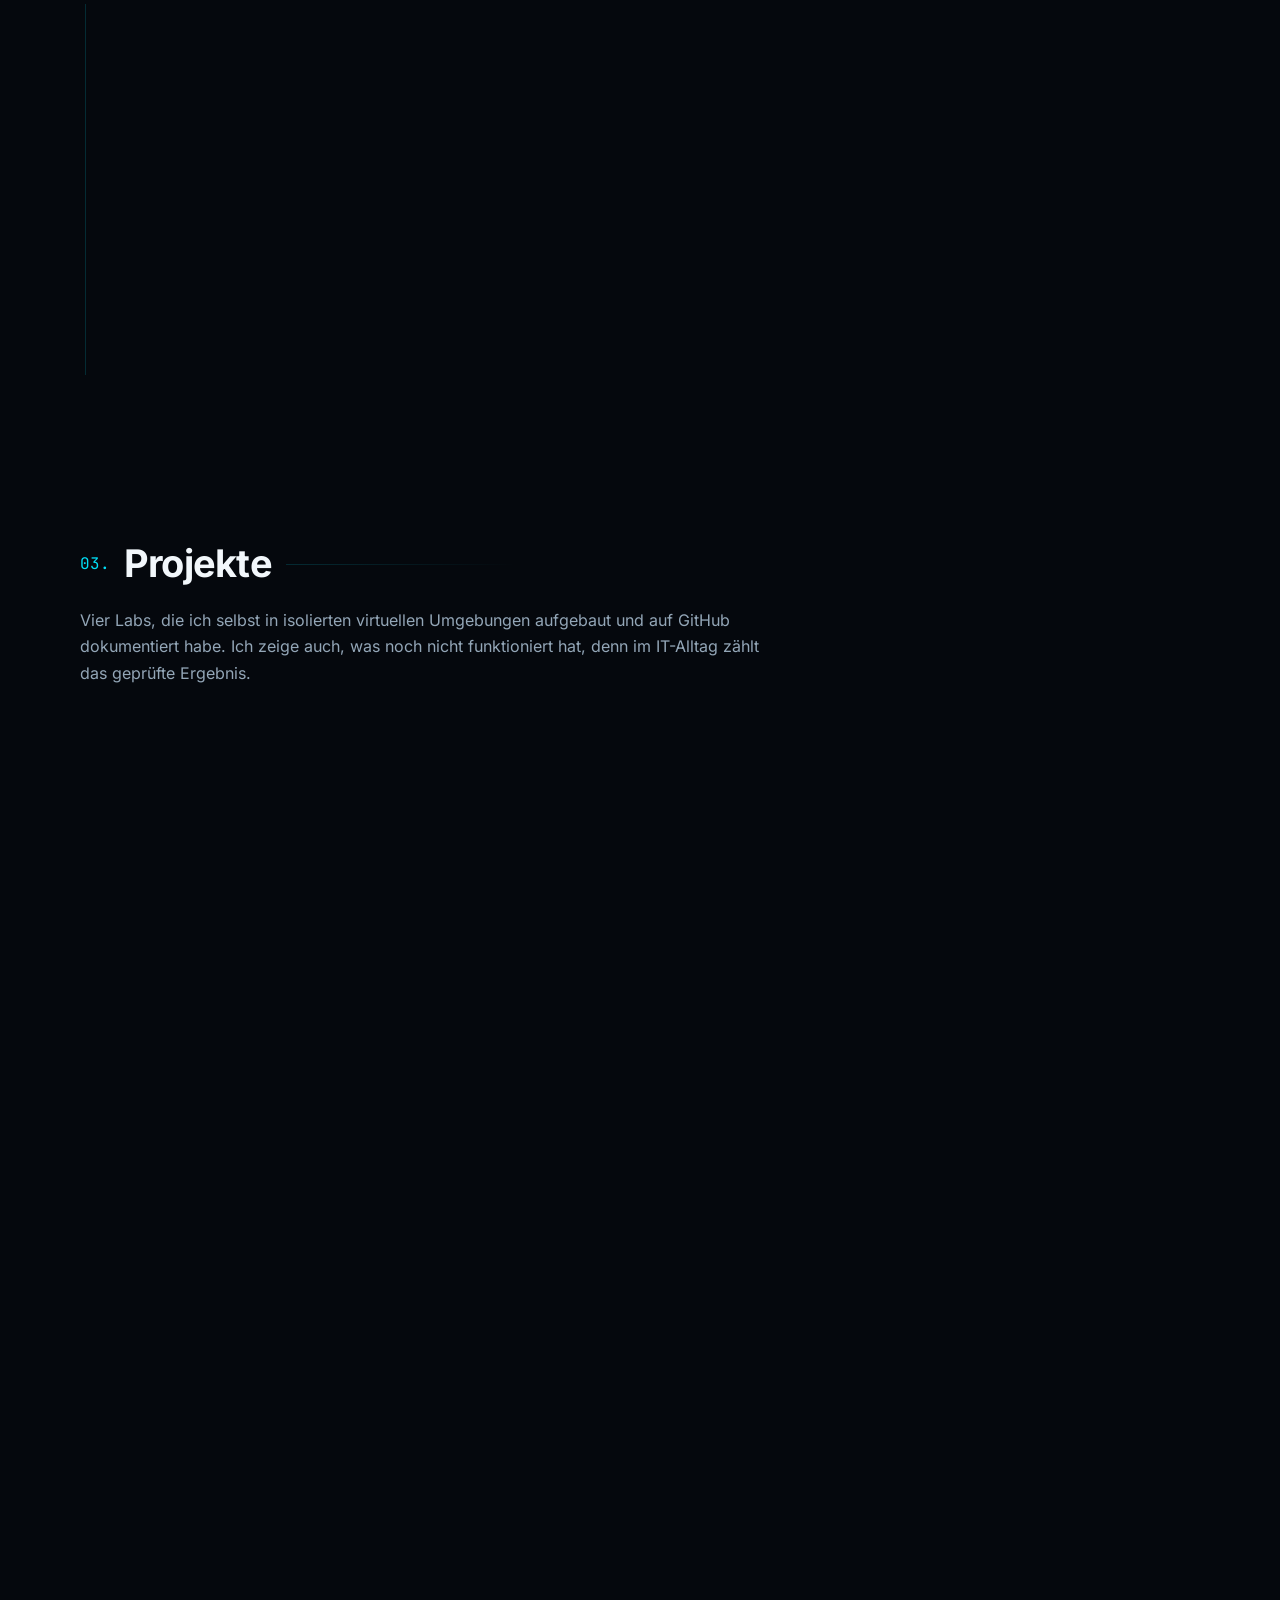
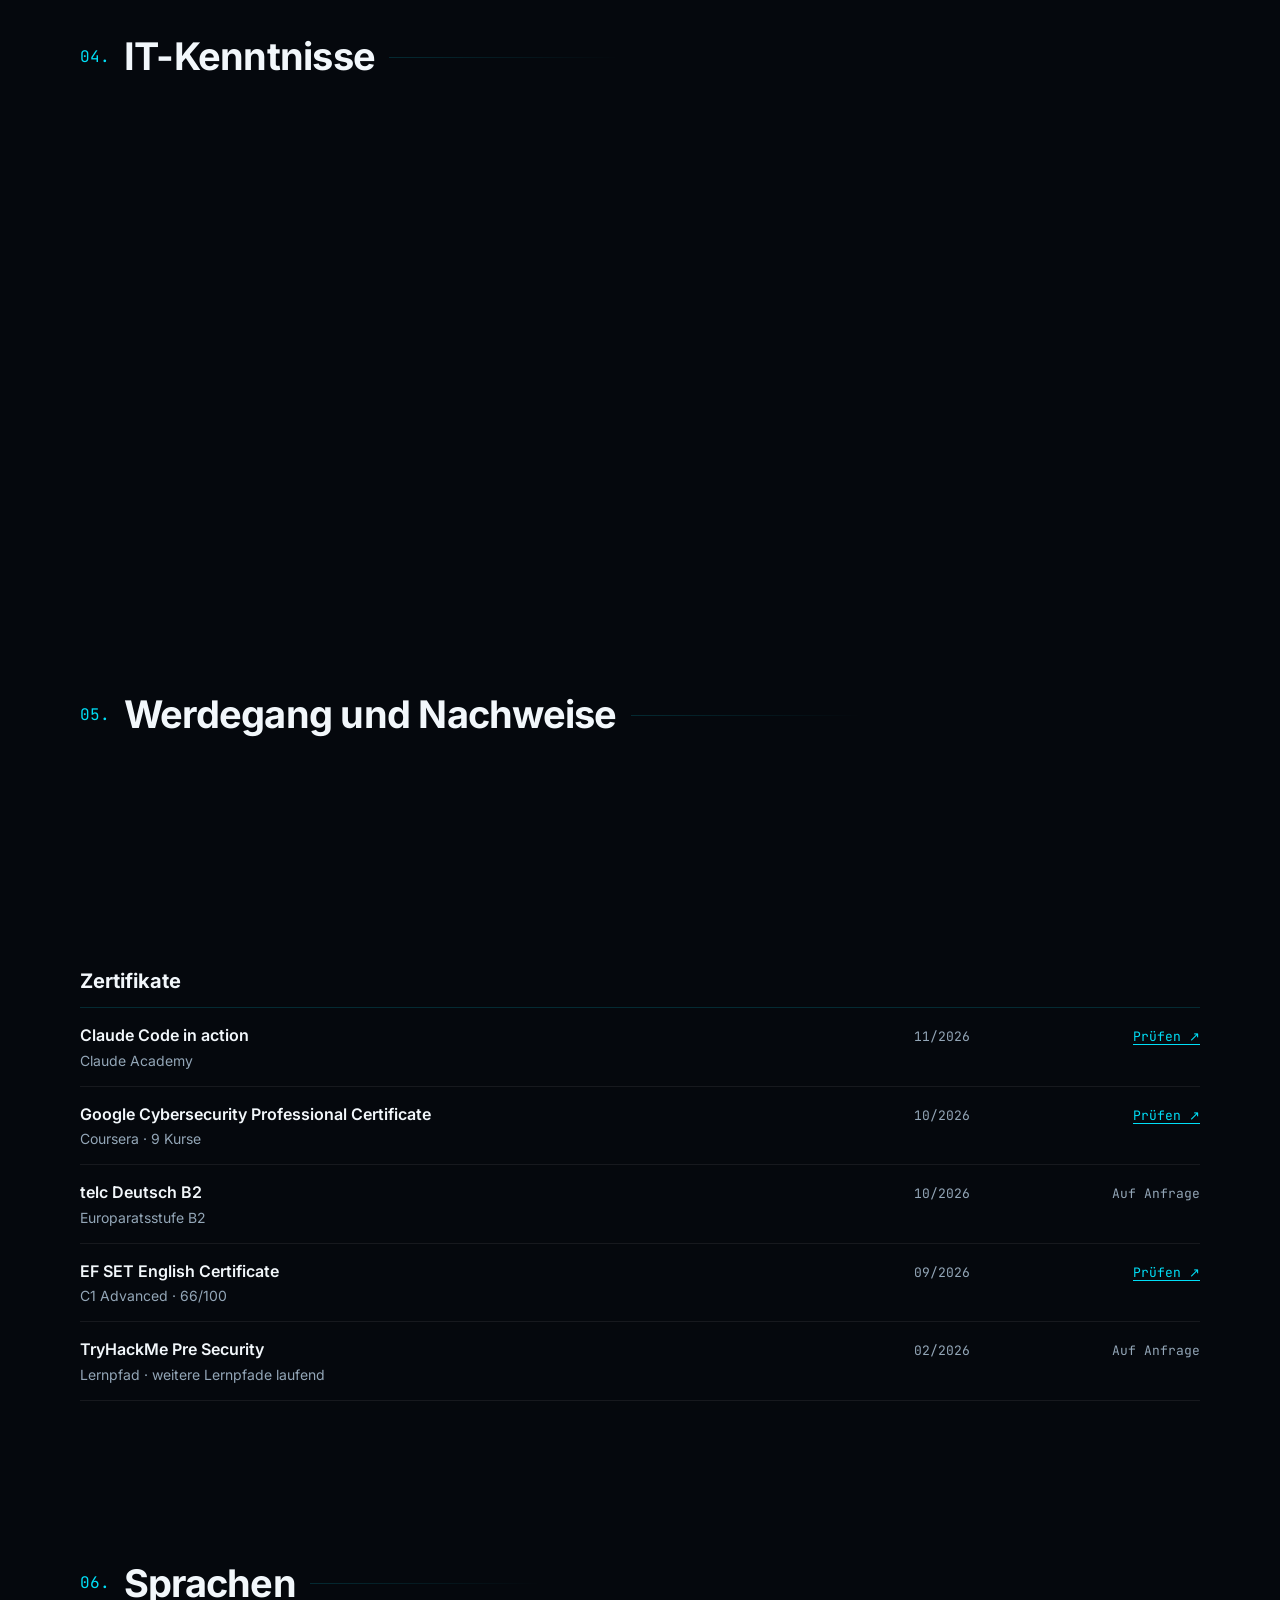
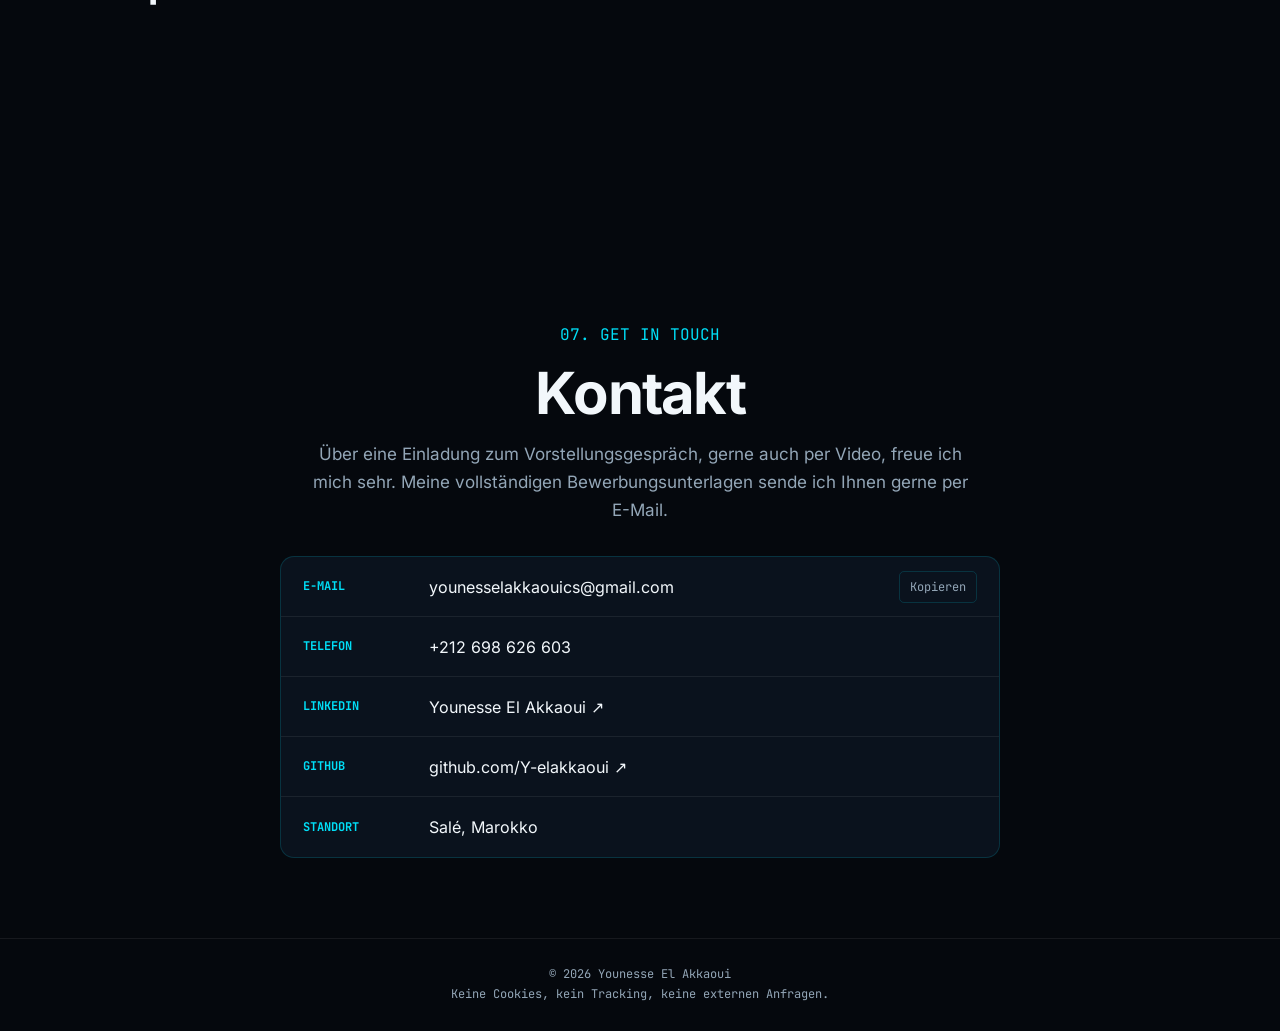
==== commit 4011c5d2: "Add home SOC lab as Lab 04 Co-Authored-By: Claude Opus 5.5 <noreply@anthropic.com>" ====
--- a/index.html
+++ b/index.html
@@ -123,7 +123,7 @@
             <dd data-en="German, my daily working language">Deutsch, meine tägliche Arbeitssprache</dd>
         </div>
         <div>
-            <dt>3 Labs</dt>
+            <dt>4 Labs</dt>
             <dd data-en="Self-built and documented on GitHub">Selbst aufgebaut und auf GitHub dokumentiert</dd>
         </div>
     </dl>
@@ -208,7 +208,7 @@
         <span>03.</span>
         <h2 data-en="Projects">Projekte</h2>
     </div>
-    <p class="section-intro" data-en="Three labs I built myself in isolated virtual environments and documented on GitHub. I also show what did not work yet, because in day-to-day IT what counts is checking the result.">Drei Labs, die ich selbst in isolierten virtuellen Umgebungen aufgebaut und auf GitHub dokumentiert habe. Ich zeige auch, was noch nicht funktioniert hat, denn im IT-Alltag zählt das geprüfte Ergebnis.</p>
+    <p class="section-intro" data-en="Four labs I built myself in isolated virtual environments and documented on GitHub. I also show what did not work yet, because in day-to-day IT what counts is checking the result.">Vier Labs, die ich selbst in isolierten virtuellen Umgebungen aufgebaut und auf GitHub dokumentiert habe. Ich zeige auch, was noch nicht funktioniert hat, denn im IT-Alltag zählt das geprüfte Ergebnis.</p>
 
     <div class="projects">
 
@@ -298,6 +298,34 @@
                 <a class="text-link" href="https://github.com/Y-elakkaoui/network-scanner-lab" target="_blank" rel="noopener noreferrer" data-en="Documentation on GitHub ↗">Dokumentation auf GitHub ↗</a>
             </div>
         </article>
+        <article class="project" data-reveal>
+            <div class="project-media">
+                <img src="assets/img/lab-wazuh-alarme.webp" width="1100" height="249" loading="lazy" alt="Wazuh-Alarmliste vom Lab-Lauf: sieben Alarme der Regeln 100100 bis 100105, vom SSH-Brute-Force bis zum geänderten authorized_keys" data-en-alt="Wazuh alert list from the lab run: seven alerts from rules 100100 to 100105, from SSH brute force to the changed authorized_keys">
+            </div>
+            <div class="project-body">
+                <div class="project-label">LAB 04 · SOC</div>
+                <h3 data-en="Home SOC lab with Wazuh">Home-SOC-Lab mit Wazuh</h3>
+                <p data-en="A simulated SSH attack chain against an Ubuntu endpoint in Docker containers: Wazuh is meant to detect each stage, from brute force to persistence. The simulation is harmless and only touches the lab container.">Eine simulierte SSH-Angriffskette gegen einen Ubuntu-Endpunkt in Docker-Containern: Wazuh soll jede Stufe erkennen, vom Brute Force bis zur Persistenz. Die Simulation ist harmlos und betrifft nur den Lab-Container.</p>
+                <dl class="project-points">
+                    <div>
+                        <dt data-en="Built">Umgesetzt</dt>
+                        <dd data-en="Six custom detection rules based on auth.log and file integrity monitoring, mapped to MITRE ATT&amp;CK, plus an incident report with timeline and countermeasures. Created with AI assistance (Claude).">Sechs eigene Erkennungsregeln auf Basis von auth.log und File Integrity Monitoring, MITRE ATT&amp;CK zugeordnet, dazu ein Incident-Report mit Zeitleiste und Gegenmaßnahmen. Erstellt mit KI-Unterstützung (Claude).</dd>
+                    </div>
+                    <div class="result">
+                        <dt data-en="Verified">Geprüft</dt>
+                        <dd data-en="In the documented run all six rules fired. A GitHub Actions workflow repeats the lab and fails if a rule does not fire; its latest run passed.">Im dokumentierten Lauf haben alle sechs Regeln ausgelöst. Ein GitHub-Actions-Workflow wiederholt das Lab und schlägt fehl, wenn eine Regel nicht auslöst; der letzte Lauf war erfolgreich.</dd>
+                    </div>
+                    <div class="open">
+                        <dt data-en="Open">Offen</dt>
+                        <dd data-en="The /etc/shadow rule only sees access through sudo; a root shell would need auditd or similar monitoring. The cron and user-creation rules would also fire on normal admin work and need tuning for production.">Die Regel zu /etc/shadow sieht nur Zugriffe über sudo; eine Root-Shell bräuchte auditd oder ein ähnliches Monitoring. Die Regeln zu Cron und neuen Benutzern würden auch bei normaler Admin-Arbeit auslösen und müssten für den Produktivbetrieb angepasst werden.</dd>
+                    </div>
+                </dl>
+                <ul class="tags">
+                    <li>Wazuh</li><li>Docker</li><li>MITRE ATT&amp;CK</li><li>GitHub Actions</li>
+                </ul>
+                <a class="text-link" href="https://github.com/Y-elakkaoui/home-soc-lab" target="_blank" rel="noopener noreferrer" data-en="Documentation on GitHub ↗">Dokumentation auf GitHub ↗</a>
+            </div>
+        </article>
 
     </div>
 </div>
@@ -315,7 +343,7 @@
         <div class="skill" data-reveal>
             <h3 data-en="Operating systems">Betriebssysteme</h3>
             <p>Windows 10/11, Windows Server, Linux (Ubuntu, Debian, Kali)</p>
-            <small data-en="Applied in: diploma, labs 02 and 03">Angewendet in: Diplom, Labs 02 und 03</small>
+            <small data-en="Applied in: diploma, labs 02 to 04">Angewendet in: Diplom, Labs 02 bis 04</small>
         </div>
         <div class="skill" data-reveal>
             <h3 data-en="Networking">Netzwerke</h3>
@@ -324,8 +352,8 @@
         </div>
         <div class="skill" data-reveal>
             <h3 data-en="Security">Sicherheit</h3>
-            <p data-en="VPN, firewalls, IDS/IPS, pfSense, UFW, Nmap, Nikto, Gobuster">VPN, Firewalls, IDS/IPS, pfSense, UFW, Nmap, Nikto, Gobuster</p>
-            <small data-en="Applied in: internship, labs 02 and 03, Google certificate">Angewendet in: Praktikum, Labs 02 und 03, Google-Zertifikat</small>
+            <p data-en="VPN, firewalls, IDS/IPS, pfSense, UFW, Nmap, Nikto, Gobuster, Wazuh (SIEM), MITRE ATT&amp;CK">VPN, Firewalls, IDS/IPS, pfSense, UFW, Nmap, Nikto, Gobuster, Wazuh (SIEM), MITRE ATT&amp;CK</p>
+            <small data-en="Applied in: internship, labs 02 to 04, Google certificate">Angewendet in: Praktikum, Labs 02 bis 04, Google-Zertifikat</small>
         </div>
         <div class="skill" data-reveal>
             <h3>IT-Service-Management</h3>
@@ -334,8 +362,8 @@
         </div>
         <div class="skill" data-reveal>
             <h3 data-en="Virtualisation">Virtualisierung</h3>
-            <p>VMware Workstation, VirtualBox, GNS3</p>
-            <small data-en="Applied in: diploma, all three labs">Angewendet in: Diplom, allen drei Labs</small>
+            <p>VMware Workstation, VirtualBox, GNS3, Docker</p>
+            <small data-en="Applied in: diploma, all four labs">Angewendet in: Diplom, allen vier Labs</small>
         </div>
         <div class="skill" data-reveal>
             <h3 data-en="Automation and AI">Automatisierung und KI</h3>
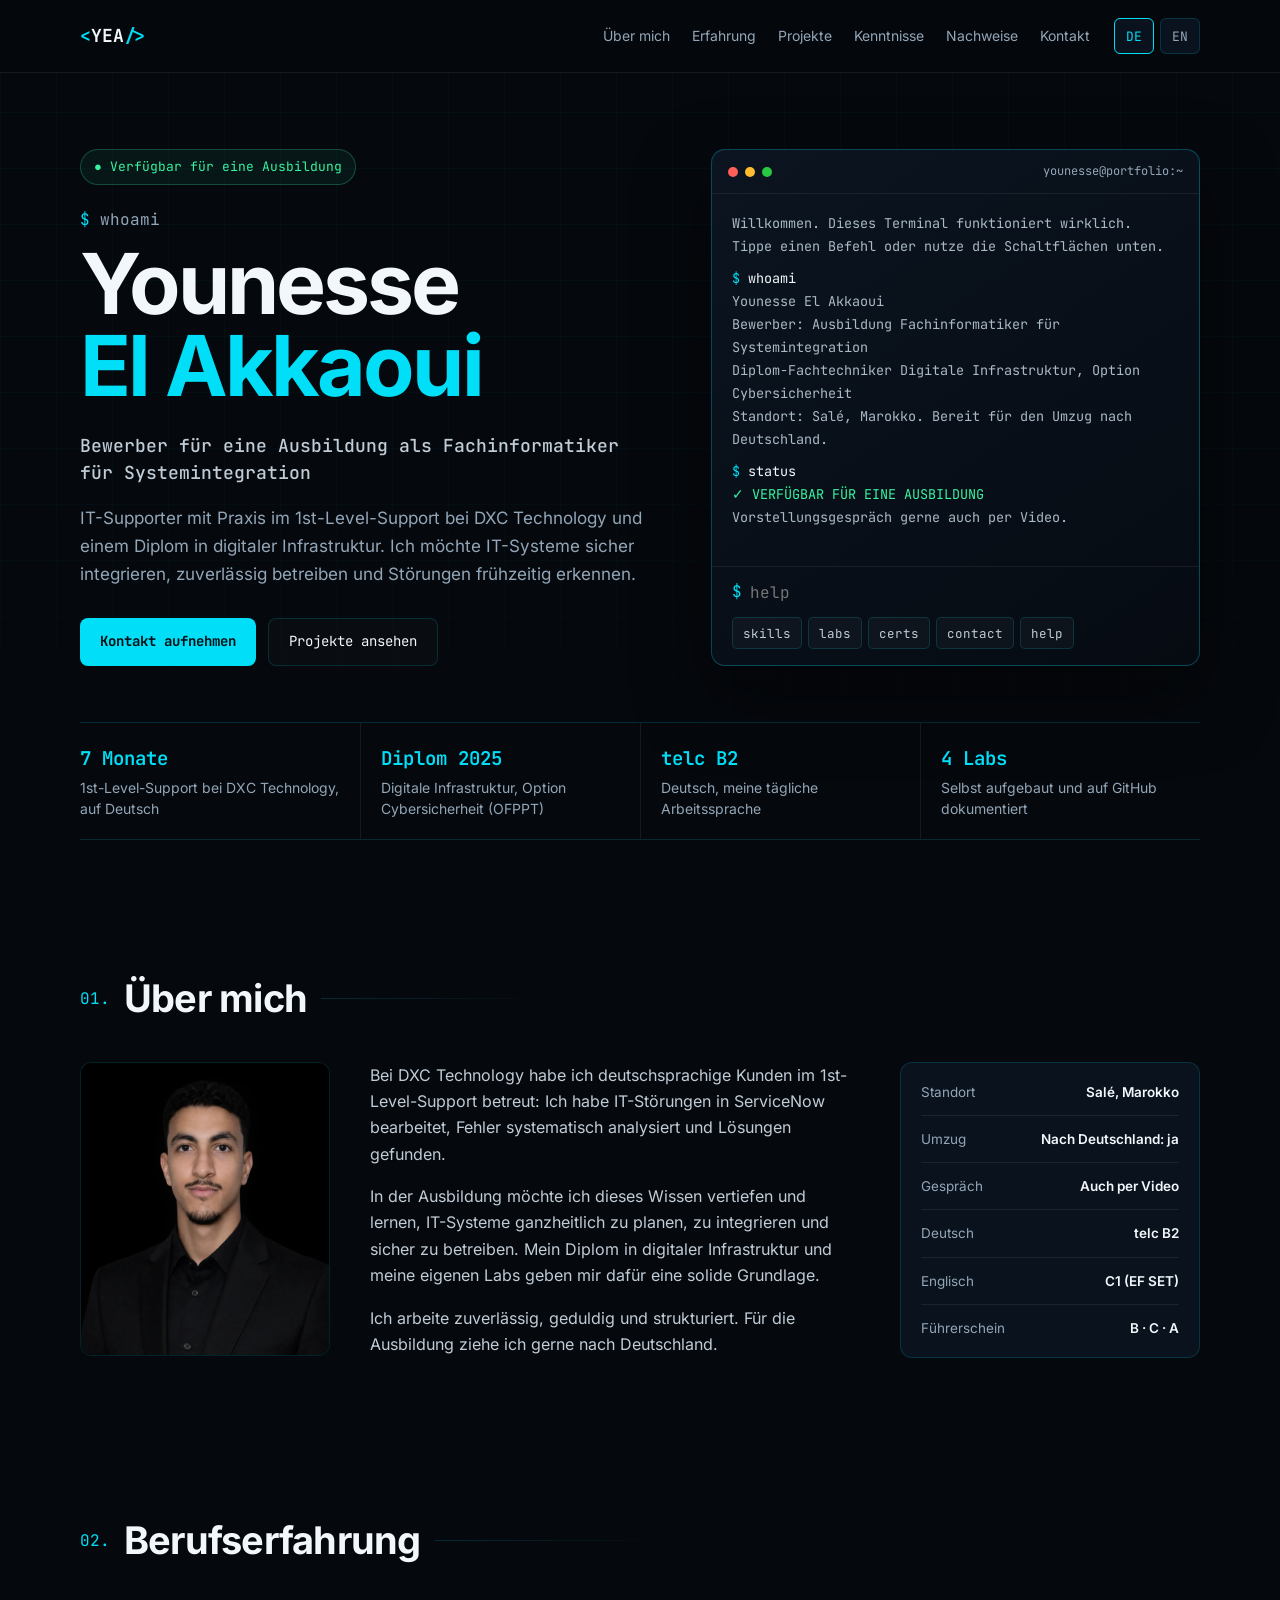
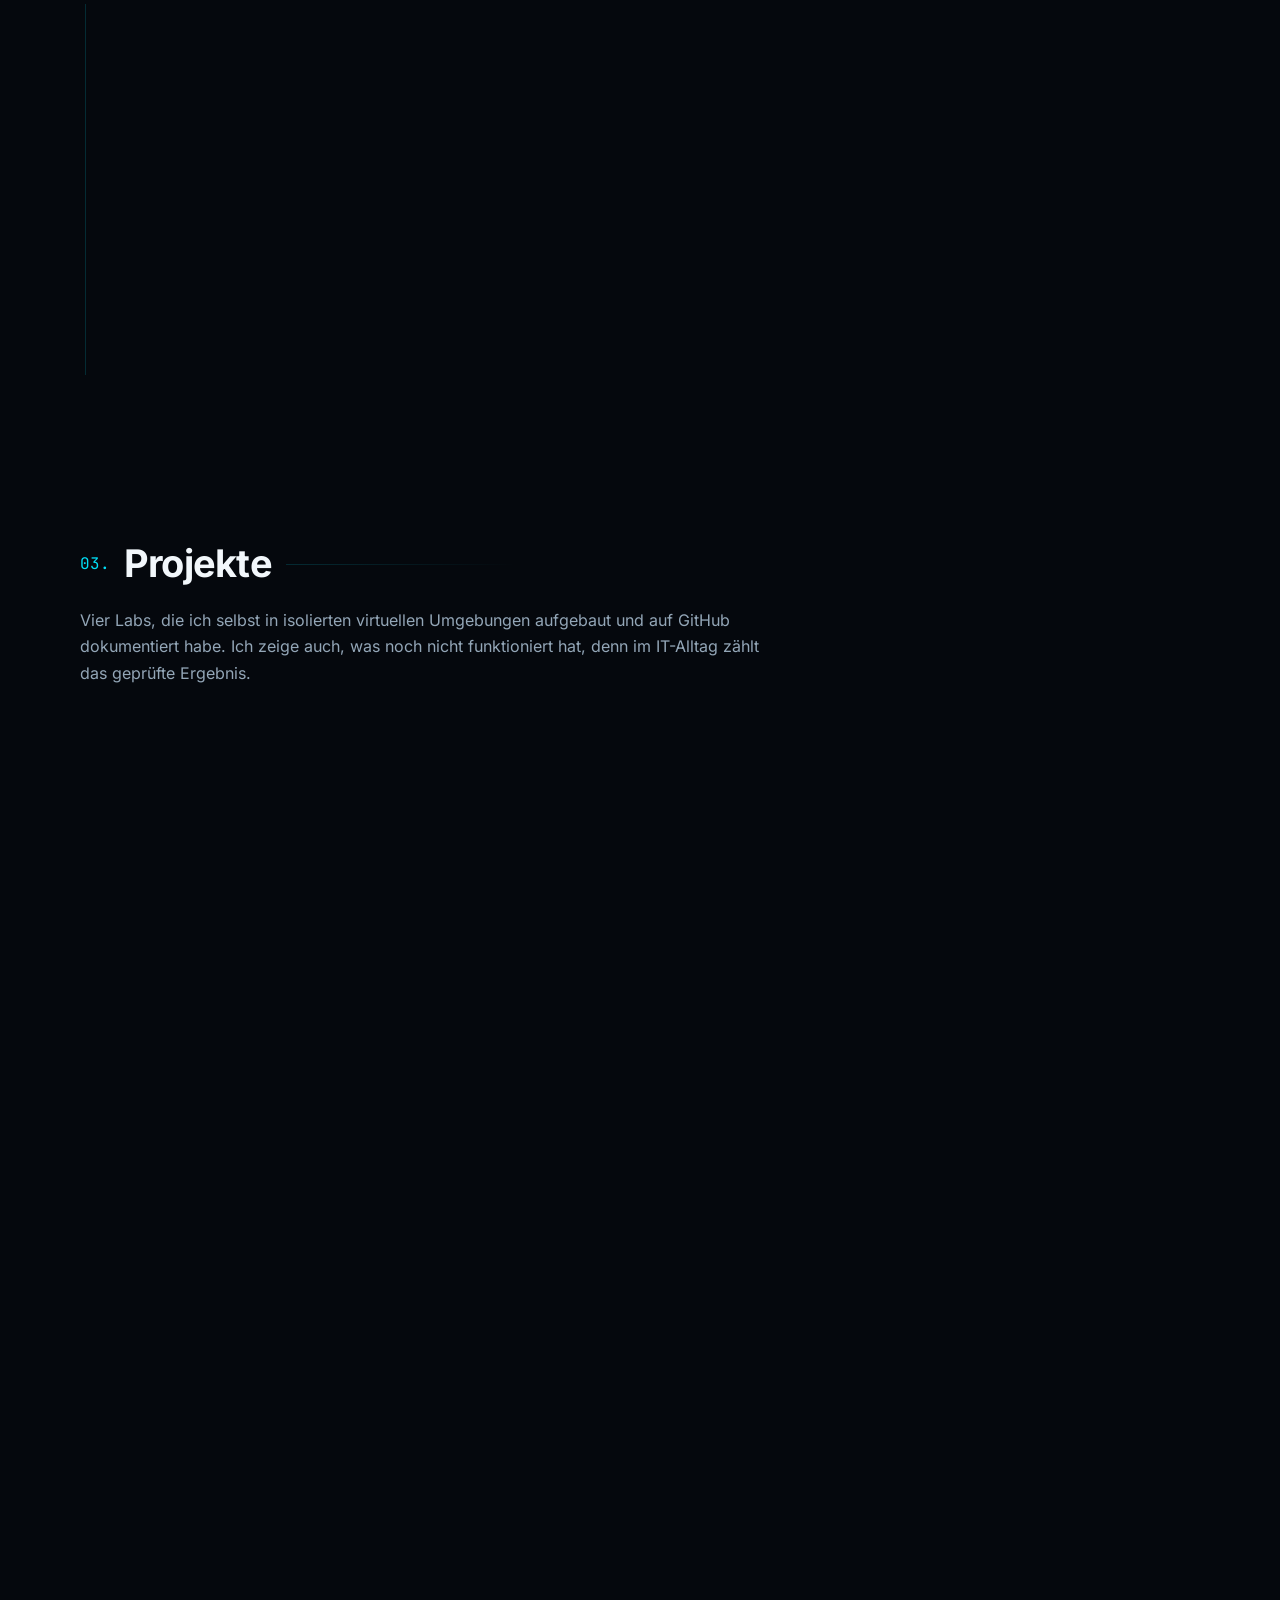
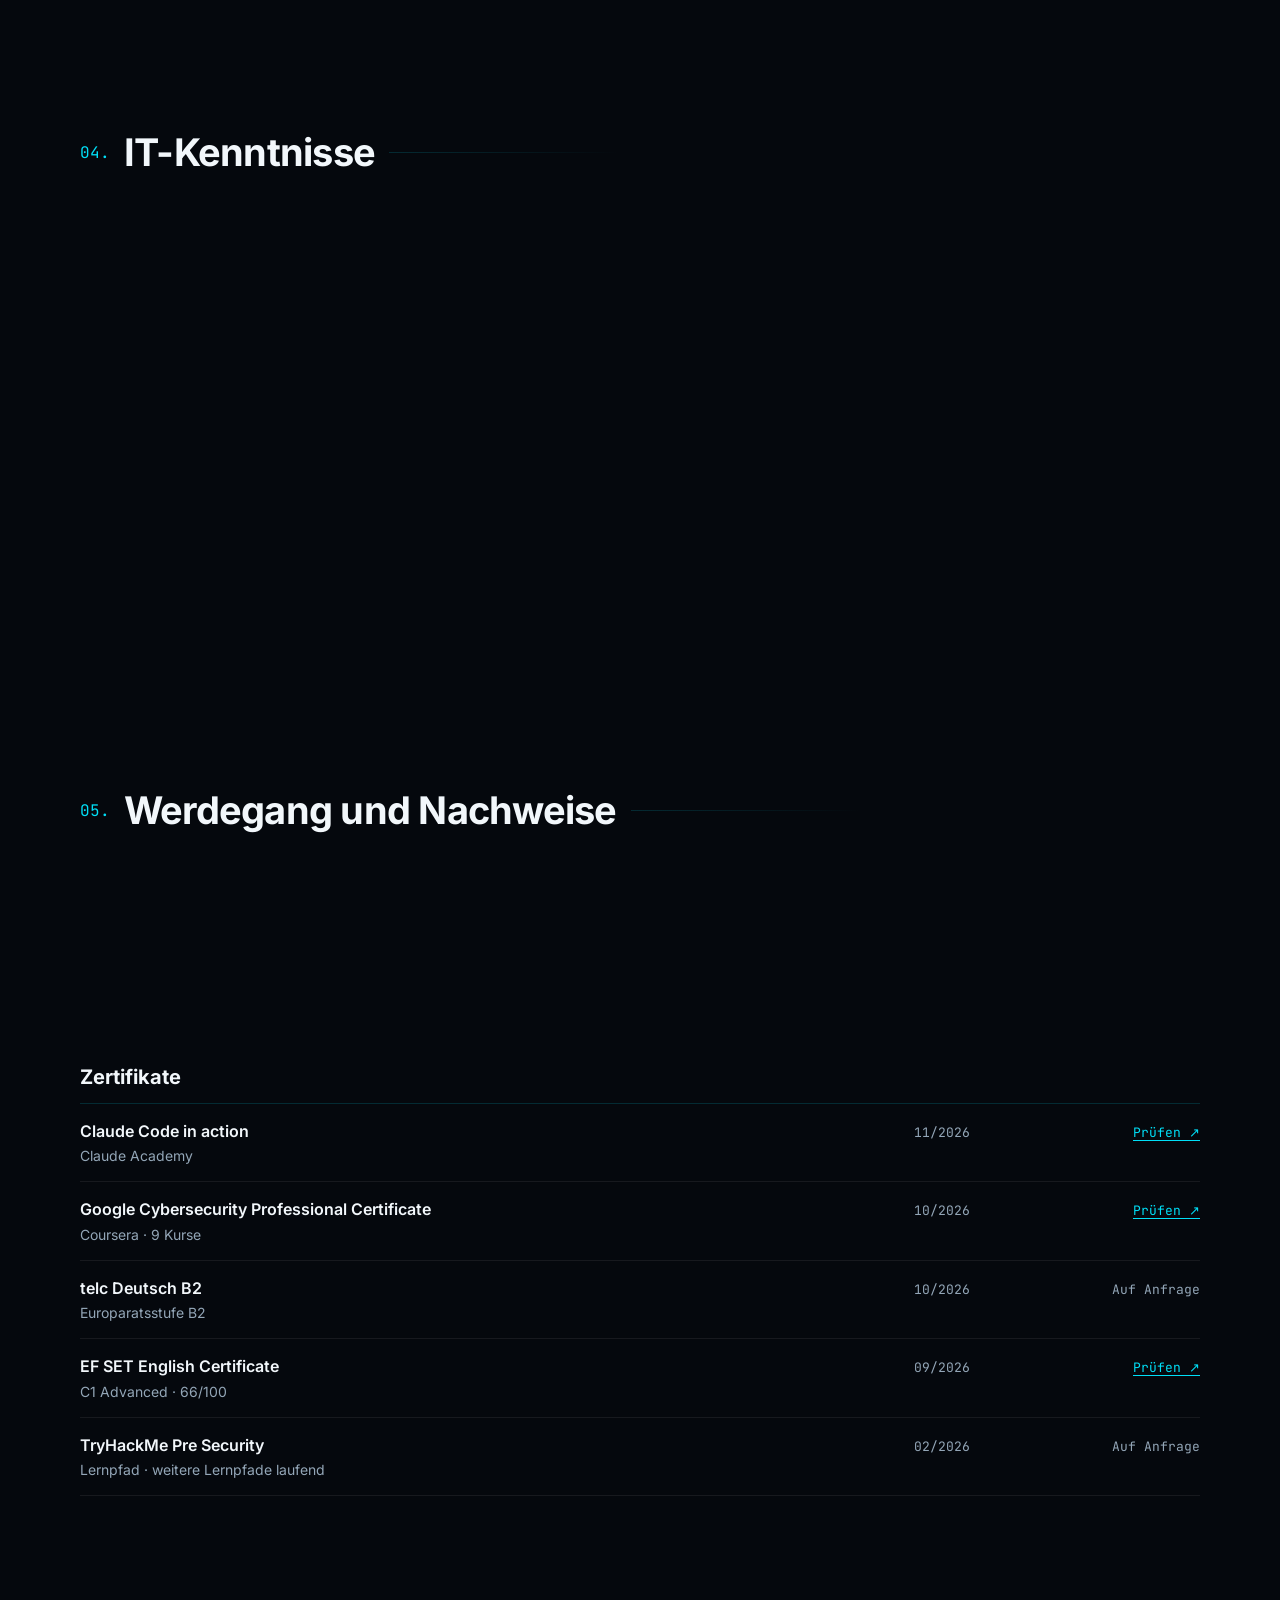
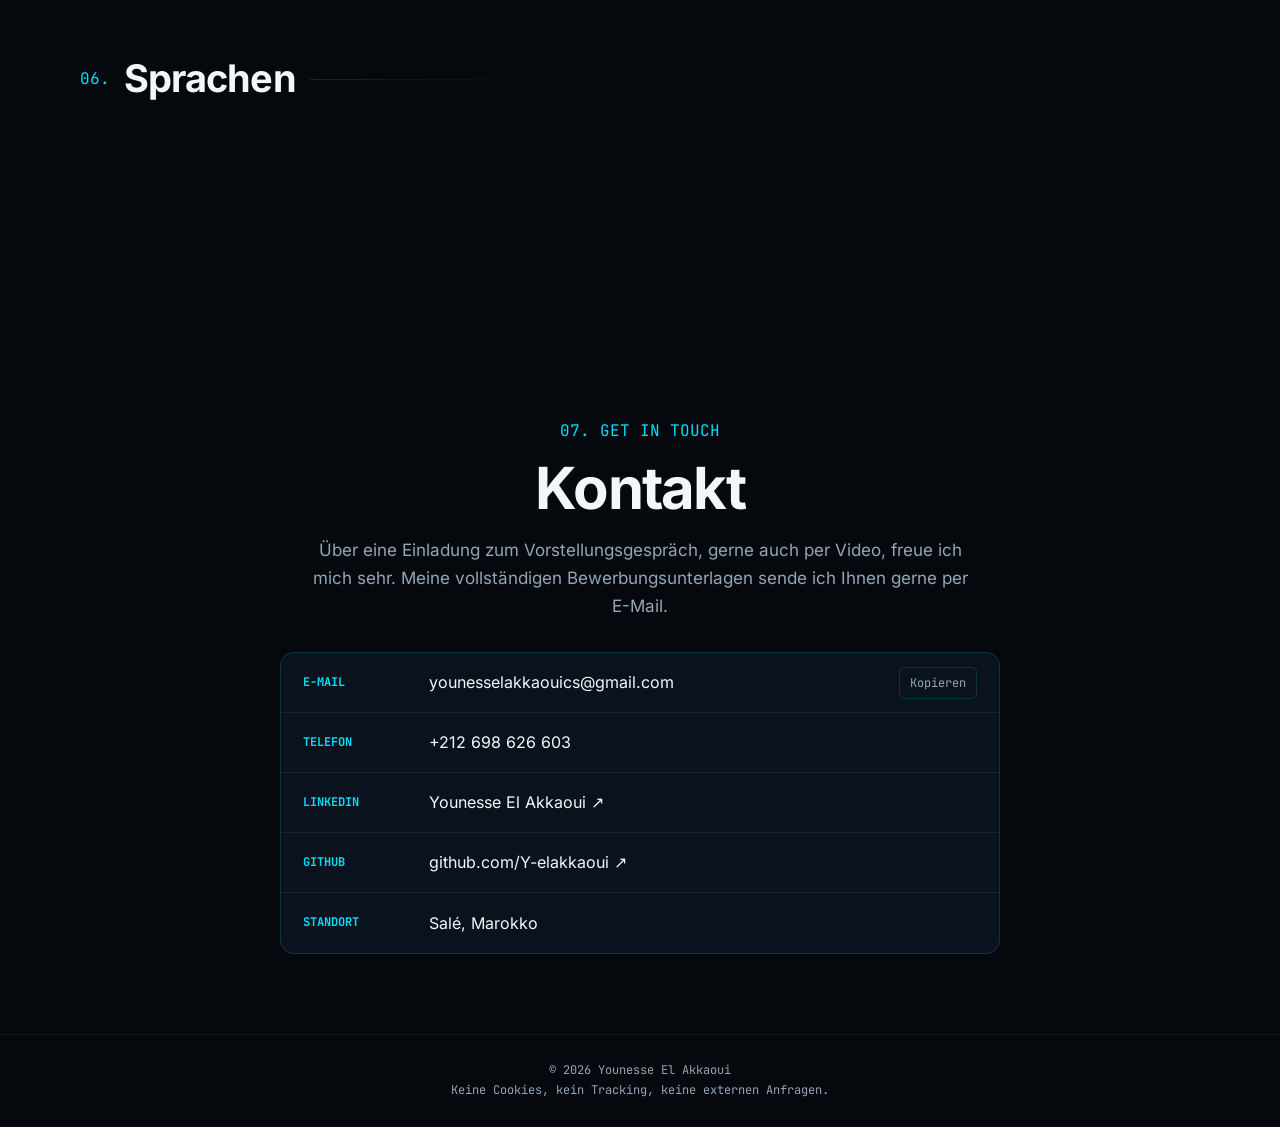
==== commit 582fd77a: "Update labs with retest results and the corrected Apache cause Co-Authored-By: Claude Opus 5.5 <nore" ====
--- a/index.html
+++ b/index.html
@@ -231,7 +231,7 @@
                     </div>
                     <div class="open">
                         <dt data-en="Open">Offen</dt>
-                        <dd data-en="No ACLs yet, so the VLANs can still reach each other, and there is only one WAN link. Next step: filter traffic to the guest network and server zone, then document tests.">Noch keine ACLs, die VLANs erreichen sich also weiterhin gegenseitig, und es gibt nur eine WAN-Strecke. Nächster Schritt: Verkehr zu Gäste- und Servernetz filtern und Tests dokumentieren.</dd>
+                        <dd data-en="In GNS3 there are no ACLs yet, and there is only one WAN link. An automated concept retest with FRRouting (AI-assisted) confirms connectivity, the PC3 fix and filter rules. Next step: apply them on the Cisco routers in GNS3.">In GNS3 gibt es noch keine ACLs und nur eine WAN-Strecke. Ein automatisierter Konzept-Nachtest mit FRRouting (KI-gestützt) bestätigt Verbindungen, die PC3-Korrektur und Filterregeln. Nächster Schritt: auf die Cisco-Router in GNS3 übertragen.</dd>
                     </div>
                 </dl>
                 <ul class="tags">
@@ -260,7 +260,7 @@
                     </div>
                     <div>
                         <dt data-en="Next">Nächstes</dt>
-                        <dd data-en="Move Kali to its own network segment and repeat the scan.">Kali in ein eigenes Netzsegment legen und den Scan wiederholen.</dd>
+                        <dd data-en="An automated concept retest with Linux (AI-assisted) confirms it: with the attacker in its own segment, port 80 is filtered. Next step: repeat this on pfSense.">Ein automatisierter Konzept-Nachtest mit Linux (KI-gestützt) bestätigt es: Mit dem Angreifer im eigenen Segment ist Port 80 gefiltert. Nächster Schritt: das Gleiche mit pfSense wiederholen.</dd>
                     </div>
                 </dl>
                 <ul class="tags">
@@ -289,7 +289,7 @@
                     </div>
                     <div class="open">
                         <dt data-en="Open">Offen</dt>
-                        <dd data-en="The server header still shows Apache/2.4.58. The cause is one line in the configuration: ServerTokens off instead of ServerSignature Off. A directory listing also appears now instead of the default page. Both are the next hardening step.">Der Server-Header nennt weiter Apache/2.4.58. Ursache ist eine Zeile in der Konfiguration: ServerTokens off statt ServerSignature Off. Außerdem erscheint statt der Standardseite ein Verzeichnislisting. Beides ist der nächste Härtungsschritt.</dd>
+                        <dd data-en="The server header still showed Apache/2.4.58 and a directory listing appeared. Apache rejects the line ServerTokens off as a syntax error. The corrected configuration passed an automated retest in Docker (AI-assisted). Next step: repeat it on the original VM.">Der Server-Header nannte weiter Apache/2.4.58, außerdem erschien ein Verzeichnislisting. Apache lehnt die Zeile ServerTokens off als Syntaxfehler ab. Die korrigierte Konfiguration hat einen automatisierten Nachtest in Docker bestanden (KI-gestützt). Nächster Schritt: auf der ursprünglichen VM wiederholen.</dd>
                     </div>
                 </dl>
                 <ul class="tags">
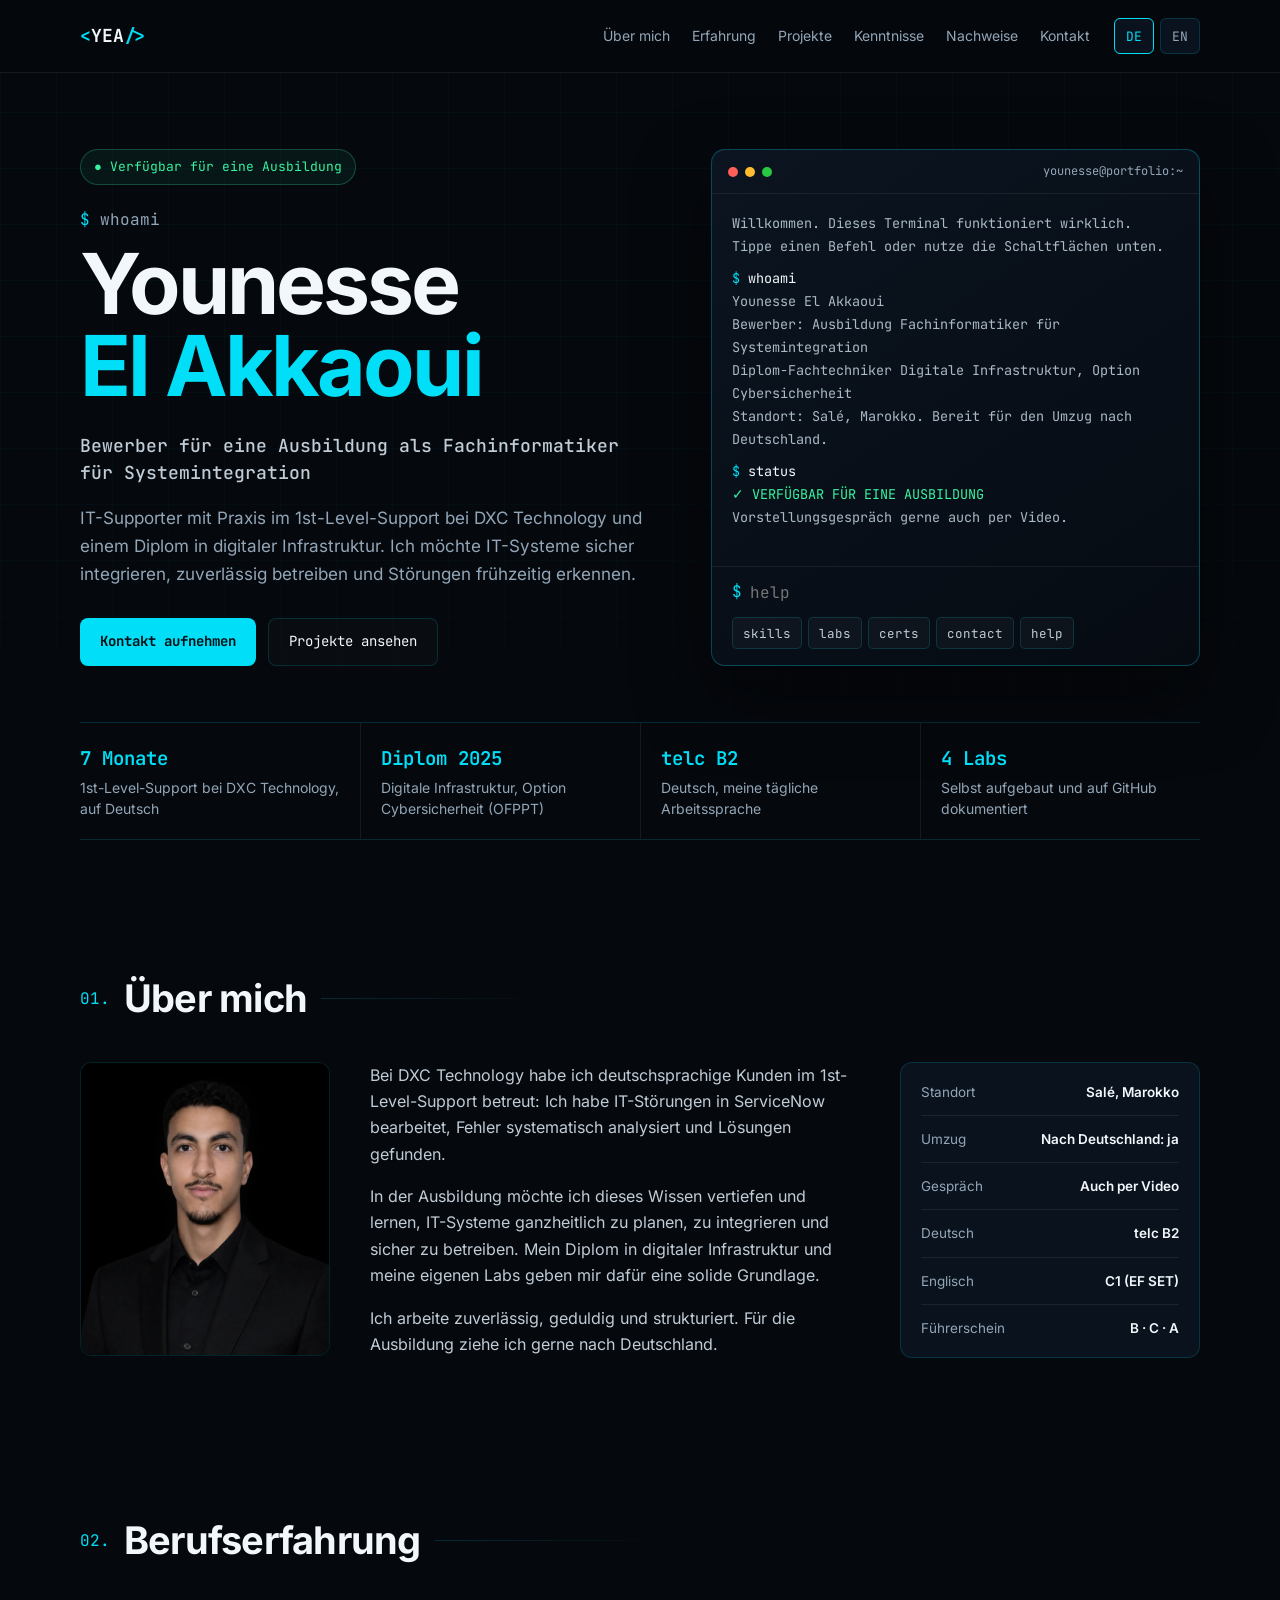
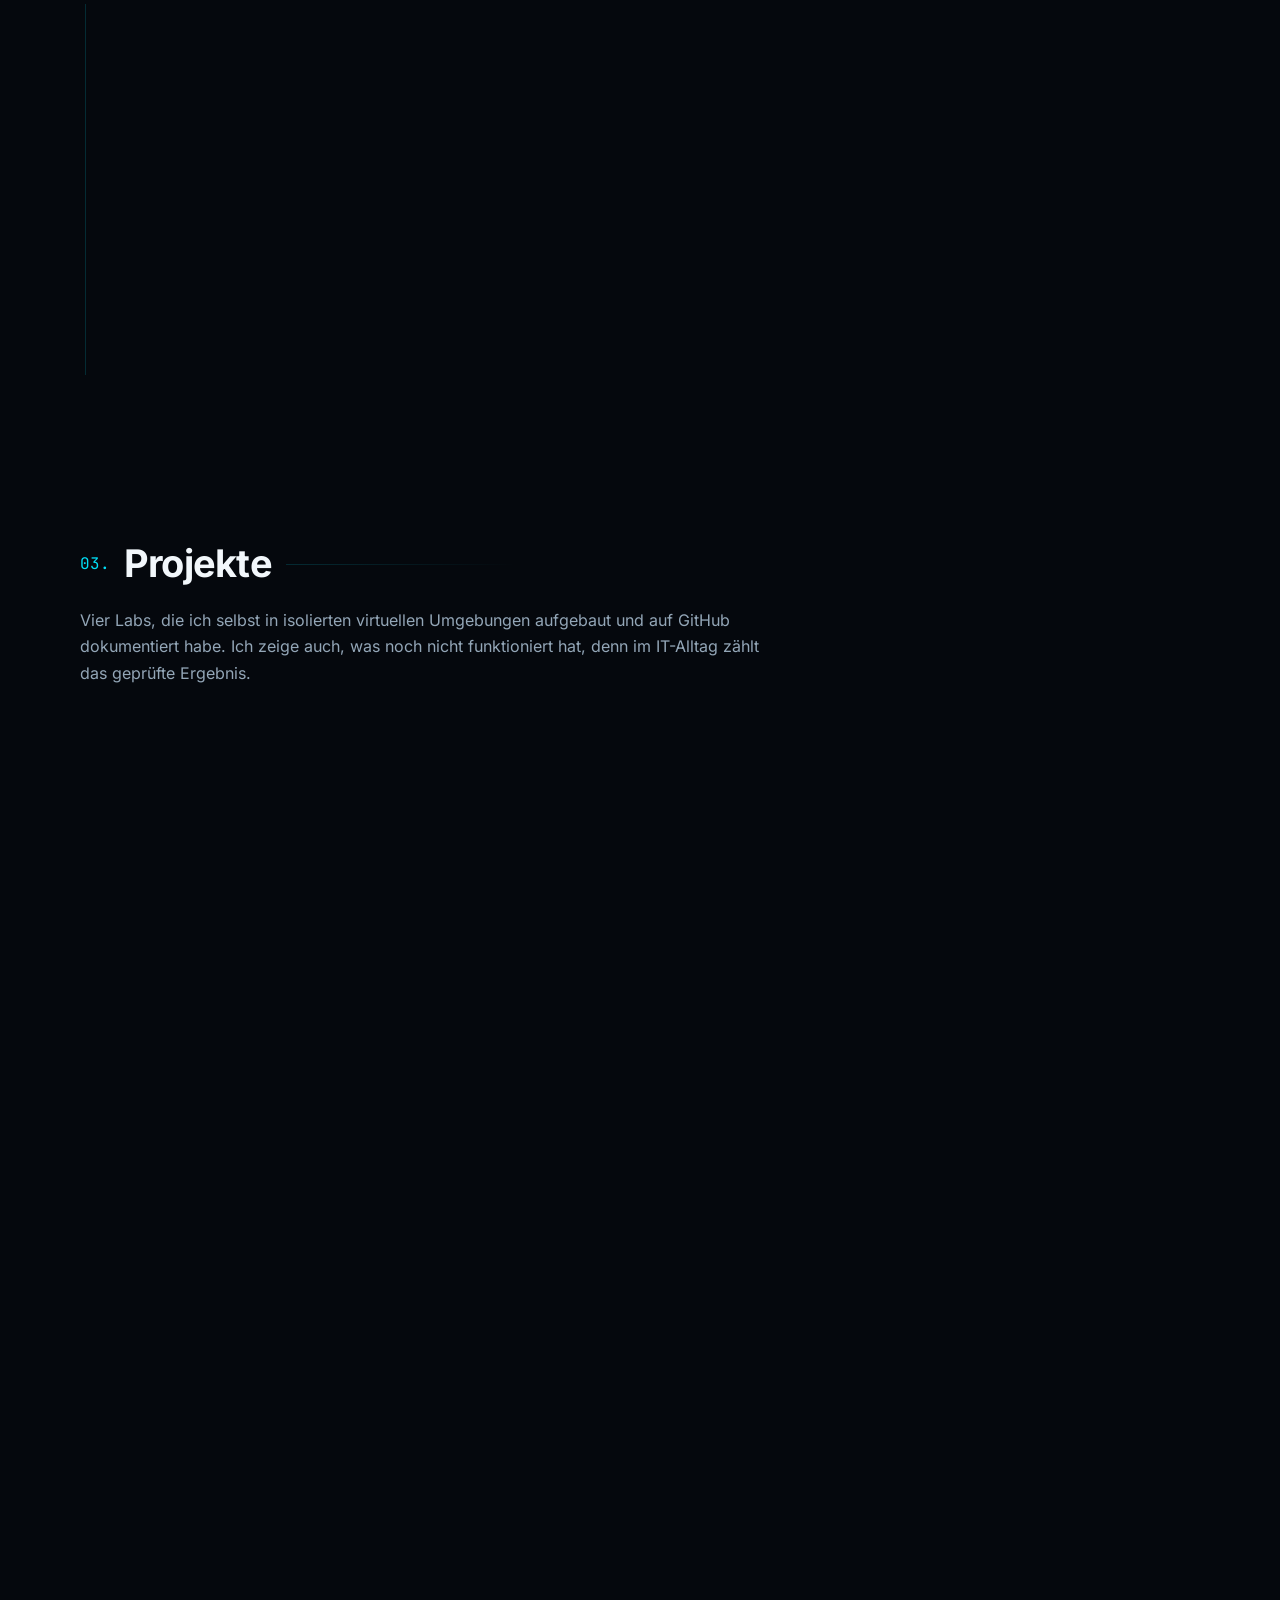
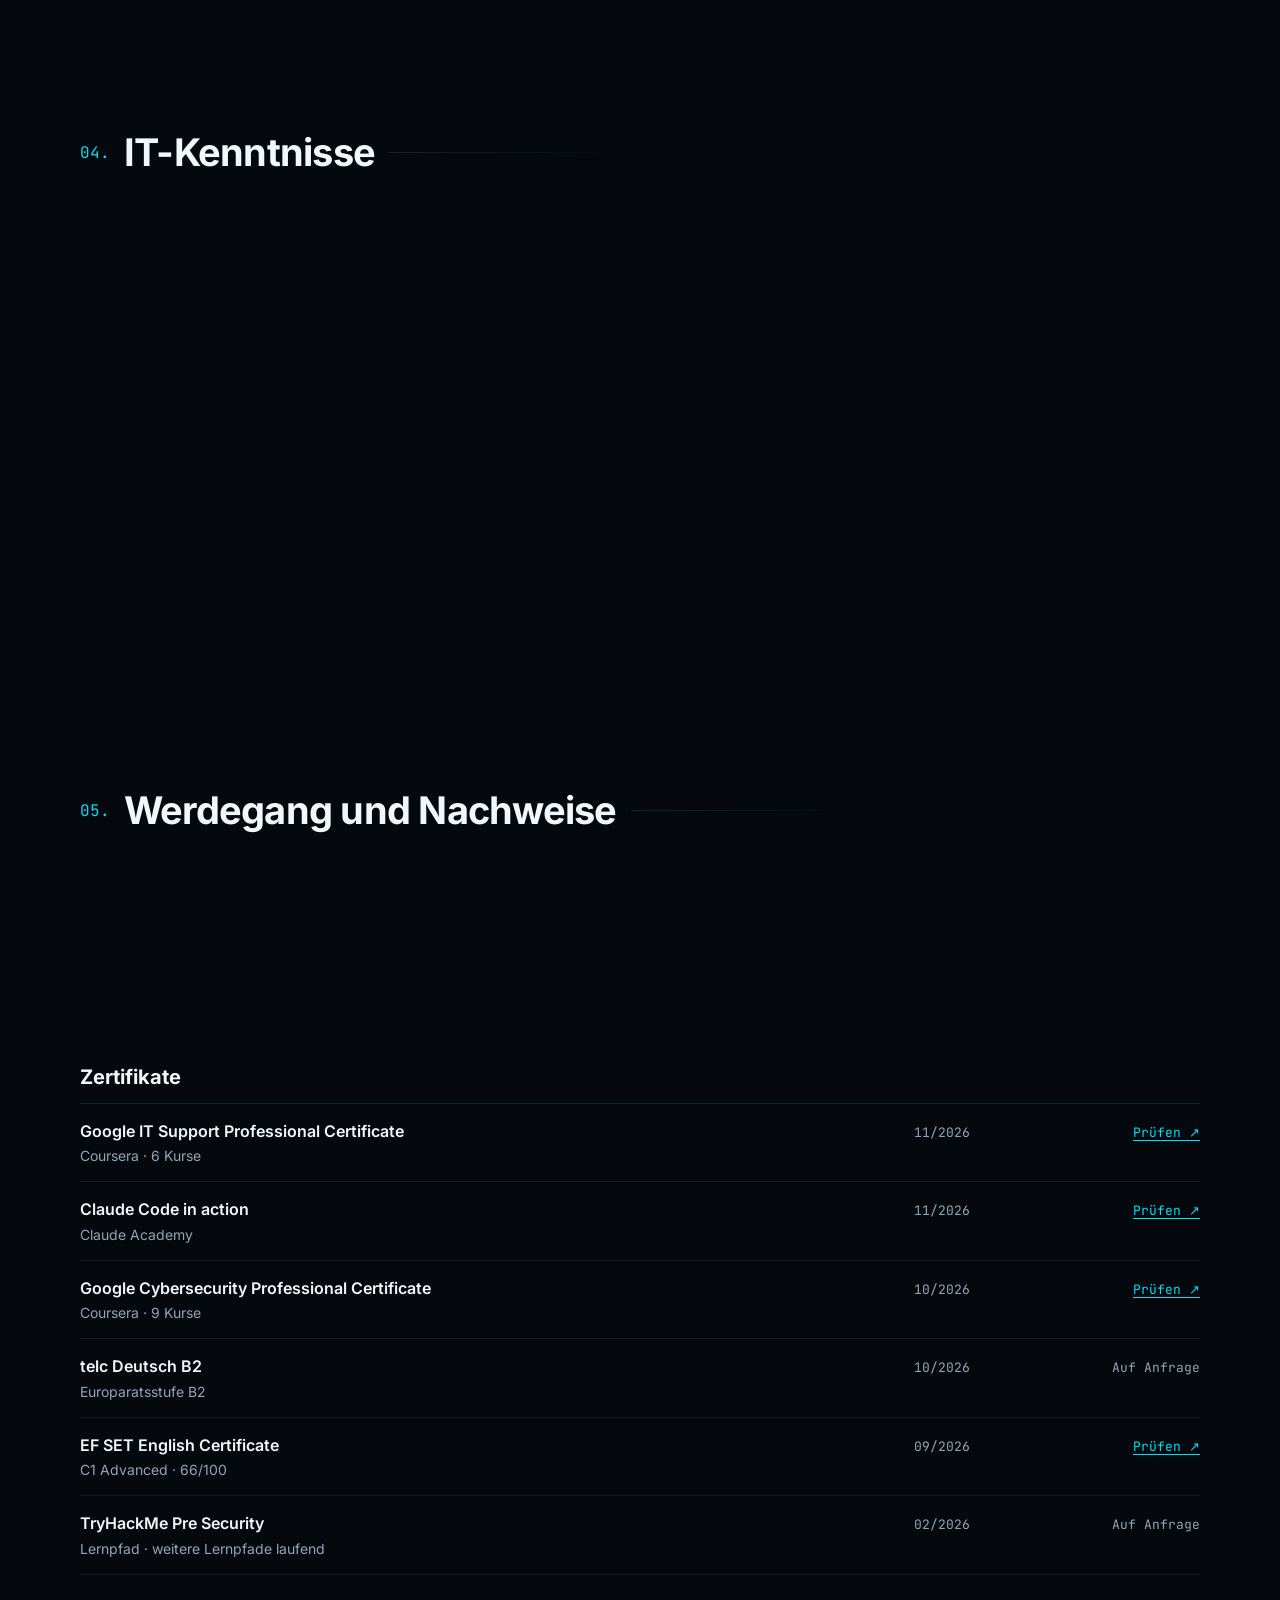
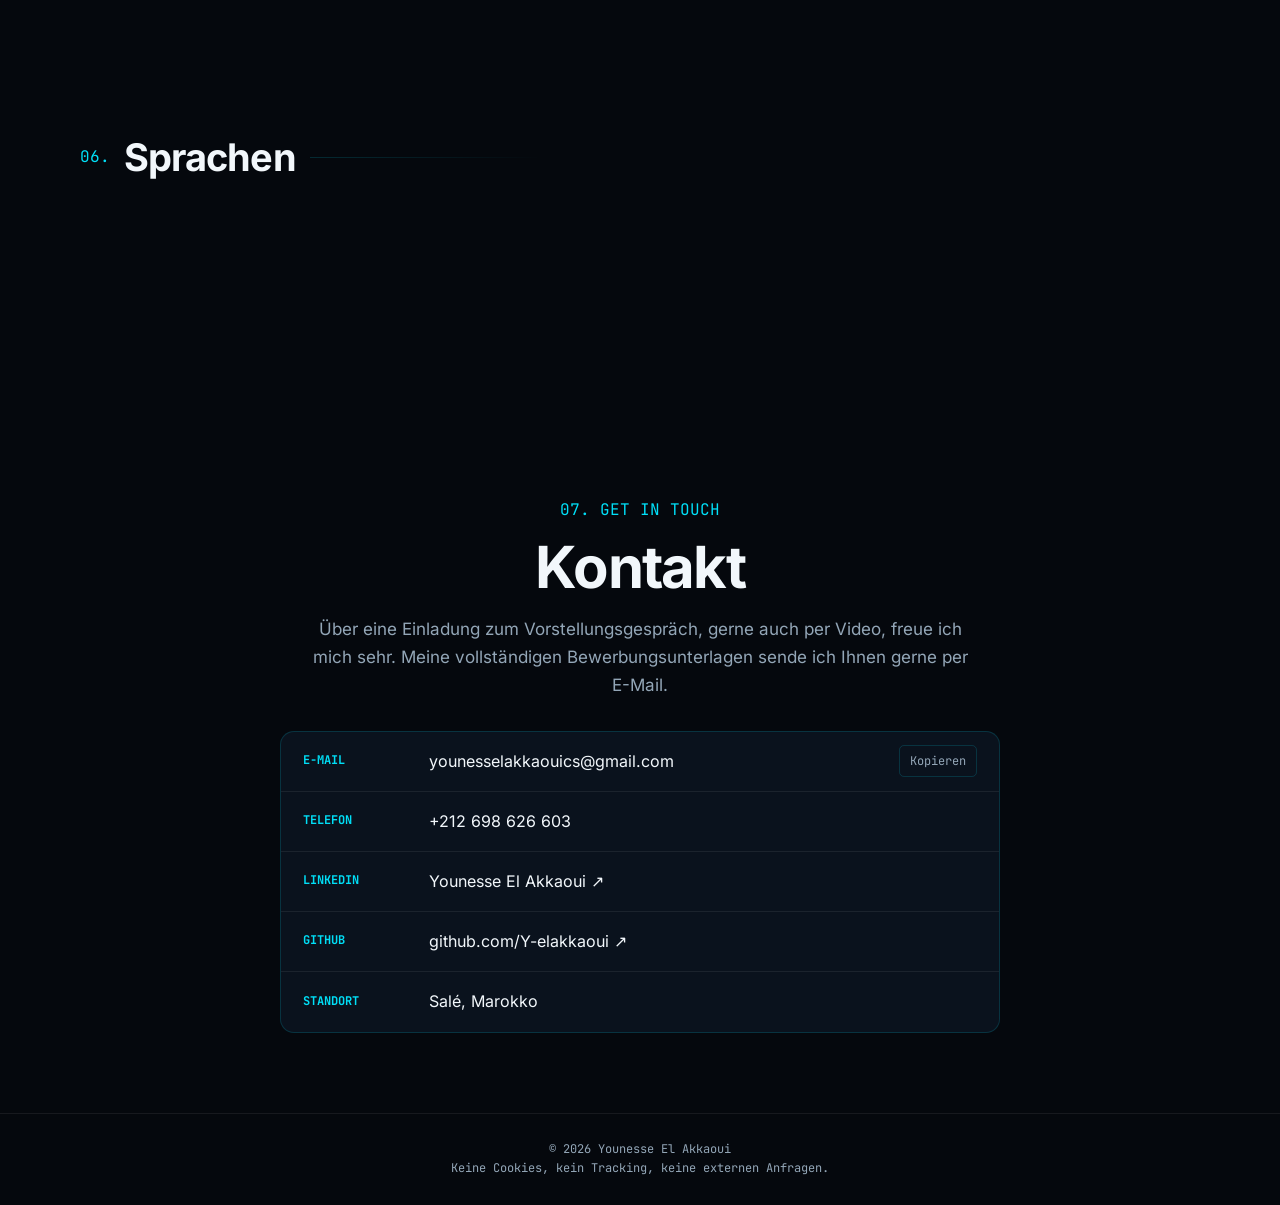
==== commit c54ac87f: "Add Google IT Support Professional Certificate (11/2026) Co-Authored-By: Claude Opus 5.5 <noreply@an" ====
--- a/index.html
+++ b/index.html
@@ -404,6 +404,14 @@
     <div class="certs">
         <div class="cert">
             <div>
+                <strong>Google IT Support Professional Certificate</strong>
+                <p data-en="Coursera · 6 courses">Coursera · 6 Kurse</p>
+            </div>
+            <div class="when">11/2026</div>
+            <div class="proof"><a href="https://www.coursera.org/account/accomplishments/specialization/ZPKE63E71WF7" target="_blank" rel="noopener noreferrer" data-en="Verify ↗">Prüfen ↗</a></div>
+        </div>
+        <div class="cert">
+            <div>
                 <strong>Claude Code in action</strong>
                 <p>Claude Academy</p>
             </div>
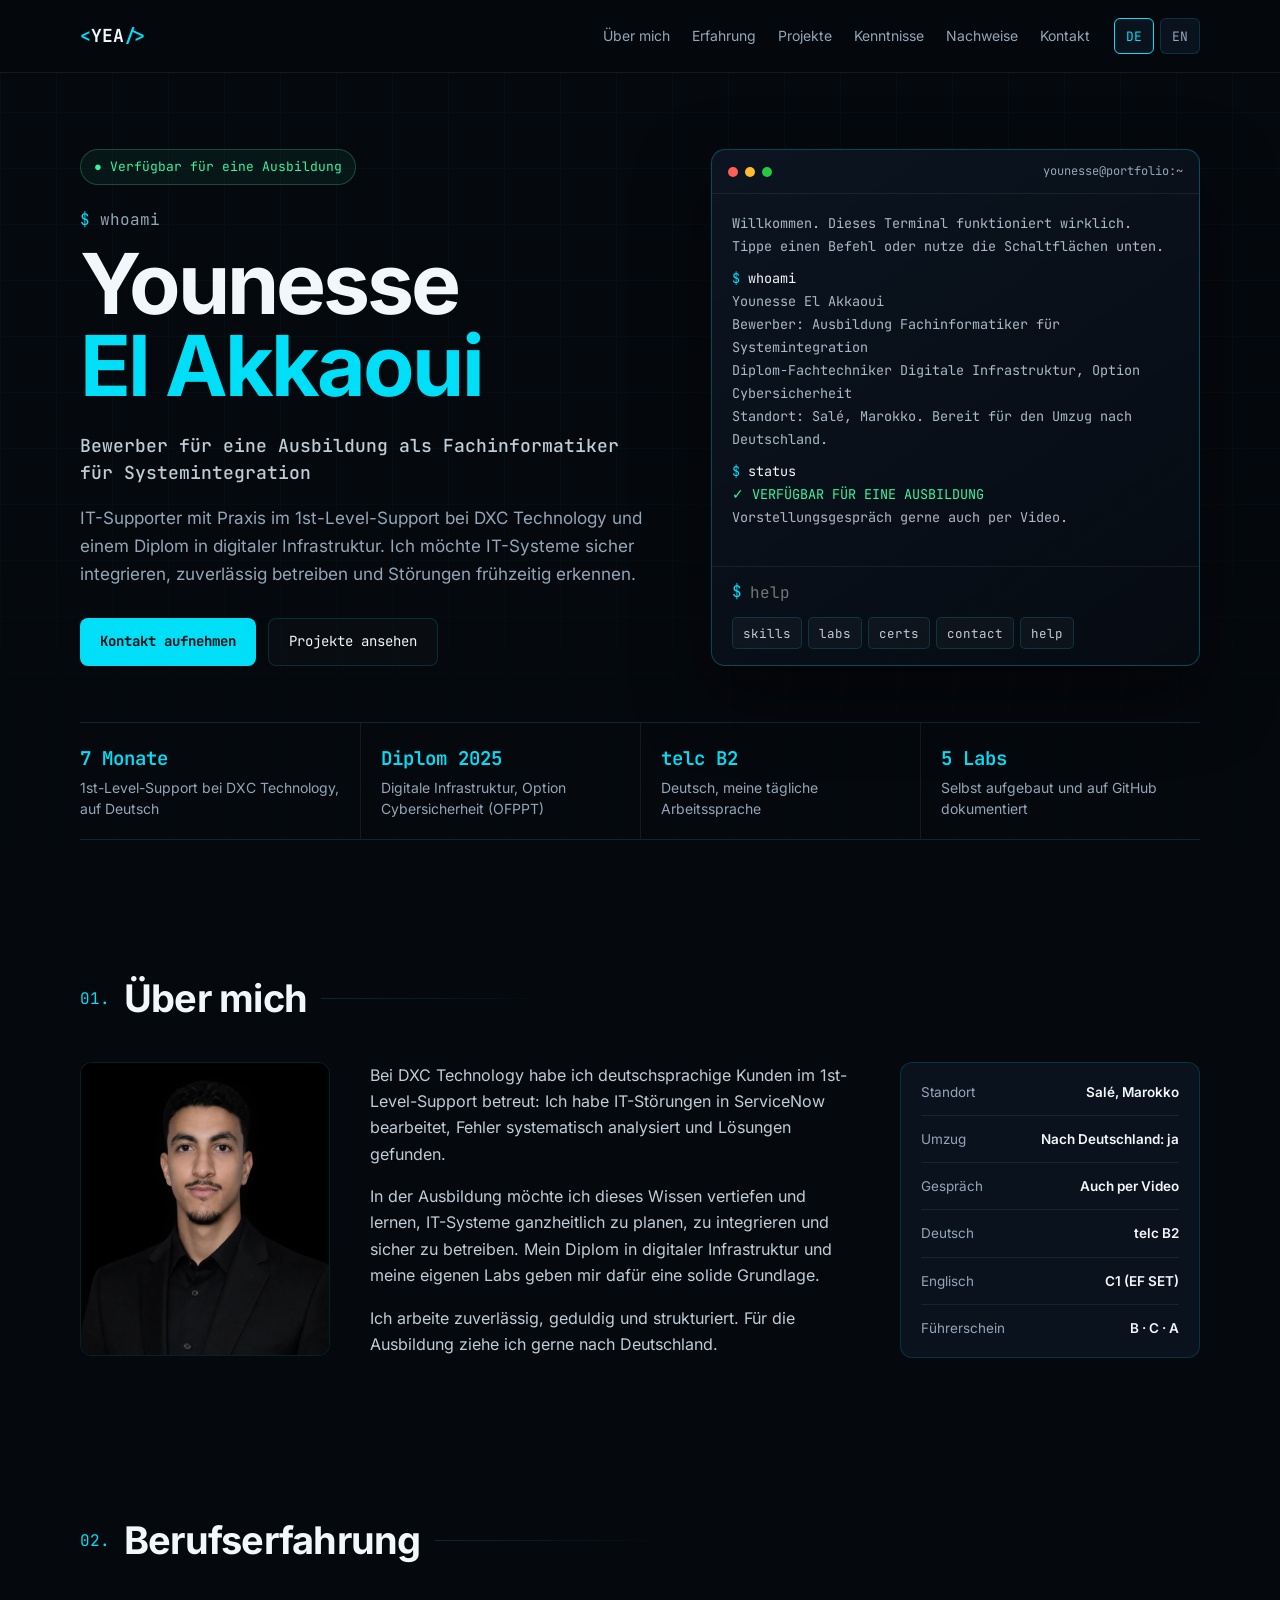
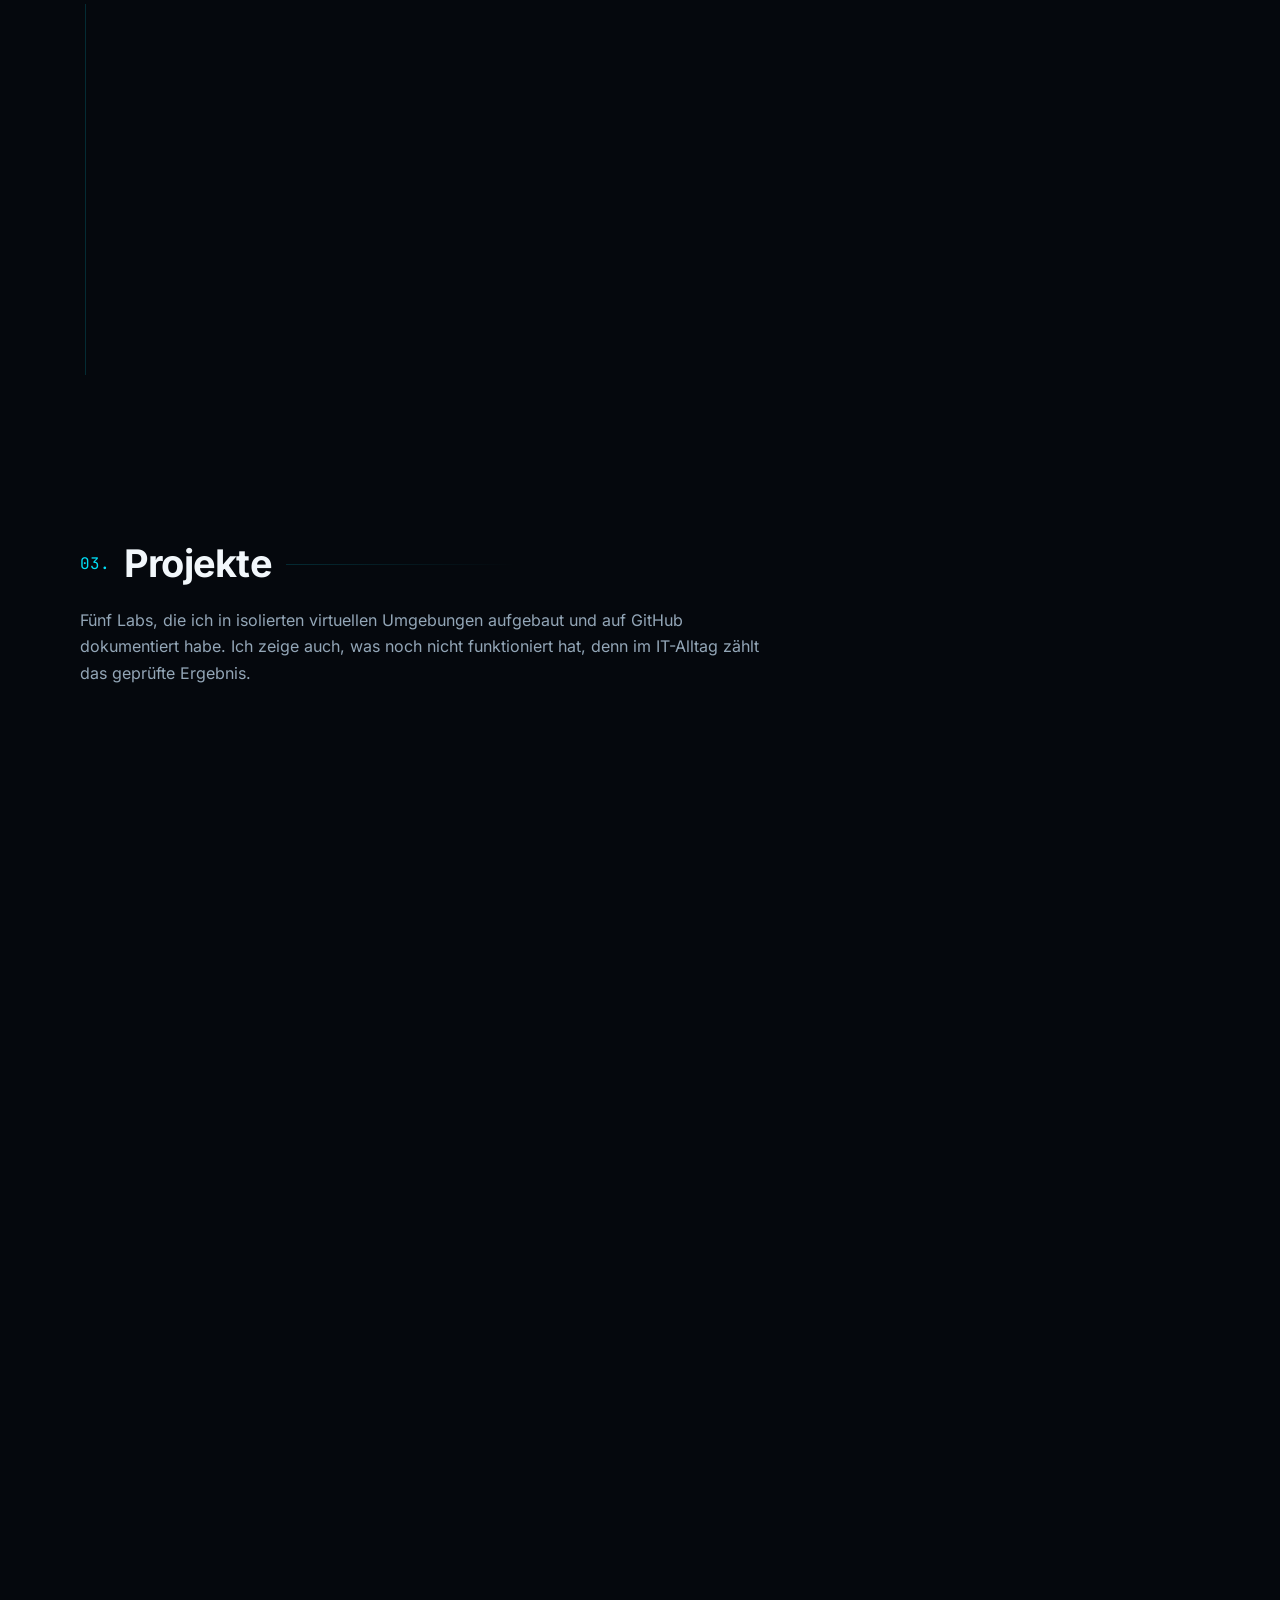
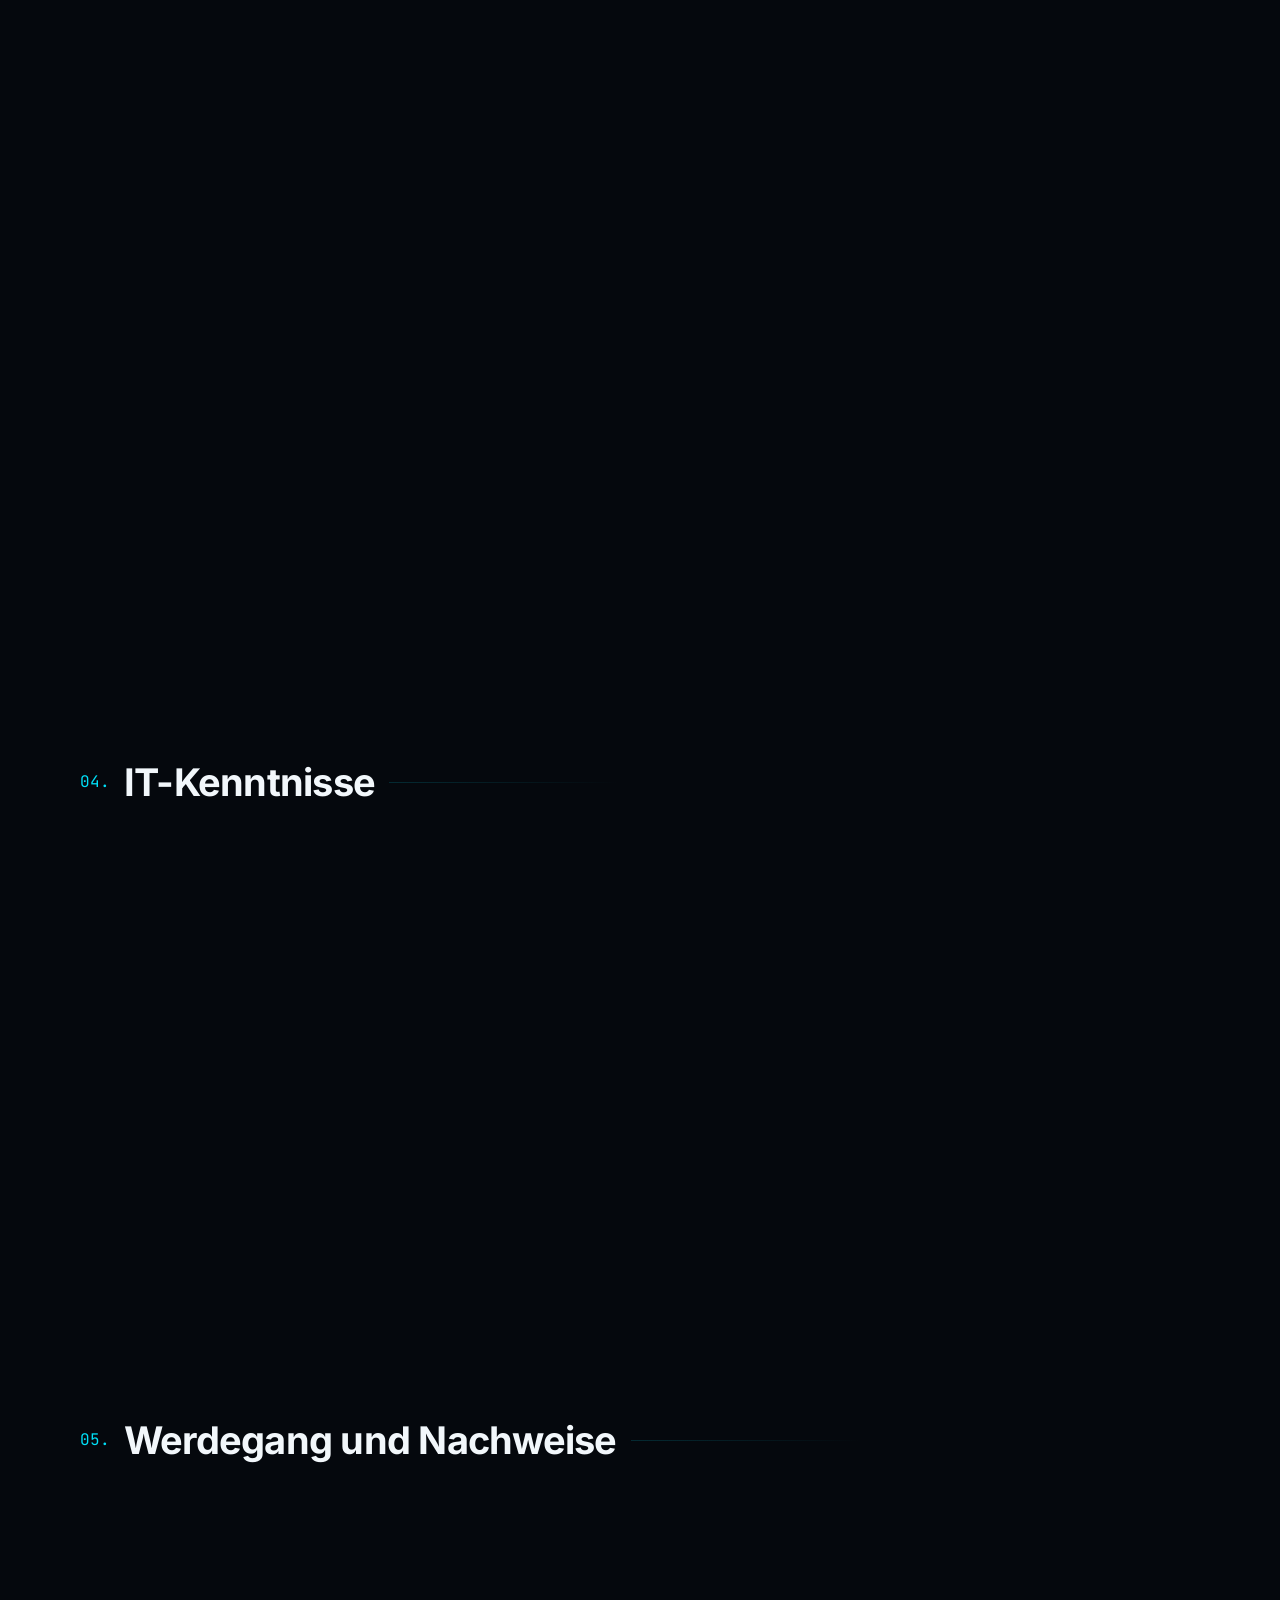
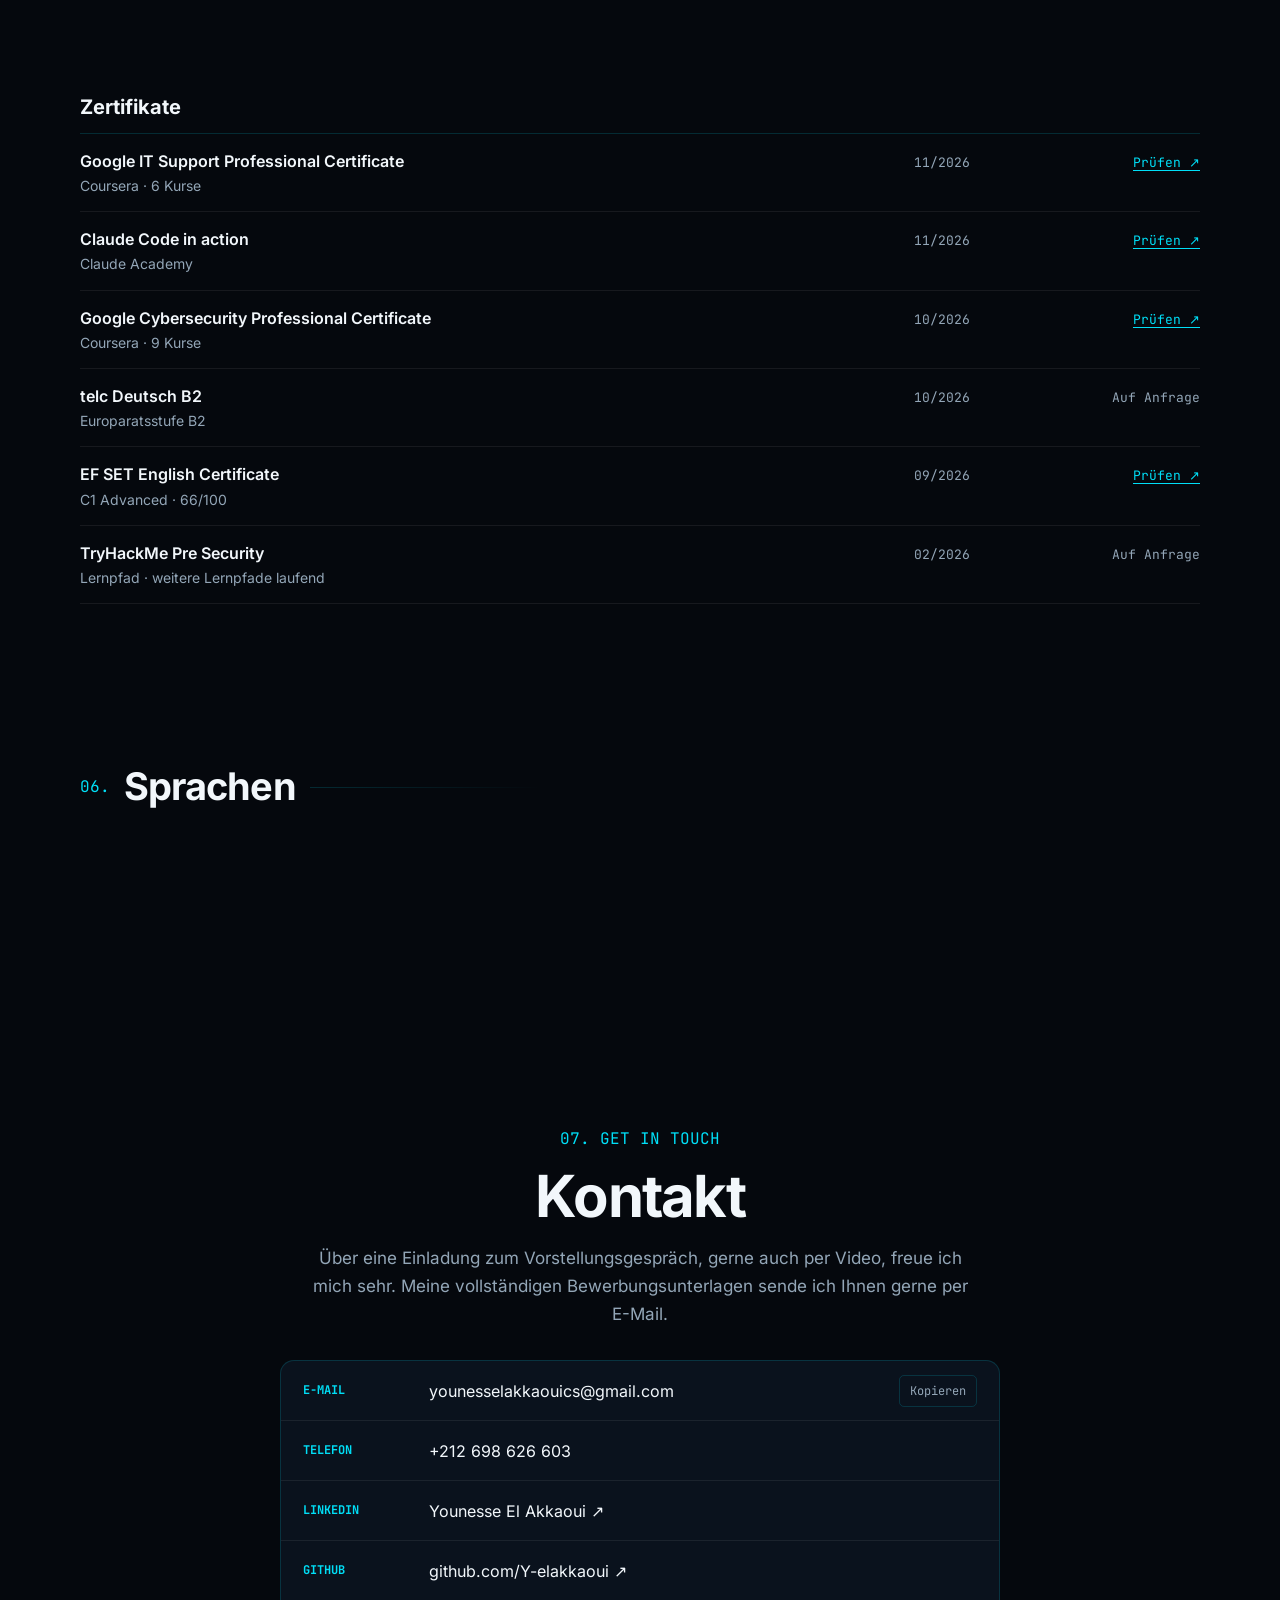
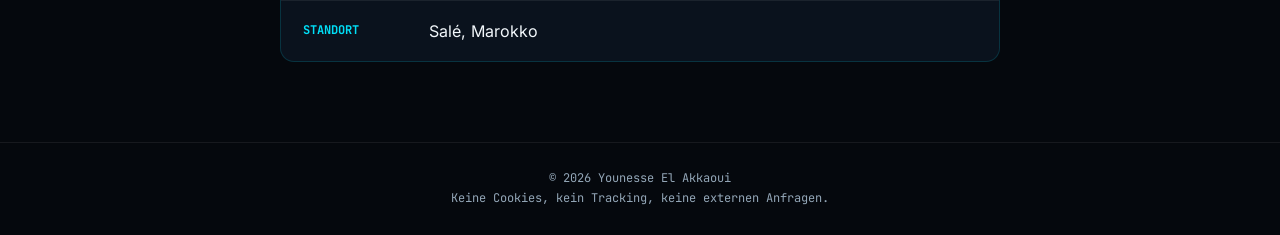
==== commit dd566739: "Add Active Directory lab as Lab 05 Co-Authored-By: Claude Opus 5.5 <noreply@anthropic.com>" ====
--- a/index.html
+++ b/index.html
@@ -123,7 +123,7 @@
             <dd data-en="German, my daily working language">Deutsch, meine tägliche Arbeitssprache</dd>
         </div>
         <div>
-            <dt>4 Labs</dt>
+            <dt>5 Labs</dt>
             <dd data-en="Self-built and documented on GitHub">Selbst aufgebaut und auf GitHub dokumentiert</dd>
         </div>
     </dl>
@@ -208,7 +208,7 @@
         <span>03.</span>
         <h2 data-en="Projects">Projekte</h2>
     </div>
-    <p class="section-intro" data-en="Four labs I built myself in isolated virtual environments and documented on GitHub. I also show what did not work yet, because in day-to-day IT what counts is checking the result.">Vier Labs, die ich selbst in isolierten virtuellen Umgebungen aufgebaut und auf GitHub dokumentiert habe. Ich zeige auch, was noch nicht funktioniert hat, denn im IT-Alltag zählt das geprüfte Ergebnis.</p>
+    <p class="section-intro" data-en="Five labs I built in isolated virtual environments and documented on GitHub. I also show what did not work yet, because in day-to-day IT what counts is checking the result.">Fünf Labs, die ich in isolierten virtuellen Umgebungen aufgebaut und auf GitHub dokumentiert habe. Ich zeige auch, was noch nicht funktioniert hat, denn im IT-Alltag zählt das geprüfte Ergebnis.</p>
 
     <div class="projects">
 
@@ -326,6 +326,34 @@
                 <a class="text-link" href="https://github.com/Y-elakkaoui/home-soc-lab" target="_blank" rel="noopener noreferrer" data-en="Documentation on GitHub ↗">Dokumentation auf GitHub ↗</a>
             </div>
         </article>
+        <article class="project" data-reveal>
+            <div class="project-media">
+                <img src="assets/img/lab-active-directory.svg" width="1100" height="420" loading="lazy" alt="Schema: DC01 mit Windows Server 2025 und CL01 mit Windows 11 im Netz 10.0.10.0/24 der Domaene firma.internal" data-en-alt="Diagram: DC01 running Windows Server 2025 and CL01 running Windows 11 in the 10.0.10.0/24 network of the domain firma.internal">
+            </div>
+            <div class="project-body">
+                <div class="project-label">LAB 05 · WINDOWS SERVER</div>
+                <h3 data-en="Windows company network with Active Directory">Windows-Firmennetz mit Active Directory</h3>
+                <p data-en="Windows Server 2025 as domain controller and a Windows 11 client in VMware, for a fictional company with three departments.">Windows Server 2025 als Domänencontroller und ein Windows-11-Client in VMware, für eine fiktive Firma mit drei Abteilungen.</p>
+                <dl class="project-points">
+                    <div>
+                        <dt data-en="Built">Umgesetzt</dt>
+                        <dd data-en="Active Directory with OUs and AGDLP groups, DNS, DHCP, department shares with NTFS permissions, five group policies, a password policy, Windows Server Backup and a PowerShell script for new employees. Built automatically with AI assistance (Claude).">Active Directory mit OUs und Gruppen nach AGDLP, DNS, DHCP, Abteilungsfreigaben mit NTFS-Rechten, fünf Gruppenrichtlinien, Kennwortrichtlinie, Windows Server-Sicherung und ein PowerShell-Skript für neue Mitarbeiter. Automatisiert aufgebaut mit KI-Unterstützung (Claude).</dd>
+                    </div>
+                    <div class="result">
+                        <dt data-en="Verified">Geprüft</dt>
+                        <dd data-en="40 automated tests passed: access rights per department, applied group policies, restoring a deleted file, and a locked account that the help desk unlocks.">40 automatisierte Tests bestanden: Zugriffsrechte je Abteilung, angewendete Gruppenrichtlinien, Wiederherstellung einer gelöschten Datei und ein gesperrtes Konto, das der Helpdesk entsperrt.</dd>
+                    </div>
+                    <div class="open">
+                        <dt data-en="Open">Offen</dt>
+                        <dd data-en="There is only one domain controller, and the backup is stored on the same server. Next step: a second DC and a backup on another device.">Es gibt nur einen Domänencontroller, und die Sicherung liegt auf demselben Server. Nächster Schritt: zweiter DC und Sicherung auf ein anderes Gerät.</dd>
+                    </div>
+                </dl>
+                <ul class="tags">
+                    <li>Windows Server</li><li>Active Directory</li><li>GPO</li><li>PowerShell</li><li>DHCP</li>
+                </ul>
+                <a class="text-link" href="https://github.com/Y-elakkaoui/windows-server-ad-lab" target="_blank" rel="noopener noreferrer" data-en="Documentation on GitHub ↗">Dokumentation auf GitHub ↗</a>
+            </div>
+        </article>
 
     </div>
 </div>
@@ -343,7 +371,7 @@
         <div class="skill" data-reveal>
             <h3 data-en="Operating systems">Betriebssysteme</h3>
             <p>Windows 10/11, Windows Server, Linux (Ubuntu, Debian, Kali)</p>
-            <small data-en="Applied in: diploma, labs 02 to 04">Angewendet in: Diplom, Labs 02 bis 04</small>
+            <small data-en="Applied in: diploma, labs 02 to 05">Angewendet in: Diplom, Labs 02 bis 05</small>
         </div>
         <div class="skill" data-reveal>
             <h3 data-en="Networking">Netzwerke</h3>
@@ -363,7 +391,7 @@
         <div class="skill" data-reveal>
             <h3 data-en="Virtualisation">Virtualisierung</h3>
             <p>VMware Workstation, VirtualBox, GNS3, Docker</p>
-            <small data-en="Applied in: diploma, all four labs">Angewendet in: Diplom, allen vier Labs</small>
+            <small data-en="Applied in: diploma, all five labs">Angewendet in: Diplom, allen fünf Labs</small>
         </div>
         <div class="skill" data-reveal>
             <h3 data-en="Automation and AI">Automatisierung und KI</h3>
@@ -408,7 +436,7 @@
                 <p data-en="Coursera · 6 courses">Coursera · 6 Kurse</p>
             </div>
             <div class="when">11/2026</div>
-            <div class="proof"><a href="https://www.coursera.org/account/accomplishments/specialization/ZPKE63E71WF7" target="_blank" rel="noopener noreferrer" data-en="Verify ↗">Prüfen ↗</a></div>
+            <div class="proof"><a href="https://coursera.org/verify/professional-cert/ZPKE63E71WF7" target="_blank" rel="noopener noreferrer" data-en="Verify ↗">Prüfen ↗</a></div>
         </div>
         <div class="cert">
             <div>
